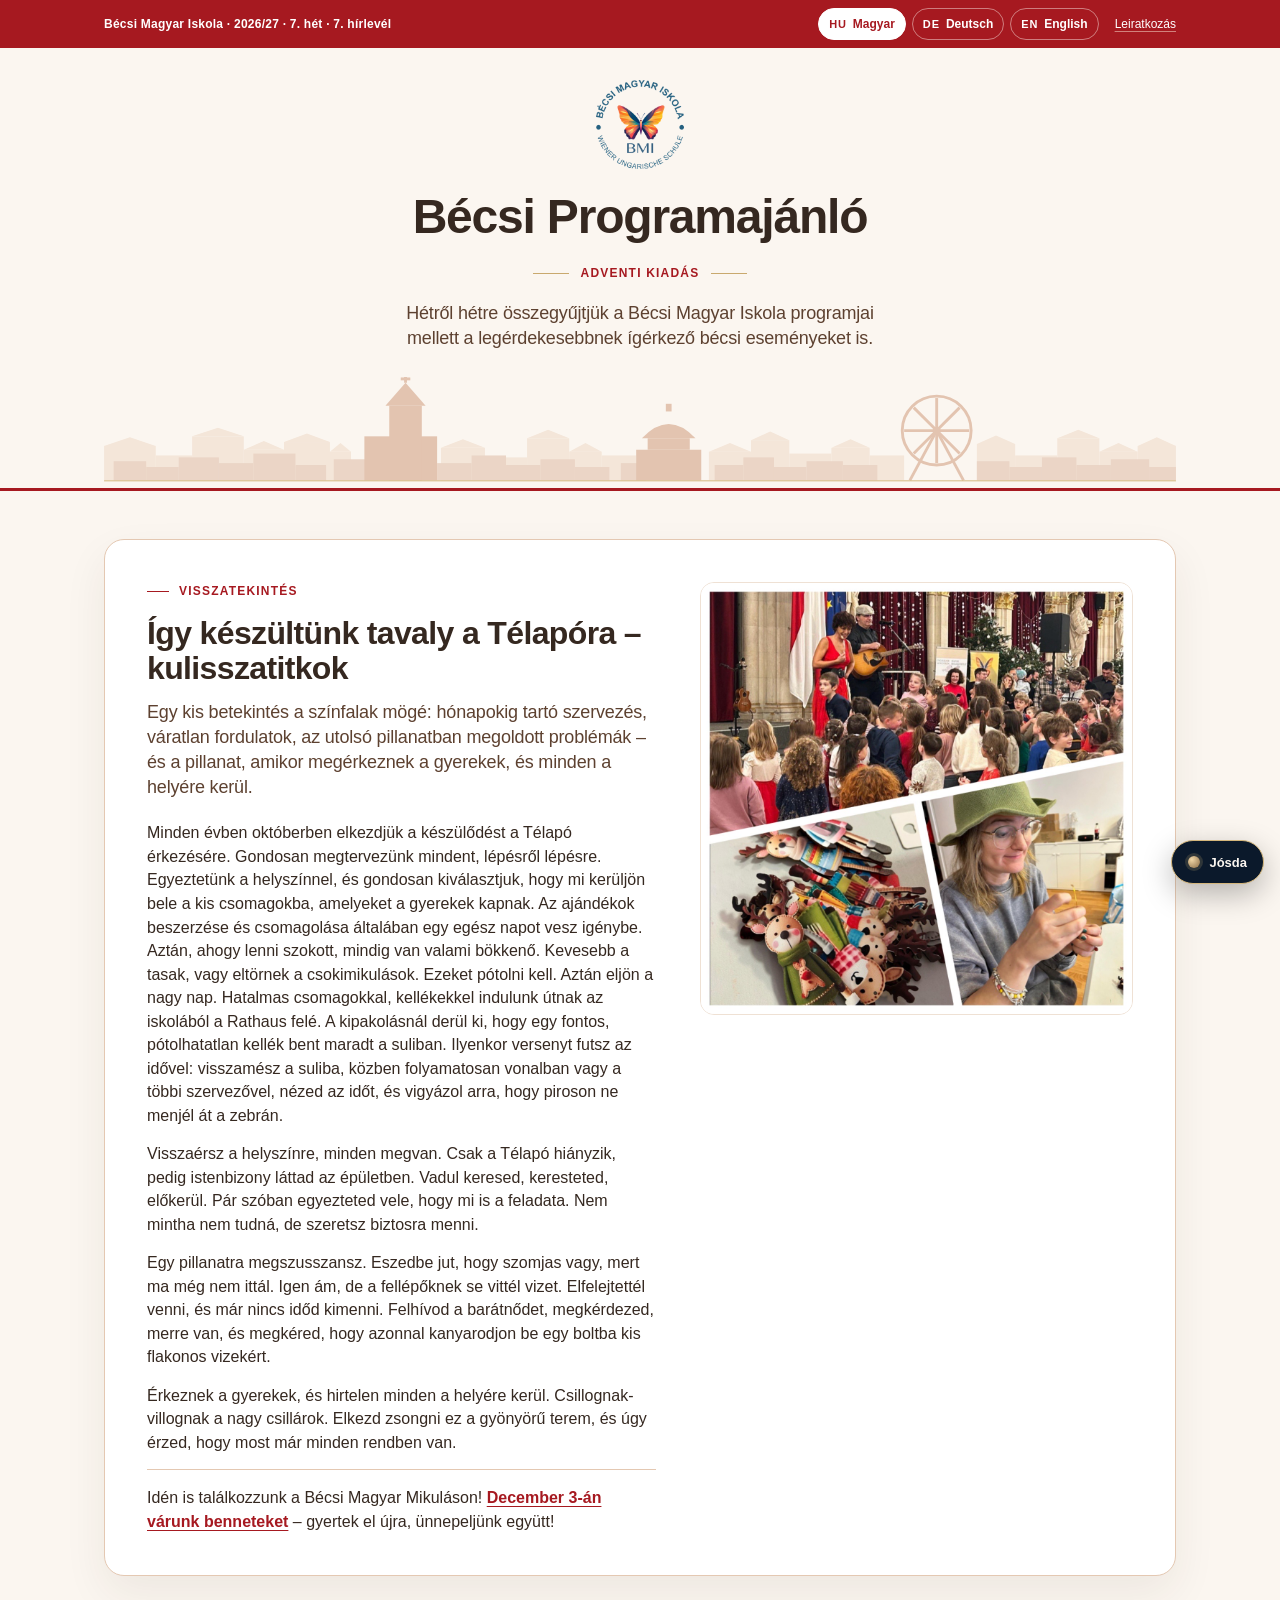
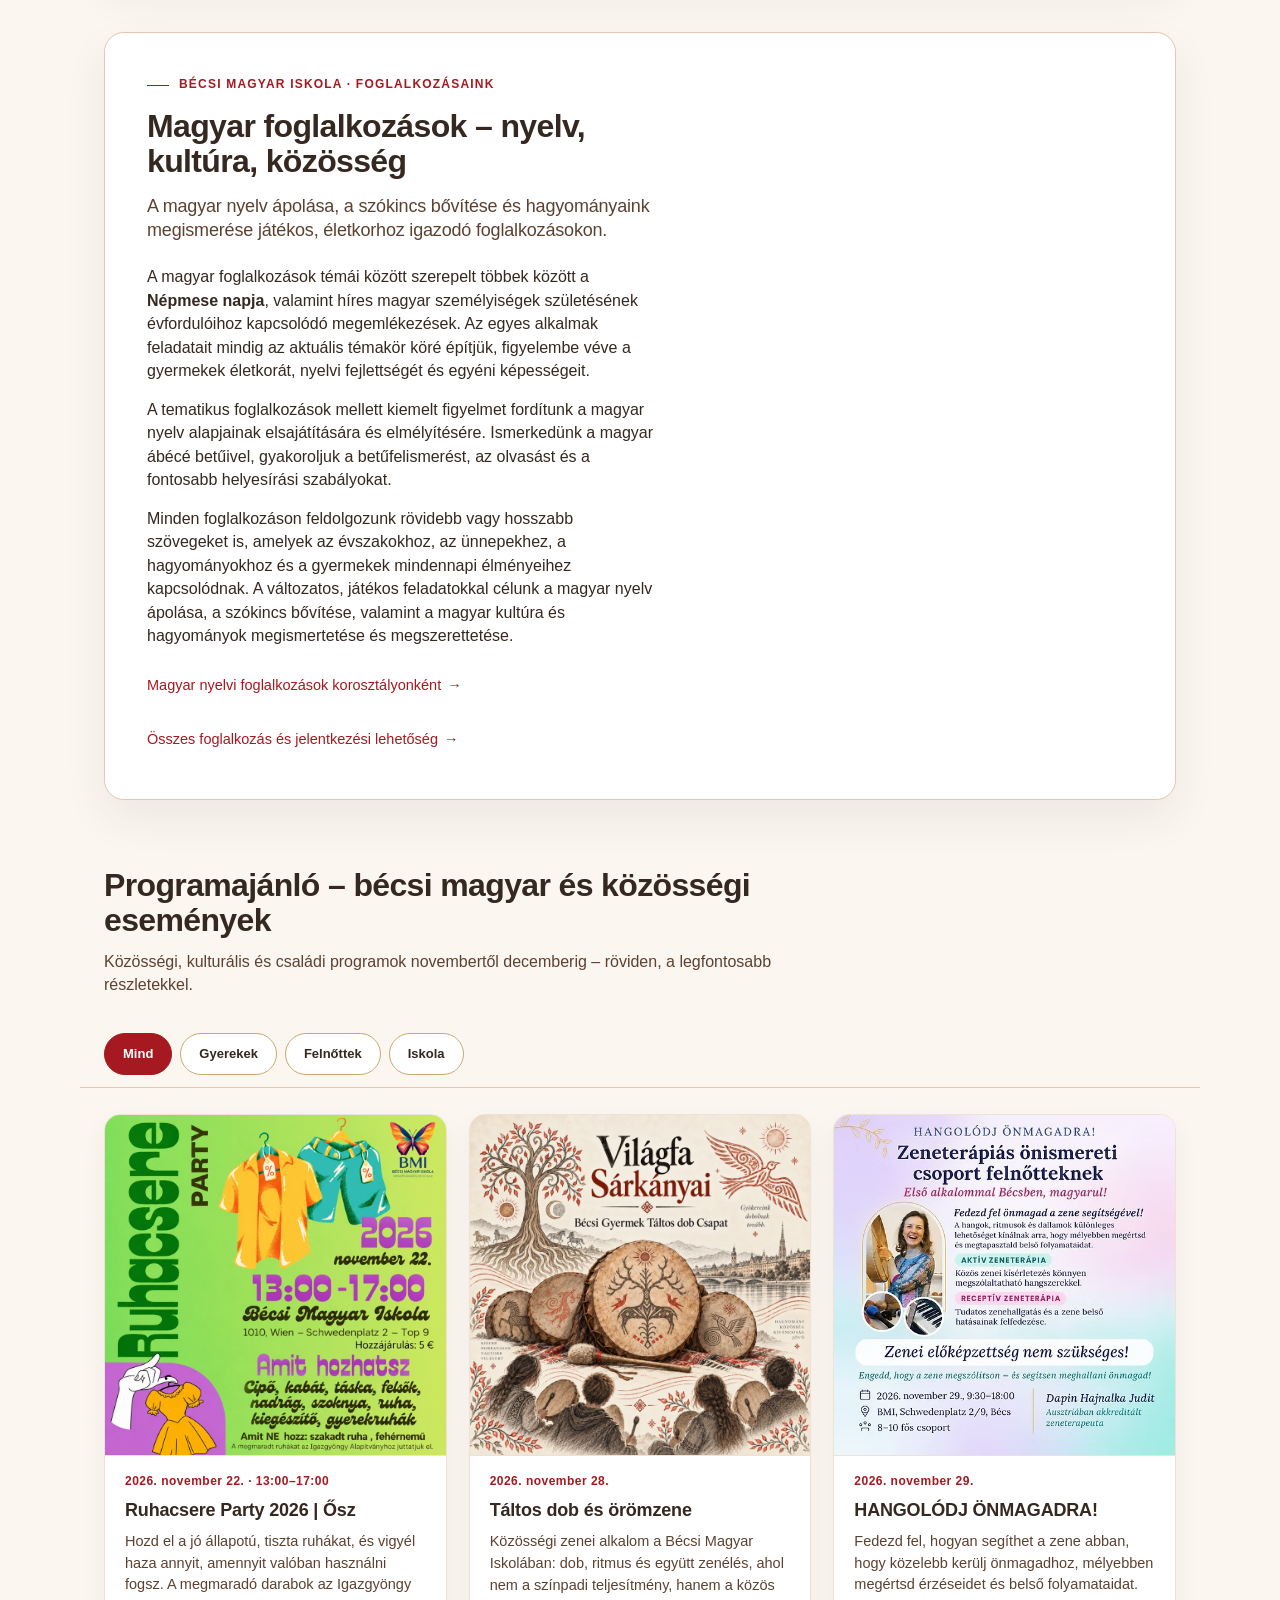
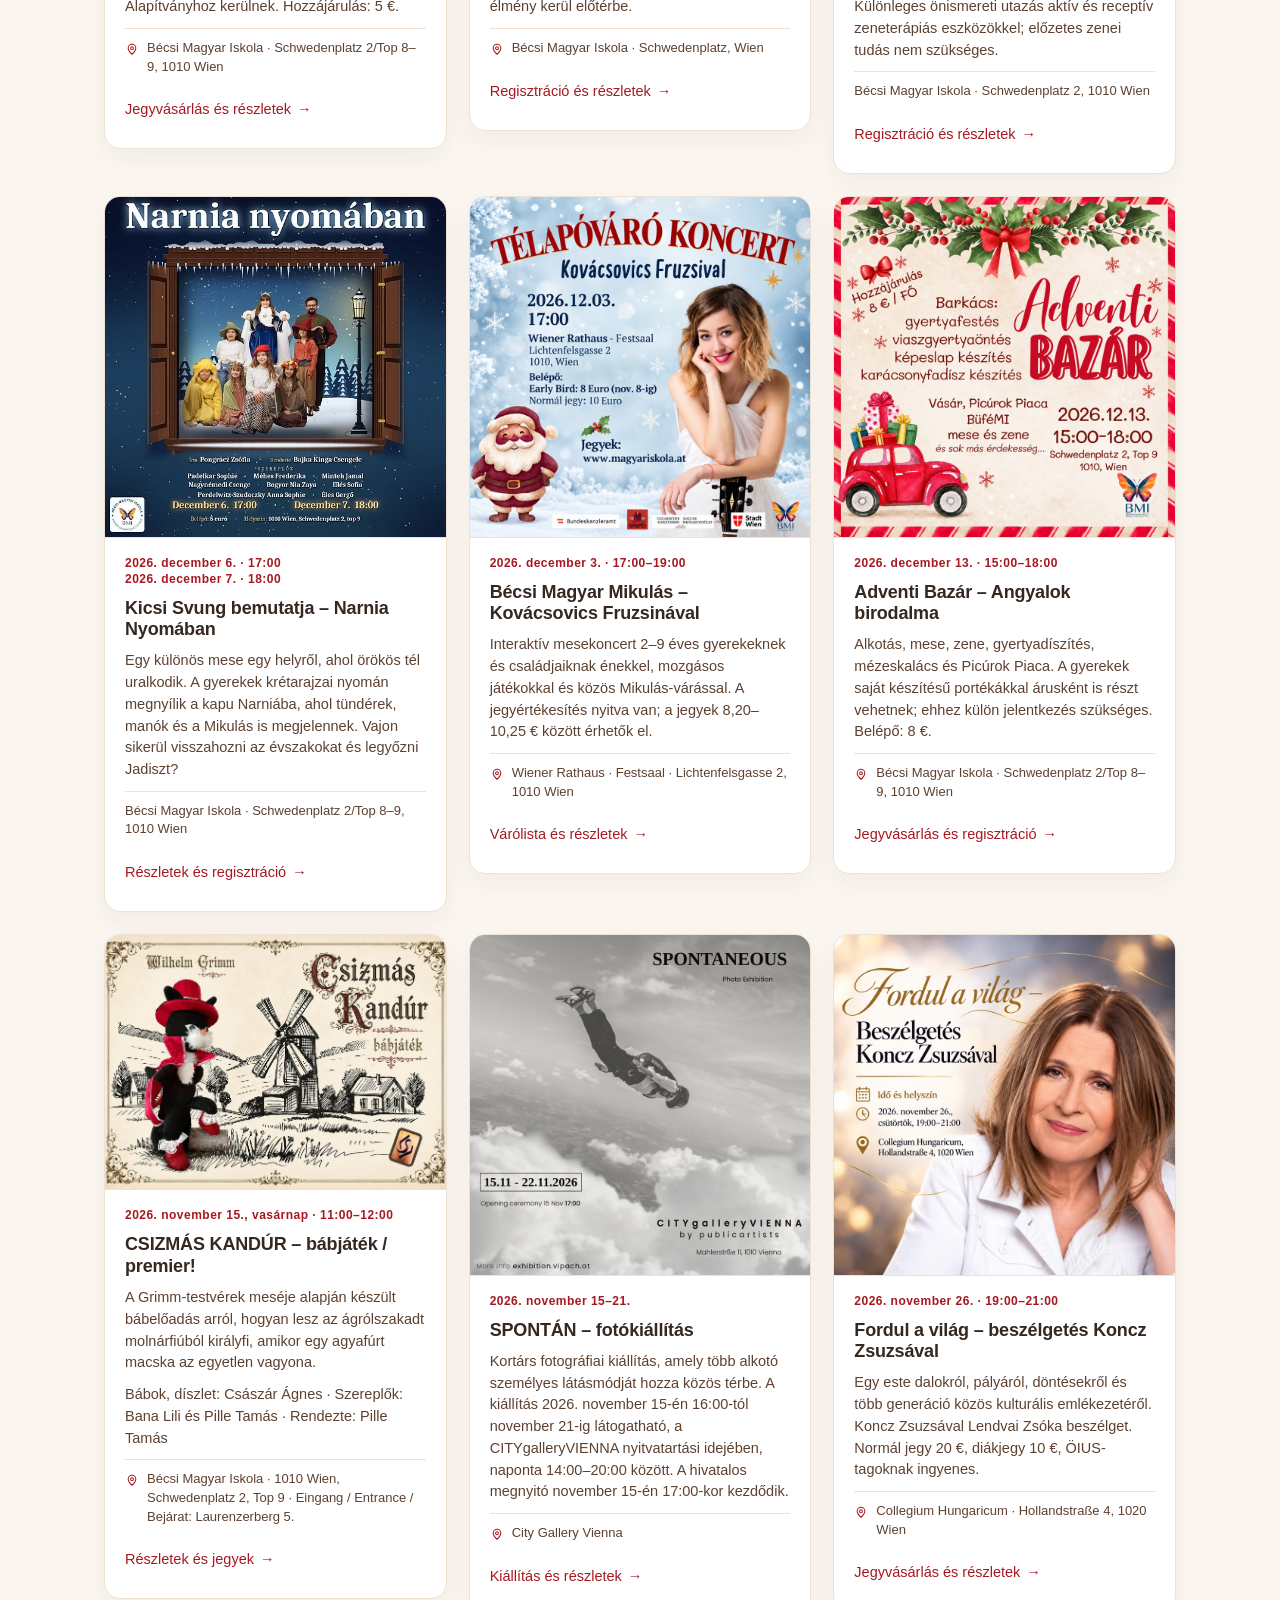
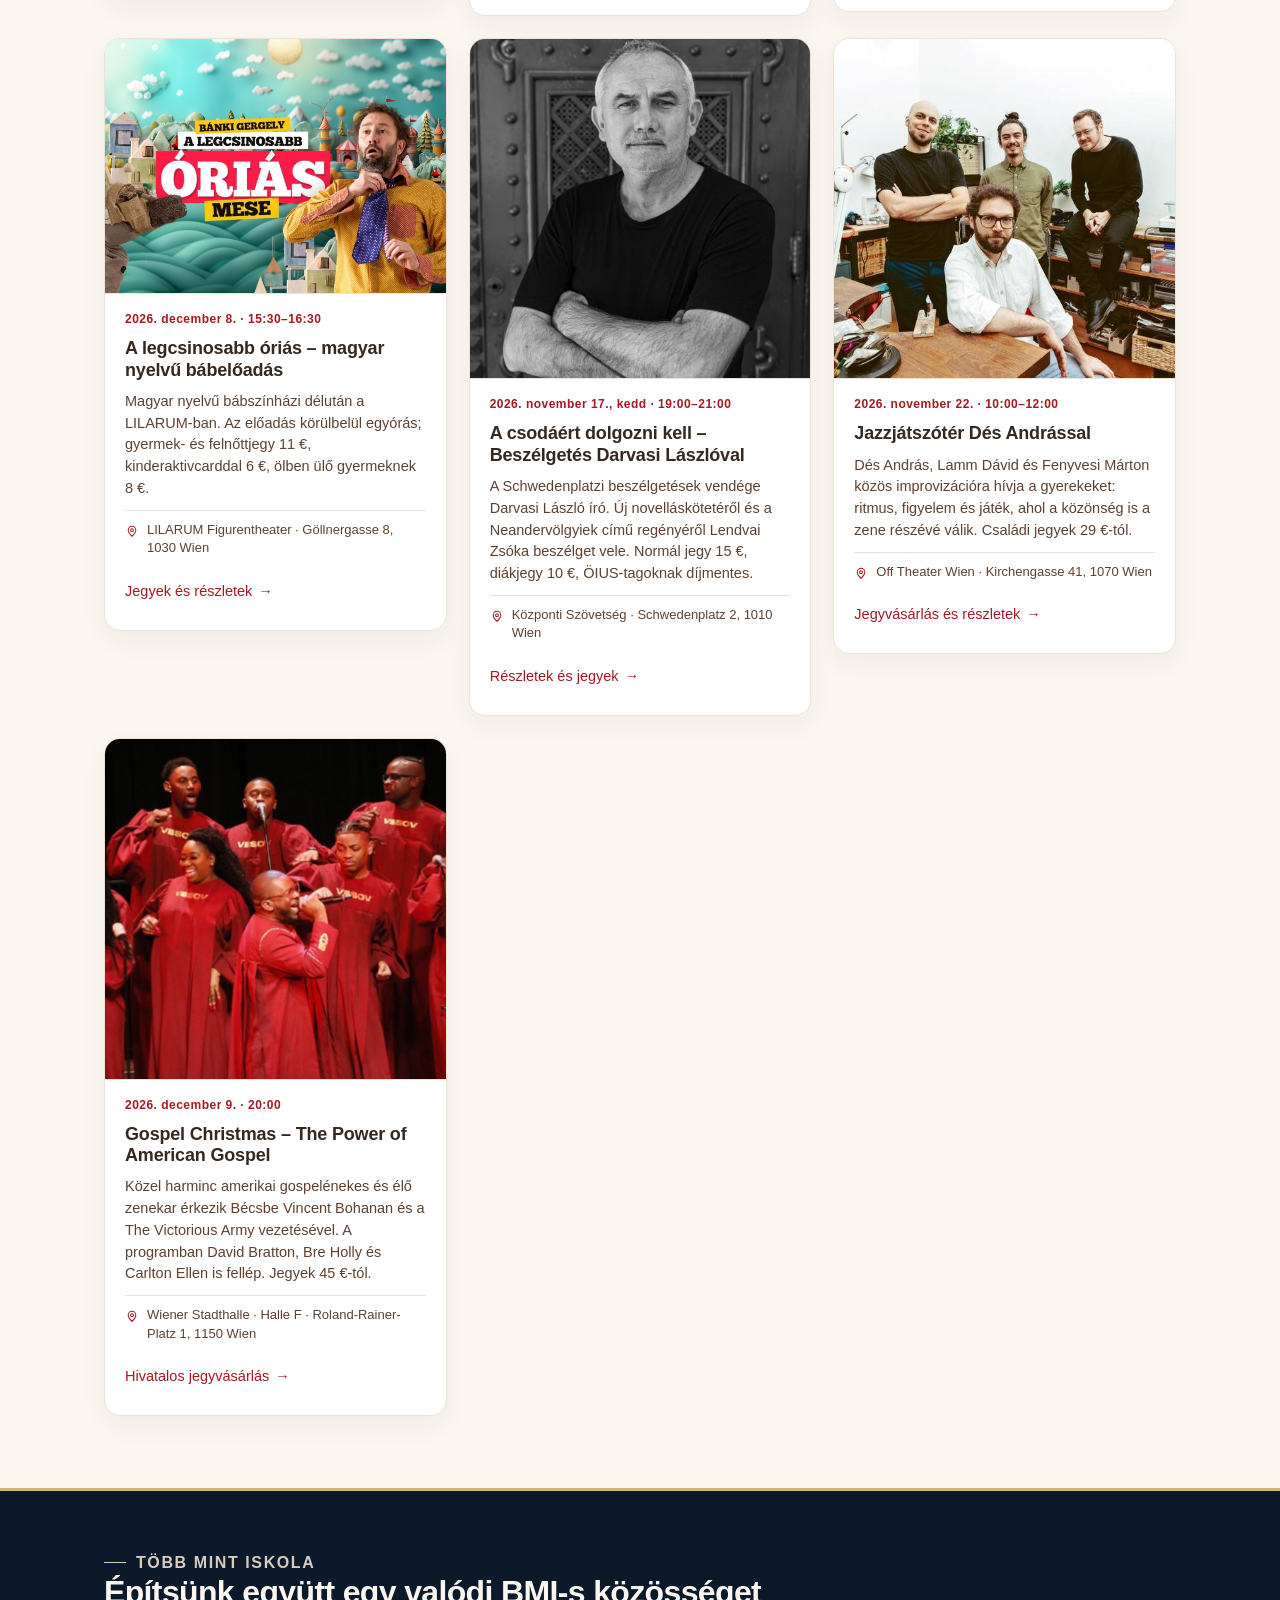
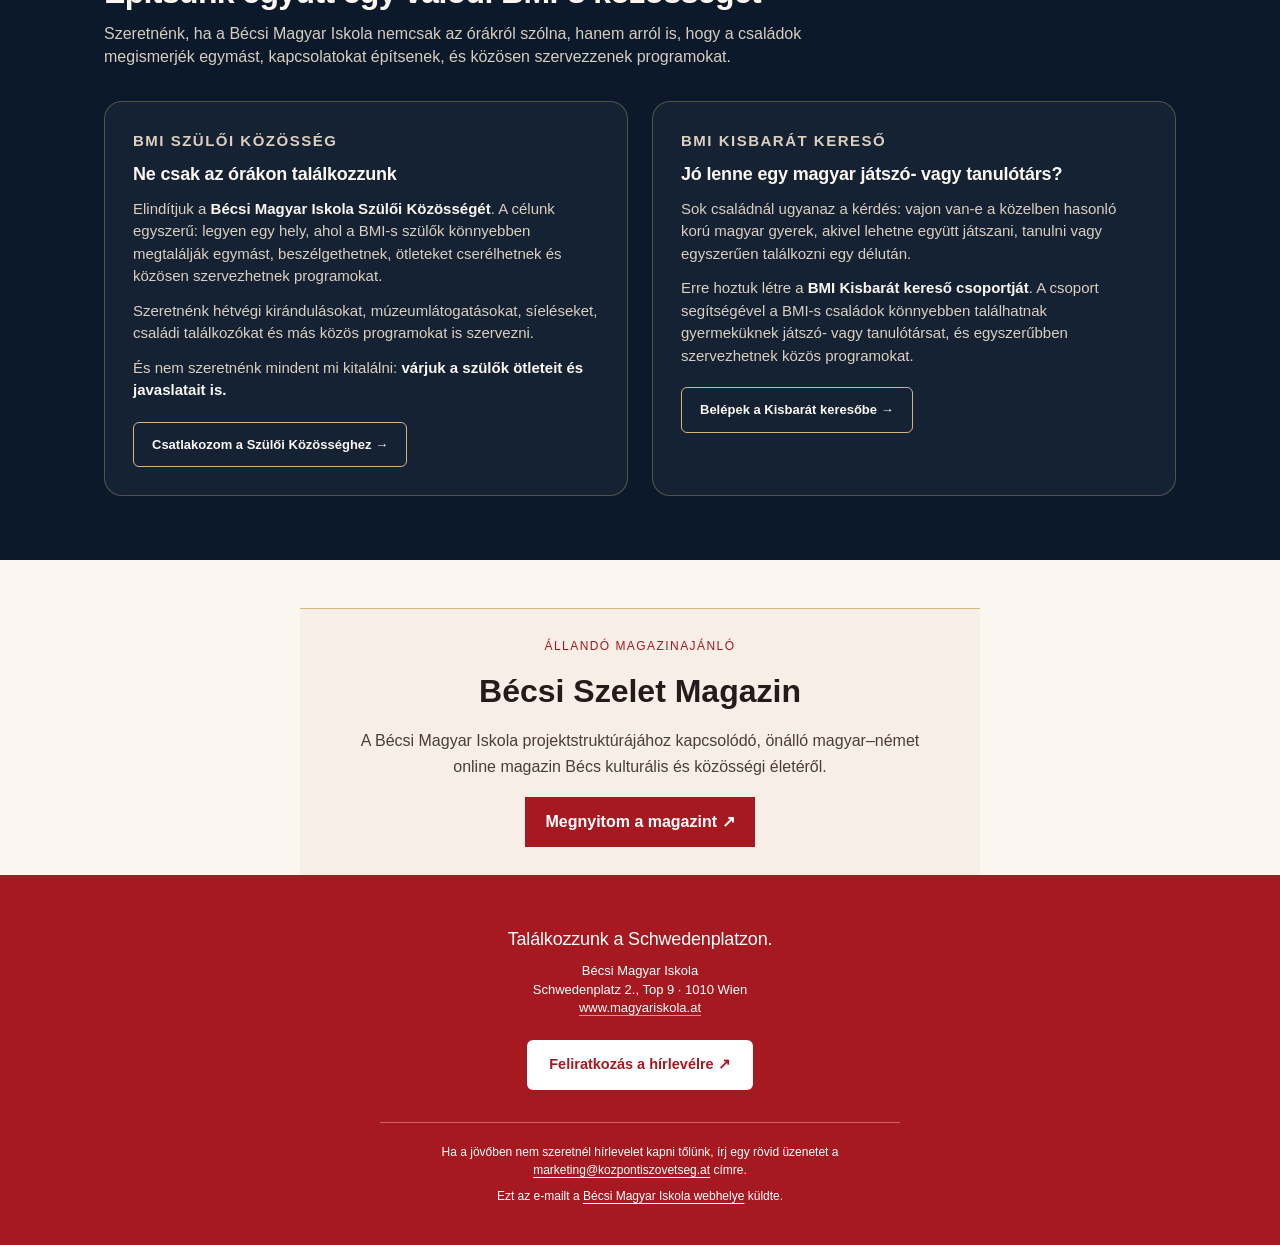
==== index.html @ 7f6b8b7d "feat: magyar foglalkozasok bemutatasa es programvalaszto CTA-k" ====
<!doctype html>
<html lang="hu">
<head>
<meta charset="utf-8">
<meta name="viewport" content="width=device-width, initial-scale=1">
<title>Programajánló – bécsi magyar és közösségi események | Bécsi Magyar Iskola</title>
<meta name="description" content="Bécsi magyar és közösségi programajánló: iskolai események, Csizmás Kandúr, Darvasi László, adventi programok és további bécsi ajánlatok.">
<link rel="canonical" href="https://hirlevel.magyariskola.at/">
<link rel="alternate" hreflang="hu" href="https://hirlevel.magyariskola.at/">
<link rel="alternate" hreflang="de" href="https://hirlevel.magyariskola.at/de/">
<link rel="alternate" hreflang="en" href="https://hirlevel.magyariskola.at/en/">
<link rel="alternate" hreflang="x-default" href="https://hirlevel.magyariskola.at/">
<meta name="newsletter-edition" content="2026-27-W07">
<meta name="newsletter-date" content="2026-10-18">
<meta name="theme-color" content="#a61920">
<meta property="og:type" content="website">
<meta property="og:site_name" content="Bécsi Magyar Iskola">
<meta property="og:locale" content="hu_AT">
<meta property="og:title" content="Programajánló – bécsi magyar és közösségi események | Bécsi Magyar Iskola">
<meta property="og:description" content="Bécsi magyar és közösségi programajánló: iskolai események, Csizmás Kandúr, Darvasi László, adventi programok és további bécsi ajánlatok.">
<link rel="icon" href="assets/brand/bmi-logo.webp">
<link rel="stylesheet" href="assets/site.css">
<script type="application/ld+json">{"@context":"https://schema.org","@type":"WebPage","@id":"https://hirlevel.magyariskola.at/#webpage","url":"https://hirlevel.magyariskola.at/","inLanguage":"hu","isPartOf":{"@type":"WebSite","@id":"https://hirlevel.magyariskola.at/#website"},"publisher":{"@type":"EducationalOrganization","name":"Bécsi Magyar Iskola","url":"https://www.magyariskola.at/","sameAs":"https://www.wikidata.org/wiki/Q141274560"},"mentions":{"@type":"Periodical","@id":"https://www.becsiszelet.at/#periodical","name":"Bécsi Szelet","url":"https://www.becsiszelet.at/","sameAs":"https://www.wikidata.org/wiki/Q142154314","founder":{"@type":"Person","name":"Norbert Bánhalmi","sameAs":"https://www.wikidata.org/wiki/Q56391118"}}}</script>
</head>
<body>
<a class="skip" href="#program">Ugrás a programokhoz</a>

<header class="topbar">
  <div class="wrap">
    <p class="issue">Bécsi Magyar Iskola · 2026/27 · 7. hét · 7. hírlevél</p>
    <div class="topbar-right">
      <nav class="langs" aria-label="Nyelv">
          <a href="#" lang="hu" hreflang="hu" aria-current="page"><span class="lang-code">HU</span><span class="lang-name">Magyar</span></a>
          <a href="de/index.html" lang="de" hreflang="de"><span class="lang-code">DE</span><span class="lang-name">Deutsch</span></a>
          <a href="en/index.html" lang="en" hreflang="en"><span class="lang-code">EN</span><span class="lang-name">English</span></a>
      </nav>
      <a class="unsub" href="mailto:marketing@kozpontiszovetseg.at?subject=Leiratkoz%C3%A1s%20a%20BMI%20h%C3%ADrlev%C3%A9lr%C5%91l">Leiratkozás</a>
    </div>
  </div>
</header>

<header class="masthead">
  <div class="wrap">
    <a class="brand" href="https://www.magyariskola.at/" target="_blank" rel="noopener" aria-label="Bécsi Magyar Iskola">
      <img src="assets/brand/bmi-logo.webp" alt="Bécsi Magyar Iskola" width="88" height="89">
    </a>
    <h1>Bécsi Programajánló</h1>
    <p class="edition">adventI KIADÁS</p>
    <p class="deck">Hétről hétre összegyűjtjük a Bécsi Magyar Iskola programjai mellett a legérdekesebbnek ígérkező bécsi eseményeket is.</p>
    <svg class="skyline" viewBox="0 0 1120 120" role="presentation" aria-hidden="true" focusable="false">
  <g fill="#F4E6D9"><rect x="0" y="72" width="54" height="36"/><path d="M0 72 L27 63 L54 72 Z"/><rect x="54" y="82" width="38" height="26"/><rect x="92" y="62" width="54" height="46"/><path d="M92 62 L119 53 L146 62 Z"/><rect x="146" y="76" width="42" height="32"/><path d="M146 76 L167 67 L188 76 Z"/><rect x="188" y="68" width="48" height="40"/><path d="M188 68 L212 59 L236 68 Z"/><rect x="236" y="78" width="22" height="30"/><path d="M236 78 L247 69 L258 78 Z"/><rect x="352" y="74" width="46" height="34"/><path d="M352 74 L375 65 L398 74 Z"/><rect x="398" y="84" width="44" height="24"/><rect x="442" y="64" width="44" height="44"/><path d="M442 64 L464 55 L486 64 Z"/><rect x="486" y="78" width="34" height="30"/><path d="M486 78 L503 69 L520 78 Z"/><rect x="520" y="82" width="36" height="26"/><rect x="632" y="78" width="44" height="30"/><path d="M632 78 L654 69 L676 78 Z"/><rect x="676" y="66" width="40" height="42"/><path d="M676 66 L696 57 L716 66 Z"/><rect x="716" y="80" width="44" height="28"/><rect x="760" y="74" width="40" height="34"/><path d="M760 74 L780 65 L800 74 Z"/><rect x="800" y="82" width="36" height="26"/><rect x="912" y="70" width="40" height="38"/><path d="M912 70 L932 61 L952 70 Z"/><rect x="952" y="82" width="44" height="26"/><rect x="996" y="64" width="44" height="44"/><path d="M996 64 L1018 55 L1040 64 Z"/><rect x="1040" y="78" width="40" height="30"/><path d="M1040 78 L1060 69 L1080 78 Z"/><rect x="1080" y="72" width="40" height="36"/><path d="M1080 72 L1100 63 L1120 72 Z"/></g>
  <g fill="#EBD5C6"><rect x="10" y="88" width="34" height="20"/><rect x="44" y="94" width="34" height="14"/><rect x="78" y="84" width="42" height="24"/><rect x="120" y="90" width="36" height="18"/><rect x="156" y="80" width="44" height="28"/><rect x="200" y="92" width="32" height="16"/><rect x="240" y="86" width="46" height="22"/><rect x="348" y="90" width="36" height="18"/><rect x="384" y="82" width="36" height="26"/><rect x="420" y="92" width="36" height="16"/><rect x="456" y="86" width="36" height="22"/><rect x="492" y="94" width="36" height="14"/><rect x="540" y="90" width="26" height="18"/><rect x="638" y="92" width="30" height="16"/><rect x="668" y="84" width="32" height="24"/><rect x="700" y="94" width="34" height="14"/><rect x="734" y="88" width="38" height="20"/><rect x="772" y="92" width="36" height="16"/><rect x="912" y="88" width="34" height="20"/><rect x="946" y="94" width="34" height="14"/><rect x="980" y="84" width="36" height="24"/><rect x="1016" y="92" width="36" height="16"/><rect x="1052" y="86" width="40" height="22"/><rect x="1092" y="94" width="28" height="14"/></g>
  <g fill="#E3C4B0">
    <rect x="272" y="62" width="76" height="46"/>
    <rect x="298" y="30" width="34" height="78"/>
    <path d="M294 30 L315 6 L336 30 Z"/>
    <rect x="556" y="76" width="68" height="32"/>
    <rect x="568" y="64" width="44" height="12"/>
    <path d="M562 64 Q590 34 618 64 Z"/>
    <rect x="587" y="28" width="6" height="8"/>
  </g>
  <g fill="none" stroke="#E3C4B0" stroke-width="3">
    <circle cx="870" cy="56" r="36"/>
    <line x1="870" y1="56" x2="904.0" y2="56.0"/><line x1="870" y1="56" x2="894.0" y2="80.0"/><line x1="870" y1="56" x2="870.0" y2="90.0"/><line x1="870" y1="56" x2="846.0" y2="80.0"/><line x1="870" y1="56" x2="836.0" y2="56.0"/><line x1="870" y1="56" x2="846.0" y2="32.0"/><line x1="870" y1="56" x2="870.0" y2="22.0"/><line x1="870" y1="56" x2="894.0" y2="32.0"/>
    <line x1="870" y1="56" x2="842" y2="108"/>
    <line x1="870" y1="56" x2="898" y2="108"/>
    <line x1="315" y1="6" x2="315" y2="0"/>
    <line x1="310" y1="2" x2="320" y2="2"/>
  </g>
  <circle cx="870" cy="56" r="4" fill="#E3C4B0"/>
  <rect x="0" y="108" width="1120" height="1" fill="#D4B67C"/>
</svg>
  </div>
  <div class="masthead-rule"></div>
</header>

<main id="main">
  <section class="recap" aria-labelledby="recap-title">
    <div class="wrap">
      <article class="recap-card">
        <div class="recap-grid">
          <div class="recap-copy">
            <p class="eyebrow">VISSZATEKINTÉS</p>
            <h2 class="recap-title" id="recap-title">Így készültünk tavaly a Télapóra – kulisszatitkok</h2>
            <p class="standfirst">Egy kis betekintés a színfalak mögé: hónapokig tartó szervezés, váratlan fordulatok, az utolsó pillanatban megoldott problémák – és a pillanat, amikor megérkeznek a gyerekek, és minden a helyére kerül.</p>
            <div class="article">
            <p>Minden évben októberben elkezdjük a készülődést a Télapó érkezésére. Gondosan megtervezünk mindent, lépésről lépésre. Egyeztetünk a helyszínnel, és gondosan kiválasztjuk, hogy mi kerüljön bele a kis csomagokba, amelyeket a gyerekek kapnak. Az ajándékok beszerzése és csomagolása általában egy egész napot vesz igénybe. Aztán, ahogy lenni szokott, mindig van valami bökkenő. Kevesebb a tasak, vagy eltörnek a csokimikulások. Ezeket pótolni kell. Aztán eljön a nagy nap. Hatalmas csomagokkal, kellékekkel indulunk útnak az iskolából a Rathaus felé. A kipakolásnál derül ki, hogy egy fontos, pótolhatatlan kellék bent maradt a suliban. Ilyenkor versenyt futsz az idővel: visszamész a suliba, közben folyamatosan vonalban vagy a többi szervezővel, nézed az időt, és vigyázol arra, hogy piroson ne menjél át a zebrán.</p>
            <p>Visszaérsz a helyszínre, minden megvan. Csak a Télapó hiányzik, pedig istenbizony láttad az épületben. Vadul keresed, keresteted, előkerül. Pár szóban egyezteted vele, hogy mi is a feladata. Nem mintha nem tudná, de szeretsz biztosra menni.</p>
            <p>Egy pillanatra megszusszansz. Eszedbe jut, hogy szomjas vagy, mert ma még nem ittál. Igen ám, de a fellépőknek se vittél vizet. Elfelejtettél venni, és már nincs időd kimenni. Felhívod a barátnődet, megkérdezed, merre van, és megkéred, hogy azonnal kanyarodjon be egy boltba kis flakonos vizekért.</p>
            <p>Érkeznek a gyerekek, és hirtelen minden a helyére kerül. Csillognak-villognak a nagy csillárok. Elkezd zsongni ez a gyönyörű terem, és úgy érzed, hogy most már minden rendben van.</p>
            <p class="recap-note">Idén is találkozzunk a Bécsi Magyar Mikuláson! <a href="https://www.magyariskola.at/event-details/becsi-magyar-mikulas" target="_blank" rel="noopener">December 3-án várunk benneteket</a> – gyertek el újra, ünnepeljünk együtt!</p>
            </div>
          </div>
          <figure class="recap-figure">
            <img class="recap-photo" src="assets/recap/telapo-kulisszatitkok.jpeg" alt="A tavalyi Télapó-ünnepség és az előkészületek háromrészes fotókollázsa" loading="lazy" width="1200" height="1200">
          </figure>
        </div>
      </article>
    </div>
  </section>

  <section class="recap" id="magyar-foglalkozasok" aria-labelledby="magyar-foglalkozasok-title">
    <div class="wrap">
      <article class="recap-card">
        <div class="recap-grid">
          <div class="recap-copy">
            <p class="eyebrow">BÉCSI MAGYAR ISKOLA · FOGLALKOZÁSAINK</p>
            <h2 class="recap-title" id="magyar-foglalkozasok-title">Magyar foglalkozások – nyelv, kultúra, közösség</h2>
            <p class="standfirst">A magyar nyelv ápolása, a szókincs bővítése és hagyományaink megismerése játékos, életkorhoz igazodó foglalkozásokon.</p>
            <div class="article">
              <p>A magyar foglalkozások témái között szerepelt többek között a <strong>Népmese napja</strong>, valamint híres magyar személyiségek születésének évfordulóihoz kapcsolódó megemlékezések. Az egyes alkalmak feladatait mindig az aktuális témakör köré építjük, figyelembe véve a gyermekek életkorát, nyelvi fejlettségét és egyéni képességeit.</p>
              <p>A tematikus foglalkozások mellett kiemelt figyelmet fordítunk a magyar nyelv alapjainak elsajátítására és elmélyítésére. Ismerkedünk a magyar ábécé betűivel, gyakoroljuk a betűfelismerést, az olvasást és a fontosabb helyesírási szabályokat.</p>
              <p>Minden foglalkozáson feldolgozunk rövidebb vagy hosszabb szövegeket is, amelyek az évszakokhoz, az ünnepekhez, a hagyományokhoz és a gyermekek mindennapi élményeihez kapcsolódnak. A változatos, játékos feladatokkal célunk a magyar nyelv ápolása, a szókincs bővítése, valamint a magyar kultúra és hagyományok megismertetése és megszerettetése.</p>
              <p><a class="event-cta" href="https://programvalaszto.magyariskola.at/korosztalyok.html"><span>Magyar nyelvi foglalkozások korosztályonként</span><span class="arrow" aria-hidden="true">→</span></a></p>
              <p><a class="event-cta" href="https://programvalaszto.magyariskola.at/"><span>Összes foglalkozás és jelentkezési lehetőség</span><span class="arrow" aria-hidden="true">→</span></a></p>
            </div>
          </div>
        </div>
      </article>
    </div>
  </section>

  <section class="program" id="program" aria-labelledby="program-title">
    <div class="wrap">
      <header class="section-head">
        <h2 id="program-title">Programajánló – bécsi magyar és közösségi események</h2>
        <p>Közösségi, kulturális és családi programok novembertől decemberig – röviden, a legfontosabb részletekkel.</p>
      </header>
      <div class="filters" role="group" aria-label="Programkategóriák">
        <button type="button" class="chip" data-filter="all" aria-pressed="true">Mind</button>
        <button type="button" class="chip" data-filter="gyerekek" aria-pressed="false">Gyerekek</button>
        <button type="button" class="chip" data-filter="felnottek" aria-pressed="false">Felnőttek</button>
        <button type="button" class="chip" data-filter="iskola" aria-pressed="false">Iskola</button>
      </div>
      <div class="events">
      <!-- Only requested Advent 2026 events -->
      <article class="event" data-cat="iskola">
        <div class="event-media"><img src="assets/events/ruhacsere-party.jpg" alt="Ruhacsere Party 2026 – Ősz" loading="lazy" width="900" height="900"></div>
        <div class="event-body">
          <p class="event-date">2026. november 22. · 13:00–17:00</p>
          <h3 class="event-title">Ruhacsere Party 2026 | Ősz</h3>
          <p class="event-desc">Hozd el a jó állapotú, tiszta ruhákat, és vigyél haza annyit, amennyit valóban használni fogsz. A megmaradó darabok az Igazgyöngy Alapítványhoz kerülnek. Hozzájárulás: 5 €.</p>
          <p class="event-loc"><svg viewBox="0 0 24 24" width="14" height="14" aria-hidden="true" focusable="false" fill="none" stroke="currentColor" stroke-width="1.8" stroke-linecap="round" stroke-linejoin="round"><path d="M12 21s-6.5-6.1-6.5-10.5a6.5 6.5 0 1 1 13 0C18.5 14.9 12 21 12 21Z"/><circle cx="12" cy="10.5" r="2.4"/></svg><span>Bécsi Magyar Iskola · Schwedenplatz 2/Top 8–9, 1010 Wien</span></p>
          <a class="event-cta" href="https://www.magyariskola.at/event-details/ruhacsere-party-2026-osz" target="_blank" rel="noopener"><span>Jegyvásárlás és részletek</span><span class="arrow" aria-hidden="true">→</span></a>
        </div>
      </article>
      <article class="event" data-cat="iskola">
        <div class="event-media"><img src="assets/events/taltos-dob.jpg" alt="Táltos dob és örömzene – Bécsi Magyar Iskola" loading="lazy" width="900" height="900"></div>
        <div class="event-body">
          <p class="event-date">2026. november 28.</p>
          <h3 class="event-title">Táltos dob és örömzene</h3>
          <p class="event-desc">Közösségi zenei alkalom a Bécsi Magyar Iskolában: dob, ritmus és együtt zenélés, ahol nem a színpadi teljesítmény, hanem a közös élmény kerül előtérbe.</p>
          <p class="event-loc"><svg viewBox="0 0 24 24" width="14" height="14" aria-hidden="true" focusable="false" fill="none" stroke="currentColor" stroke-width="1.8" stroke-linecap="round" stroke-linejoin="round"><path d="M12 21s-6.5-6.1-6.5-10.5a6.5 6.5 0 1 1 13 0C18.5 14.9 12 21 12 21Z"/><circle cx="12" cy="10.5" r="2.4"/></svg><span>Bécsi Magyar Iskola · Schwedenplatz, Wien</span></p>
          <a class="event-cta" href="https://www.magyariskola.at/event-details/taltos-dob-es-oromzene-schwedenplatz" target="_blank" rel="noopener"><span>Regisztráció és részletek</span><span class="arrow" aria-hidden="true">→</span></a>
        </div>
      </article>
            <article class="event" data-cat="felnottek">
        <div class="event-media"><img src="assets/events/zeneterapia-oficial.jpeg" alt="Zeneterápiás önismereti csoport Bécsben" loading="lazy" width="900" height="900"></div>
        <div class="event-body">
          <p class="event-date">2026. november 29.</p>
          <h3 class="event-title">HANGOLÓDJ ÖNMAGADRA!</h3>
          <p class="event-desc">Fedezd fel, hogyan segíthet a zene abban, hogy közelebb kerülj önmagadhoz, mélyebben megértsd érzéseidet és belső folyamataidat. Különleges önismereti utazás aktív és receptív zeneterápiás eszközökkel; előzetes zenei tudás nem szükséges.</p>
          <p class="event-loc"><span>Bécsi Magyar Iskola · Schwedenplatz 2, 1010 Wien</span></p>
          <a class="event-cta" href="https://www.magyariskola.at/event-details/hangolodj-onmagadra" target="_blank" rel="noopener"><span>Regisztráció és részletek</span><span class="arrow" aria-hidden="true">→</span></a>
        </div>
      </article>
      <article class="event" data-cat="gyerekek">
        <div class="event-media"><img src="assets/events/narnia-nyomaban-oficial.jpeg" alt="Narnia Nyomában – Kicsi Svung bemutató" loading="lazy" width="900" height="900"></div>
        <div class="event-body">
          <p class="event-date">2026. december 6. · 17:00<br>2026. december 7. · 18:00</p>
          <h3 class="event-title">Kicsi Svung bemutatja – Narnia Nyomában</h3>
          <p class="event-desc">Egy különös mese egy helyről, ahol örökös tél uralkodik. A gyerekek krétarajzai nyomán megnyílik a kapu Narniába, ahol tündérek, manók és a Mikulás is megjelennek. Vajon sikerül visszahozni az évszakokat és legyőzni Jadiszt?</p>
          <p class="event-loc"><span>Bécsi Magyar Iskola · Schwedenplatz 2/Top 8–9, 1010 Wien</span></p>
          <a class="event-cta" href="https://www.magyariskola.at/event-details/kicsi-svung-bemutatja-narnia-nyomaban" target="_blank" rel="noopener"><span>Részletek és regisztráció</span><span class="arrow" aria-hidden="true">→</span></a>
        </div>
      </article>
<article class="event" data-cat="gyerekek">
        <div class="event-media"><img src="assets/events/mikulas.jpg" alt="Télapóváró koncert Kovácsovics Fruzsinával" loading="lazy" width="900" height="900"></div>
        <div class="event-body">
          <p class="event-date">2026. december 3. · 17:00–19:00</p>
          <h3 class="event-title">Bécsi Magyar Mikulás – Kovácsovics Fruzsinával</h3>
          <p class="event-desc">Interaktív mesekoncert 2–9 éves gyerekeknek és családjaiknak énekkel, mozgásos játékokkal és közös Mikulás-várással. A jegyértékesítés nyitva van; a jegyek 8,20–10,25 € között érhetők el.</p>
          <p class="event-loc"><svg viewBox="0 0 24 24" width="14" height="14" aria-hidden="true" focusable="false" fill="none" stroke="currentColor" stroke-width="1.8" stroke-linecap="round" stroke-linejoin="round"><path d="M12 21s-6.5-6.1-6.5-10.5a6.5 6.5 0 1 1 13 0C18.5 14.9 12 21 12 21Z"/><circle cx="12" cy="10.5" r="2.4"/></svg><span>Wiener Rathaus · Festsaal · Lichtenfelsgasse 2, 1010 Wien</span></p>
          <a class="event-cta" href="https://www.magyariskola.at/event-details/becsi-magyar-mikulas" target="_blank" rel="noopener"><span>Várólista és részletek</span><span class="arrow" aria-hidden="true">→</span></a>
        </div>
      </article>
      <article class="event" data-cat="iskola">
        <div class="event-media"><img src="assets/events/adventi-bazar.jpg" alt="Adventi Bazár 2026 – Angyalok birodalma" loading="lazy" width="900" height="900"></div>
        <div class="event-body">
          <p class="event-date">2026. december 13. · 15:00–18:00</p>
          <h3 class="event-title">Adventi Bazár – Angyalok birodalma</h3>
          <p class="event-desc">Alkotás, mese, zene, gyertyadíszítés, mézeskalács és Picúrok Piaca. A gyerekek saját készítésű portékákkal árusként is részt vehetnek; ehhez külön jelentkezés szükséges. Belépő: 8 €.</p>
          <p class="event-loc"><svg viewBox="0 0 24 24" width="14" height="14" aria-hidden="true" focusable="false" fill="none" stroke="currentColor" stroke-width="1.8" stroke-linecap="round" stroke-linejoin="round"><path d="M12 21s-6.5-6.1-6.5-10.5a6.5 6.5 0 1 1 13 0C18.5 14.9 12 21 12 21Z"/><circle cx="12" cy="10.5" r="2.4"/></svg><span>Bécsi Magyar Iskola · Schwedenplatz 2/Top 8–9, 1010 Wien</span></p>
          <a class="event-cta" href="https://www.magyariskola.at/event-details/adventi-bazar-2026" target="_blank" rel="noopener"><span>Jegyvásárlás és regisztráció</span><span class="arrow" aria-hidden="true">→</span></a>
        </div>
      </article>
      <article class="event" data-cat="gyerekek">
        <div class="event-media event-media--wide"><img src="assets/events/csizmas-kandur.webp" alt="Csizmás Kandúr bábjáték plakátja" loading="lazy" width="900" height="675"></div>
        <div class="event-body">
          <p class="event-date">2026. november 15., vasárnap · 11:00–12:00</p>
          <h3 class="event-title">CSIZMÁS KANDÚR – bábjáték / premier!</h3>
          <p class="event-desc">A Grimm-testvérek meséje alapján készült bábelőadás arról, hogyan lesz az ágrólszakadt molnárfiúból királyfi, amikor egy agyafúrt macska az egyetlen vagyona.</p>
          <p class="event-desc">Bábok, díszlet: Császár Ágnes · Szereplők: Bana Lili és Pille Tamás · Rendezte: Pille Tamás</p>
          <p class="event-loc"><svg viewBox="0 0 24 24" width="14" height="14" aria-hidden="true" focusable="false" fill="none" stroke="currentColor" stroke-width="1.8" stroke-linecap="round" stroke-linejoin="round"><path d="M12 21s-6.5-6.1-6.5-10.5a6.5 6.5 0 1 1 13 0C18.5 14.9 12 21 12 21Z"/><circle cx="12" cy="10.5" r="2.4"/></svg><span>Bécsi Magyar Iskola · 1010 Wien, Schwedenplatz 2, Top 9 · Eingang / Entrance / Bejárat: Laurenzerberg 5.</span></p>
          <a class="event-cta" href="https://shop.svung.at/show/8894" target="_blank" rel="noopener"><span>Részletek és jegyek</span><span class="arrow" aria-hidden="true">→</span></a>
        </div>
      </article>
      <article class="event" data-cat="felnottek">
        <div class="event-media"><img src="assets/events/spontan.jpg" alt="SPONTÁN fotókiállítás – hivatalos plakát" loading="lazy" width="900" height="900"></div>
        <div class="event-body">
          <p class="event-date">2026. november 15–21.</p>
          <h3 class="event-title">SPONTÁN – fotókiállítás</h3>
          <p class="event-desc">Kortárs fotográfiai kiállítás, amely több alkotó személyes látásmódját hozza közös térbe. A kiállítás 2026. november 15-én 16:00-tól november 21-ig látogatható, a CITYgalleryVIENNA nyitvatartási idejében, naponta 14:00–20:00 között. A hivatalos megnyitó november 15-én 17:00-kor kezdődik.</p>
          <p class="event-loc"><svg viewBox="0 0 24 24" width="14" height="14" aria-hidden="true" focusable="false" fill="none" stroke="currentColor" stroke-width="1.8" stroke-linecap="round" stroke-linejoin="round"><path d="M12 21s-6.5-6.1-6.5-10.5a6.5 6.5 0 1 1 13 0C18.5 14.9 12 21 12 21Z"/><circle cx="12" cy="10.5" r="2.4"/></svg><span>City Gallery Vienna</span></p>
          <a class="event-cta" href="https://exhibition.vipach.at" target="_blank" rel="noopener"><span>Kiállítás és részletek</span><span class="arrow" aria-hidden="true">→</span></a>
        </div>
      </article>
      <article class="event" data-cat="felnottek">
        <div class="event-media"><img src="assets/events/koncz-zsuzsa.jpg" alt="Koncz Zsuzsa" loading="lazy" width="900" height="900"></div>
        <div class="event-body">
          <p class="event-date">2026. november 26. · 19:00–21:00</p>
          <h3 class="event-title">Fordul a világ – beszélgetés Koncz Zsuzsával</h3>
          <p class="event-desc">Egy este dalokról, pályáról, döntésekről és több generáció közös kulturális emlékezetéről. Koncz Zsuzsával Lendvai Zsóka beszélget. Normál jegy 20 €, diákjegy 10 €, ÖIUS-tagoknak ingyenes.</p>
          <p class="event-loc"><svg viewBox="0 0 24 24" width="14" height="14" aria-hidden="true" focusable="false" fill="none" stroke="currentColor" stroke-width="1.8" stroke-linecap="round" stroke-linejoin="round"><path d="M12 21s-6.5-6.1-6.5-10.5a6.5 6.5 0 1 1 13 0C18.5 14.9 12 21 12 21Z"/><circle cx="12" cy="10.5" r="2.4"/></svg><span>Collegium Hungaricum · Hollandstraße 4, 1020 Wien</span></p>
          <a class="event-cta" href="https://www.kozpontiszovetseg.at/event-details/koncz-zsuzsa-becs" target="_blank" rel="noopener"><span>Jegyvásárlás és részletek</span><span class="arrow" aria-hidden="true">→</span></a>
        </div>
      </article>
      <article class="event" data-cat="gyerekek">
        <div class="event-media event-media--wide"><img src="assets/events/legcsinosabb-orias.jpg" alt="LILARUM Figurentheater – bábszínházi illusztráció" loading="lazy" width="900" height="675"></div>
        <div class="event-body">
          <p class="event-date">2026. december 8. · 15:30–16:30</p>
          <h3 class="event-title">A legcsinosabb óriás – magyar nyelvű bábelőadás</h3>
          <p class="event-desc">Magyar nyelvű bábszínházi délután a LILARUM-ban. Az előadás körülbelül egyórás; gyermek- és felnőttjegy 11 €, kinderaktivcarddal 6 €, ölben ülő gyermeknek 8 €.</p>
          <p class="event-loc"><svg viewBox="0 0 24 24" width="14" height="14" aria-hidden="true" focusable="false" fill="none" stroke="currentColor" stroke-width="1.8" stroke-linecap="round" stroke-linejoin="round"><path d="M12 21s-6.5-6.1-6.5-10.5a6.5 6.5 0 1 1 13 0C18.5 14.9 12 21 12 21Z"/><circle cx="12" cy="10.5" r="2.4"/></svg><span>LILARUM Figurentheater · Göllnergasse 8, 1030 Wien</span></p>
          <a class="event-cta" href="https://lilarum.at/veranstaltungsreihe/a-legcsinosabb-orias/" target="_blank" rel="noopener"><span>Jegyek és részletek</span><span class="arrow" aria-hidden="true">→</span></a>
        </div>
      </article>
      <article class="event" data-cat="felnottek">
        <div class="event-media"><img src="assets/events/darvasi.jpg" alt="Darvasi László író fekete-fehér portréja" loading="lazy" width="900" height="900"></div>
        <div class="event-body">
          <p class="event-date">2026. november 17., kedd · 19:00–21:00</p>
          <h3 class="event-title">A csodáért dolgozni kell – Beszélgetés Darvasi Lászlóval</h3>
          <p class="event-desc">A Schwedenplatzi beszélgetések vendége Darvasi László író. Új novelláskötetéről és a Neandervölgyiek című regényéről Lendvai Zsóka beszélget vele. Normál jegy 15 €, diákjegy 10 €, ÖIUS-tagoknak díjmentes.</p>
          <p class="event-loc"><svg viewBox="0 0 24 24" width="14" height="14" aria-hidden="true" focusable="false" fill="none" stroke="currentColor" stroke-width="1.8" stroke-linecap="round" stroke-linejoin="round"><path d="M12 21s-6.5-6.1-6.5-10.5a6.5 6.5 0 1 1 13 0C18.5 14.9 12 21 12 21Z"/><circle cx="12" cy="10.5" r="2.4"/></svg><span>Központi Szövetség · Schwedenplatz 2, 1010 Wien</span></p>
          <a class="event-cta" href="https://www.kozpontiszovetseg.at/event-details/darvasi-laszlo" target="_blank" rel="noopener"><span>Részletek és jegyek</span><span class="arrow" aria-hidden="true">→</span></a>
        </div>
      </article>
      <article class="event" data-cat="gyerekek">
        <div class="event-media"><img src="assets/events/jazzjatszoter.jpg" alt="Dés András jazz-zenész és zenésztársai" loading="lazy" width="900" height="900"></div>
        <div class="event-body">
          <p class="event-date">2026. november 22. · 10:00–12:00</p>
          <h3 class="event-title">Jazzjátszótér Dés Andrással</h3>
          <p class="event-desc">Dés András, Lamm Dávid és Fenyvesi Márton közös improvizációra hívja a gyerekeket: ritmus, figyelem és játék, ahol a közönség is a zene részévé válik. Családi jegyek 29 €-tól.</p>
          <p class="event-loc"><svg viewBox="0 0 24 24" width="14" height="14" aria-hidden="true" focusable="false" fill="none" stroke="currentColor" stroke-width="1.8" stroke-linecap="round" stroke-linejoin="round"><path d="M12 21s-6.5-6.1-6.5-10.5a6.5 6.5 0 1 1 13 0C18.5 14.9 12 21 12 21Z"/><circle cx="12" cy="10.5" r="2.4"/></svg><span>Off Theater Wien · Kirchengasse 41, 1070 Wien</span></p>
          <a class="event-cta" href="https://kultpult.eu/jazzjatszoter-becsben-des-andrassal-es-zenesztarsaival/" target="_blank" rel="noopener"><span>Jegyvásárlás és részletek</span><span class="arrow" aria-hidden="true">→</span></a>
        </div>
      </article>
      <article class="event" data-cat="felnottek">
        <div class="event-media"><img src="assets/events/gospel-christmas.jpg" alt="Vincent Bohanan gospelkórusa – koncertillusztráció" loading="lazy" width="900" height="900"></div>
        <div class="event-body">
          <p class="event-date">2026. december 9. · 20:00</p>
          <h3 class="event-title">Gospel Christmas – The Power of American Gospel</h3>
          <p class="event-desc">Közel harminc amerikai gospelénekes és élő zenekar érkezik Bécsbe Vincent Bohanan és a The Victorious Army vezetésével. A programban David Bratton, Bre Holly és Carlton Ellen is fellép. Jegyek 45 €-tól.</p>
          <p class="event-loc"><svg viewBox="0 0 24 24" width="14" height="14" aria-hidden="true" focusable="false" fill="none" stroke="currentColor" stroke-width="1.8" stroke-linecap="round" stroke-linejoin="round"><path d="M12 21s-6.5-6.1-6.5-10.5a6.5 6.5 0 1 1 13 0C18.5 14.9 12 21 12 21Z"/><circle cx="12" cy="10.5" r="2.4"/></svg><span>Wiener Stadthalle · Halle F · Roland-Rainer-Platz 1, 1150 Wien</span></p>
          <a class="event-cta" href="https://www.stadthalle.com/de/events/alle-events/51539/Gospel-Christmas" target="_blank" rel="noopener"><span>Hivatalos jegyvásárlás</span><span class="arrow" aria-hidden="true">→</span></a>
        </div>
      </article>
      <!-- /Only requested Advent 2026 events -->
      </div>
    </div>
  </section>

  <section class="community" id="kozosseg" aria-labelledby="community-title">
    <div class="wrap">
      <header>
        <p class="eyebrow">Több mint iskola</p>
        <h2 id="community-title">Építsünk együtt egy valódi BMI-s közösséget</h2>
        <p>Szeretnénk, ha a Bécsi Magyar Iskola nemcsak az órákról szólna, hanem arról is, hogy a családok megismerjék egymást, kapcsolatokat építsenek, és közösen szervezzenek programokat.</p>
      </header>
      <div class="community-grid">
        <article class="comm-card">
          <p class="comm-label">BMI Szülői Közösség</p>
          <h3>Ne csak az órákon találkozzunk</h3>
          <p>Elindítjuk a <strong>Bécsi Magyar Iskola Szülői Közösségét</strong>. A célunk egyszerű: legyen egy hely, ahol a BMI-s szülők könnyebben megtalálják egymást, beszélgethetnek, ötleteket cserélhetnek és közösen szervezhetnek programokat.</p>
          <p>Szeretnénk hétvégi kirándulásokat, múzeumlátogatásokat, síeléseket, családi találkozókat és más közös programokat is szervezni.</p>
          <p>És nem szeretnénk mindent mi kitalálni: <strong>várjuk a szülők ötleteit és javaslatait is.</strong></p>
          <a class="comm-cta" href="https://chat.whatsapp.com/Cv4xy5LsODzIztASzPCdCV?mode=gi_t" target="_blank" rel="noopener">Csatlakozom a Szülői Közösséghez →</a>
        </article>
        <article class="comm-card">
          <p class="comm-label">BMI Kisbarát kereső</p>
          <h3>Jó lenne egy magyar játszó- vagy tanulótárs?</h3>
          <p>Sok családnál ugyanaz a kérdés: vajon van-e a közelben hasonló korú magyar gyerek, akivel lehetne együtt játszani, tanulni vagy egyszerűen találkozni egy délután.</p>
          <p>Erre hoztuk létre a <strong>BMI Kisbarát kereső csoportját</strong>. A csoport segítségével a BMI-s családok könnyebben találhatnak gyermeküknek játszó- vagy tanulótársat, és egyszerűbben szervezhetnek közös programokat.</p>
          <a class="comm-cta" href="https://chat.whatsapp.com/CPX54Pl8LQcAzuu6g9HW1D?mode=gi_t" target="_blank" rel="noopener">Belépek a Kisbarát keresőbe →</a>
        </article>
      </div>
    </div>
  </section>
</main>

<!-- Permanent Bécsi Szelet Magazin recommendation -->

<section aria-labelledby="becsi-szelet-title" style="margin:48px auto 0;padding:28px 20px;border-top:1px solid #d4b67c;background:#f7eee7;text-align:center;max-width:680px;">
  <p style="margin:0 0 8px;font-size:12px;letter-spacing:.12em;text-transform:uppercase;color:#a61920;">ÁLLANDÓ MAGAZINAJÁNLÓ</p>
  <h2 id="becsi-szelet-title" style="margin:0 0 10px;font-size:clamp(22px,4vw,32px);color:#241c1a;">Bécsi Szelet Magazin</h2>
  <p style="max-width:560px;margin:0 auto 18px;line-height:1.6;color:#4b3d38;">A Bécsi Magyar Iskola projektstruktúrájához kapcsolódó, önálló magyar–német online magazin Bécs kulturális és közösségi életéről.</p>
  <a href="https://www.becsiszelet.at/" target="_blank" rel="noopener" style="display:inline-block;padding:12px 20px;background:#a61920;color:#fff;text-decoration:none;font-weight:700;">Megnyitom a magazint ↗</a>
</section>

<footer class="site-foot">
  <div class="wrap">
    <p class="foot-lead">Találkozzunk a Schwedenplatzon.</p>
    <p class="foot-addr">Bécsi Magyar Iskola<br>Schwedenplatz 2., Top 9 · 1010 Wien<br><a href="https://www.magyariskola.at/" target="_blank" rel="noopener">www.magyariskola.at</a></p>
    <a class="btn-subscribe" href="https://magyariskola.at/#feliratkozas" target="_blank" rel="noopener">Feliratkozás a hírlevélre ↗</a>
    <div class="foot-rule"></div>
    <div class="foot-notes">
      <p>Ha a jövőben nem szeretnél hírlevelet kapni tőlünk, írj egy rövid üzenetet a <a href="mailto:marketing@kozpontiszovetseg.at?subject=Leiratkoz%C3%A1s%20a%20BMI%20h%C3%ADrlev%C3%A9lr%C5%91l">marketing@kozpontiszovetseg.at</a> címre.</p>
      <p>Ezt az e-mailt a <a href="https://www.magyariskola.at/">Bécsi Magyar Iskola webhelye</a> küldte.</p>
    </div>
  </div>
</footer>

<aside class="josda" aria-label="Ceridwen · Az üst őrzője">
  <section class="josda-panel" id="josda-panel" role="region" aria-label="Ceridwen" hidden>
    <button type="button" class="josda-close" id="josda-close" aria-label="Bezárás">×</button>
    <h2>Ceridwen · Az üst őrzője</h2>
    <p>Üdvözöllek, vándor. Én vagyok Ceridwen, az üst őrzője. A Hello It's Me kelta ihletésű önismereti terében a kártyák nem jósolnak biztos jövőt: segítenek más szemszögből ránézni a kérdéseidre.</p>
    <a href="https://www.helloits.me/" target="_blank" rel="noopener">Fedezd fel a Hello It's Me alkalmazást ↗</a>
  </section>
  <button type="button" class="josda-trigger" id="josda-trigger" aria-controls="josda-panel" aria-expanded="false">
    <span class="josda-orb" aria-hidden="true"></span>
    <span>Jósda</span>
  </button>
</aside>

<script src="assets/site.js"></script>
</body>
</html>
---- assets/site.css ----
/* Bécsi Magyar Iskola – hírlevél webes kiadás */

:root {
  --cream: #fbf6f0;
  --paper: #ffffff;
  --ink: #352820;
  --muted: #5d4130;
  --red: #a61920;
  --red-dark: #7c0f15;
  --navy: #0b192b;
  --gold: #d4b67c;
  --line: #e4c8b2;
  --line-soft: #efe1d4;
  --line-strong: #c9a96e;
  --on-red: #ffffff;
  --on-red-soft: #ffffff;
  --foot-soft: #ffffff;
  --foot-note: #ffffff;
  --media-bg: #f4e9dd;
  --on-navy: #efe6d8;
  --on-navy-muted: #d8cdbe;
  --on-navy-soft: #dccfbf;

  --fs-hero: clamp(32px, 4.4vw, 48px);
  --fs-h2: clamp(24px, 2.8vw, 32px);
  --fs-h3: 18px;
  --fs-lead: 18px;
  --fs-body: 16px;
  --fs-small: 14.5px;
  --fs-mini: 13px;
  --fs-micro: 12px;
  --lh-hero: 1.05;
  --lh-head: 1.1;
  --lh-body: 1.47;

  --sans: -apple-system, BlinkMacSystemFont, "SF Pro Text", "SF Pro Display", "Helvetica Neue", Helvetica, Arial, sans-serif;
  --serif: -apple-system, BlinkMacSystemFont, "SF Pro Text", "SF Pro Display", "Helvetica Neue", Helvetica, Arial, sans-serif;

  --wrap: 1120px;
  --radius: 16px;
  --shadow-s: 0 10px 26px rgba(53, 40, 32, 0.05);
  --shadow-m: 0 18px 44px rgba(53, 40, 32, 0.07);
  --ease: cubic-bezier(0.22, 0.61, 0.36, 1);
}

*,
*::before,
*::after {
  box-sizing: border-box;
}

html {
  -webkit-text-size-adjust: 100%;
}

body {
  margin: 0;
  background: var(--cream);
  color: var(--ink);
  font-family: var(--sans);
  font-size: 16px;
  line-height: 1.65;
  -webkit-font-smoothing: antialiased;
}

img {
  max-width: 100%;
}

a {
  color: var(--red);
  text-underline-offset: 3px;
}

a:focus-visible,
button:focus-visible {
  outline: 2px solid var(--red);
  outline-offset: 3px;
  border-radius: 4px;
}

.community a:focus-visible,
.community button:focus-visible {
  outline-color: var(--gold);
}

.wrap {
  width: 100%;
  max-width: var(--wrap);
  margin: 0 auto;
  padding: 0 24px;
}

.skip {
  position: absolute;
  left: 16px;
  top: -80px;
  z-index: 200;
  background: var(--paper);
  color: var(--ink);
  border: 1px solid var(--red);
  border-radius: 6px;
  padding: 10px 16px;
  font-size: 14px;
  font-weight: 700;
  text-decoration: none;
  transition: top 0.18s var(--ease);
}

.skip:focus {
  top: 16px;
}

/* Top bar */

.topbar {
  background: var(--red);
  color: var(--on-red);
  font-size: var(--fs-micro);
  line-height: 1.5;
  padding: 8px 0;
}

.topbar .wrap {
  display: flex;
  flex-wrap: wrap;
  align-items: center;
  justify-content: space-between;
  gap: 8px 20px;
}

.issue {
  margin: 0;
  font-weight: 600;
  letter-spacing: 0.02em;
  color: var(--on-red-soft);
}

.topbar-right {
  display: flex;
  flex-wrap: wrap;
  align-items: center;
  gap: 8px 16px;
  margin-left: auto;
}

.langs {
  display: flex;
  align-items: center;
  gap: 6px;
}

.langs a {
  display: inline-flex;
  align-items: center;
  gap: 6px;
  min-height: 32px;
  padding: 4px 10px;
  border: 1px solid rgba(255, 247, 239, 0.45);
  border-radius: 999px;
  color: var(--on-red);
  font-size: 12px;
  font-weight: 600;
  text-decoration: none;
  transition: background-color 0.18s var(--ease), color 0.18s var(--ease);
}

.langs a:hover {
  background: rgba(255, 247, 239, 0.16);
}

.langs a[aria-current="page"] {
  background: var(--on-red);
  border-color: var(--on-red);
  color: var(--red);
}

.langs a[aria-current="page"]:hover {
  background: var(--on-red);
}

.lang-code {
  font-weight: 800;
  letter-spacing: 0.08em;
  font-size: 11px;
}

.unsub {
  color: var(--on-red-soft);
  font-size: var(--fs-micro);
  text-decoration: underline;
  text-decoration-color: rgba(255, 233, 216, 0.5);
}

.unsub:hover {
  color: #ffffff;
  text-decoration-color: #ffffff;
}

/* Masthead */

.masthead {
  position: relative;
  padding: 32px 0 0;
  text-align: center;
  overflow: hidden;
}

.brand {
  display: inline-block;
  margin-bottom: 14px;
}

.brand img {
  display: block;
  width: 88px;
  height: auto;
}

.masthead h1 {
  margin: 0 auto 14px;
  max-width: 22ch;
  text-wrap: balance;
  font-family: var(--serif);
  font-weight: 600;
  font-size: var(--fs-hero);
  line-height: var(--lh-hero);
  letter-spacing: -0.025em;
  color: var(--ink);
}

.edition {
  display: inline-flex;
  align-items: center;
  gap: 12px;
  margin: 0 0 18px;
  font-family: var(--sans);
  font-size: var(--fs-micro);
  font-weight: 600;
  letter-spacing: 0.1em;
  text-transform: uppercase;
  color: var(--red);
}

.edition::before,
.edition::after {
  content: "";
  width: 36px;
  height: 1px;
  background: var(--line-strong);
}

.deck {
  margin: 0 auto 26px;
  max-width: 52ch;
  font-family: var(--sans);
  font-size: var(--fs-lead);
  line-height: 1.38;
  letter-spacing: -0.01em;
  color: var(--muted);
}

.skyline {
  display: block;
  width: 100%;
  height: auto;
  margin: 0 auto -4px;
}

.masthead-rule {
  height: 3px;
  background: var(--red);
}

/* Recap */

.recap {
  padding: 48px 0 8px;
}

.recap-card {
  background: var(--paper);
  border: 1px solid var(--line);
  border-radius: 20px;
  padding: clamp(22px, 4vw, 42px);
  box-shadow: var(--shadow-m);
}

.recap-grid {
  display: grid;
  grid-template-columns: minmax(0, 1.08fr) minmax(0, 0.92fr);
  gap: clamp(22px, 4vw, 44px);
  align-items: start;
}

.eyebrow {
  display: flex;
  align-items: center;
  gap: 10px;
  margin: 0 0 14px;
  font-family: var(--sans);
  font-size: var(--fs-micro);
  font-weight: 600;
  letter-spacing: 0.1em;
  text-transform: uppercase;
  color: var(--red);
}

.eyebrow::before {
  content: "";
  width: 22px;
  height: 1px;
  background: currentColor;
}

.recap-title {
  margin: 0 0 14px;
  font-family: var(--serif);
  font-weight: 600;
  font-size: var(--fs-h2);
  line-height: var(--lh-head);
  letter-spacing: -0.02em;
}

.standfirst {
  margin: 0 0 22px;
  font-family: var(--sans);
  font-size: var(--fs-lead);
  line-height: 1.38;
  letter-spacing: -0.01em;
  color: var(--muted);
}

.article p {
  max-width: 62ch;
  margin: 0 0 15px;
  font-family: var(--sans);
  font-size: var(--fs-body);
  line-height: var(--lh-body);
}

.article p:last-child {
  margin-bottom: 0;
}

.recap-note {
  margin-top: 20px;
  padding-top: 16px;
  border-top: 1px solid var(--line);
  font-family: var(--sans);
  font-size: var(--fs-body);
  line-height: var(--lh-body);
}

.recap-note a {
  font-weight: 600;
}

.recap-figure {
  margin: 0;
}

.recap-photo {
  display: block;
  width: 100%;
  height: auto;
  border-radius: 14px;
  border: 1px solid var(--line-soft);
}

/* Program */

.program {
  padding: 60px 0 24px;
}

.section-head {
  max-width: 720px;
  margin-bottom: 24px;
}

.section-head h2 {
  margin: 0 0 12px;
  font-family: var(--serif);
  font-weight: 600;
  font-size: var(--fs-h2);
  line-height: var(--lh-head);
  letter-spacing: -0.02em;
}

.section-head p {
  margin: 0;
  font-size: var(--fs-body);
  line-height: var(--lh-body);
  color: var(--muted);
}

.filters {
  position: sticky;
  top: 0;
  z-index: 30;
  display: flex;
  flex-wrap: wrap;
  gap: 8px;
  margin: 0 -24px 26px;
  padding: 12px 24px;
  background: rgba(251, 246, 240, 0.95);
  -webkit-backdrop-filter: saturate(160%) blur(8px);
  backdrop-filter: saturate(160%) blur(8px);
  border-bottom: 1px solid var(--line);
}

.chip {
  appearance: none;
  min-height: 42px;
  padding: 10px 18px;
  border: 1px solid var(--line-strong);
  border-radius: 999px;
  background: var(--paper);
  color: var(--ink);
  font-family: var(--sans);
  font-size: var(--fs-mini);
  font-weight: 600;
  line-height: 1;
  cursor: pointer;
  transition: background-color 0.18s var(--ease), color 0.18s var(--ease), border-color 0.18s var(--ease);
}

.chip:hover {
  border-color: var(--red);
  color: var(--red);
}

.chip[aria-pressed="true"] {
  background: var(--red);
  border-color: var(--red);
  color: var(--on-red);
}

.chip[aria-pressed="true"]:focus-visible {
  outline-color: var(--navy);
}

.chip[aria-pressed="true"]:hover {
  background: var(--red-dark);
  border-color: var(--red-dark);
  color: var(--on-red);
}

.events {
  display: grid;
  grid-template-columns: repeat(3, minmax(0, 1fr));
  gap: 22px;
  align-items: start;
}

.event {
  display: flex;
  flex-direction: column;
  background: var(--paper);
  border: 1px solid var(--line-soft);
  border-radius: var(--radius);
  overflow: hidden;
  box-shadow: var(--shadow-s);
  transition: transform 0.22s var(--ease), box-shadow 0.22s var(--ease);
}

.event:hover {
  transform: translateY(-2px);
  box-shadow: 0 16px 34px rgba(53, 40, 32, 0.1);
}

.event[hidden] {
  display: none;
}

.event-media {
  display: flex;
  align-items: center;
  justify-content: center;
  width: 100%;
  aspect-ratio: 1 / 1;
  background: var(--media-bg);
  border-bottom: 1px solid var(--line-soft);
  overflow: hidden;
}

.event-media--wide {
  aspect-ratio: 4 / 3;
}

.event-media img {
  display: block;
  width: 100%;
  height: 100%;
  object-fit: cover;
}

.event-body {
  display: flex;
  flex: 1;
  flex-direction: column;
  gap: 10px;
  padding: 18px 20px 20px;
}

.event-date {
  margin: 0;
  font-family: var(--sans);
  font-size: var(--fs-micro);
  font-weight: 600;
  letter-spacing: 0.04em;
  line-height: 1.33;
  color: var(--red);
}

.event-title {
  margin: 0;
  font-family: var(--serif);
  font-weight: 600;
  font-size: var(--fs-h3);
  line-height: 1.19;
  letter-spacing: -0.01em;
}

.event-desc {
  margin: 0;
  font-size: var(--fs-small);
  line-height: 1.5;
  color: var(--muted);
}

.event-desc strong {
  color: var(--ink);
}

.event-loc {
  display: flex;
  gap: 8px;
  align-items: flex-start;
  margin: 0;
  padding-top: 10px;
  border-top: 1px solid var(--line-soft);
  font-size: var(--fs-mini);
  line-height: 1.43;
  color: var(--muted);
}

.event-loc svg {
  flex: 0 0 auto;
  margin-top: 3px;
  color: var(--red);
}

.event-cta {
  display: inline-flex;
  align-items: center;
  gap: 6px;
  align-self: flex-start;
  margin-top: auto;
  padding: 12px 0 6px;
  font-size: var(--fs-small);
  font-weight: 500;
  color: var(--red);
  text-decoration: none;
}

.event-cta .arrow {
  display: inline-block;
  transition: transform 0.18s var(--ease);
}

.event-cta:hover {
  color: var(--red-dark);
  text-decoration: underline;
}

.event-cta:hover .arrow {
  transform: translateX(3px);
}

/* Community */

.community {
  margin-top: 48px;
  padding: 60px 0 64px;
  background: var(--navy);
  color: var(--on-navy);
  border-top: 3px solid var(--gold);
}

.community .eyebrow {
  color: var(--gold);
}

.community h2 {
  margin: 0 0 12px;
  font-family: var(--serif);
  font-weight: 600;
  font-size: var(--fs-h2);
  line-height: var(--lh-head);
  letter-spacing: -0.02em;
  color: var(--cream);
  text-wrap: balance;
}

.community > .wrap > header {
  max-width: 720px;
  margin-bottom: 32px;
}

.community > .wrap > header p {
  margin: 0;
  font-size: var(--fs-body);
  line-height: var(--lh-body);
  color: var(--on-navy-muted);
}

.community-grid {
  display: grid;
  grid-template-columns: repeat(2, minmax(0, 1fr));
  gap: 24px;
}

.comm-card {
  display: flex;
  flex-direction: column;
  gap: 12px;
  padding: 28px;
  background: rgba(255, 255, 255, 0.04);
  border: 1px solid rgba(212, 182, 124, 0.32);
  border-radius: 18px;
}

.comm-label {
  margin: 0;
  font-family: var(--sans);
  font-size: var(--fs-micro);
  font-weight: 600;
  letter-spacing: 0.1em;
  text-transform: uppercase;
  color: var(--gold);
}

.comm-card h3 {
  margin: 0;
  font-family: var(--serif);
  font-weight: 600;
  font-size: var(--fs-h3);
  line-height: 1.19;
  letter-spacing: -0.01em;
  color: var(--cream);
}

.comm-card p {
  margin: 0;
  font-size: 15px;
  line-height: 1.5;
  color: var(--on-navy-soft);
}

.comm-card strong {
  color: var(--cream);
}

.comm-cta {
  display: inline-flex;
  align-items: center;
  align-self: flex-start;
  min-height: 44px;
  margin-top: 8px;
  padding: 11px 18px;
  border: 1px solid var(--gold);
  border-radius: 6px;
  color: var(--cream);
  font-size: var(--fs-mini);
  font-weight: 600;
  text-decoration: none;
  transition: background-color 0.18s var(--ease), color 0.18s var(--ease);
}

.comm-cta:hover {
  background: var(--gold);
  color: var(--navy);
}

/* Footer */

.site-foot {
  padding: 52px 0 40px;
  background: var(--red);
  color: var(--on-red);
  text-align: center;
}

.foot-lead {
  margin: 0 0 10px;
  font-family: var(--sans);
  font-size: var(--fs-lead);
  font-weight: 500;
  line-height: 1.38;
  letter-spacing: -0.01em;
}

.foot-addr {
  margin: 0;
  font-size: var(--fs-mini);
  line-height: 1.43;
  color: var(--foot-soft);
}

.foot-addr a {
  color: var(--on-red);
  text-decoration: underline;
  text-decoration-color: rgba(255, 247, 239, 0.55);
}

.foot-addr a:hover {
  text-decoration-color: var(--on-red);
}

.btn-subscribe {
  display: inline-flex;
  align-items: center;
  min-height: 46px;
  margin: 22px 0 4px;
  padding: 13px 22px;
  border-radius: 6px;
  background: var(--on-red);
  color: var(--red);
  font-size: var(--fs-small);
  font-weight: 600;
  text-decoration: none;
  transition: background-color 0.18s var(--ease);
}

.btn-subscribe:hover {
  background: #ffffff;
}

.foot-rule {
  max-width: 520px;
  height: 1px;
  margin: 28px auto 20px;
  background: rgba(255, 247, 239, 0.35);
}

.foot-notes {
  max-width: 560px;
  margin: 0 auto;
  font-size: var(--fs-micro);
  line-height: 1.5;
  color: var(--foot-note);
}

.foot-notes p {
  margin: 0 0 8px;
}

.foot-notes p:last-child {
  margin-bottom: 0;
}

.foot-notes a {
  color: var(--on-red);
}

/* Ceridwen */

.josda {
  position: fixed;
  right: max(16px, env(safe-area-inset-right));
  bottom: max(16px, env(safe-area-inset-bottom));
  z-index: 80;
  font-family: var(--sans);
}

.josda-trigger {
  display: inline-flex;
  align-items: center;
  gap: 9px;
  min-height: 44px;
  padding: 10px 16px;
  border: 1px solid var(--gold);
  border-radius: 999px;
  background: var(--navy);
  color: var(--cream);
  font-size: var(--fs-mini);
  font-weight: 600;
  cursor: pointer;
  box-shadow: 0 10px 30px rgba(0, 0, 0, 0.28);
}

.josda-trigger:hover {
  background: #16273b;
}

.josda-orb {
  width: 12px;
  height: 12px;
  border-radius: 50%;
  background: radial-gradient(circle at 32% 30%, #f0d6a6, #8b6d46);
  box-shadow: 0 0 0 3px rgba(212, 182, 124, 0.18);
}

.josda-panel {
  position: absolute;
  right: 0;
  bottom: calc(100% + 10px);
  width: min(320px, calc(100vw - 36px));
  padding: 20px;
  border: 1px solid var(--line-strong);
  border-radius: 14px;
  background: var(--cream);
  color: var(--ink);
  text-align: left;
  box-shadow: 0 24px 60px rgba(0, 0, 0, 0.32);
}

.josda-panel[hidden] {
  display: none;
}

.josda-panel h2 {
  margin: 0 32px 8px 0;
  font-family: var(--serif);
  font-weight: 600;
  font-size: 16px;
  line-height: 1.24;
}

.josda-panel p {
  margin: 0 0 14px;
  font-size: var(--fs-mini);
  line-height: 1.45;
  color: var(--muted);
}

.josda-panel a {
  font-size: var(--fs-mini);
  font-weight: 600;
}

.josda-close {
  position: absolute;
  top: 8px;
  right: 8px;
  width: 34px;
  height: 34px;
  display: inline-flex;
  align-items: center;
  justify-content: center;
  border: 0;
  border-radius: 50%;
  background: transparent;
  color: var(--ink);
  font-size: 20px;
  line-height: 1;
  cursor: pointer;
}

.josda-close:hover {
  background: rgba(53, 40, 32, 0.08);
}

/* Responsive */

@media (max-width: 980px) {
  .events {
    grid-template-columns: repeat(2, minmax(0, 1fr));
  }

  .recap-grid {
    grid-template-columns: minmax(0, 1fr);
  }

  .recap-figure {
    order: -1;
  }
}

@media (max-width: 760px) {
  .community-grid {
    grid-template-columns: minmax(0, 1fr);
  }
}

@media (max-width: 620px) {
  .wrap {
    padding: 0 20px;
  }

  .topbar {
    padding: 8px 0;
  }

  .topbar .wrap {
    gap: 6px 12px;
  }

  .issue {
    font-size: var(--fs-micro);
    width: 100%;
  }

  .topbar-right {
    width: 100%;
    justify-content: space-between;
    margin-left: 0;
  }

  .lang-name {
    display: none;
  }

  .masthead {
    padding-top: 24px;
  }

  .brand img {
    width: 72px;
  }

  .deck {
    font-size: 17px;
  }

  .recap {
    padding-top: 32px;
  }

  .recap-card {
    border-radius: 14px;
  }

  .program {
    padding-top: 44px;
  }

  .filters {
    margin: 0 -20px 22px;
    padding: 10px 20px;
    gap: 6px;
  }

  .chip {
    flex: 1 1 auto;
    padding: 10px 14px;
  }

  .events {
    grid-template-columns: minmax(0, 1fr);
    gap: 18px;
  }

  .community {
    padding: 44px 0 48px;
    margin-top: 36px;
  }

  .comm-card {
    padding: 22px;
  }

  .site-foot {
    padding: 42px 0 96px;
  }

  .foot-notes {
    font-size: var(--fs-micro);
  }
}

@media (prefers-reduced-motion: reduce) {
  *,
  *::before,
  *::after {
    transition-duration: 0.001ms !important;
    animation-duration: 0.001ms !important;
  }
}
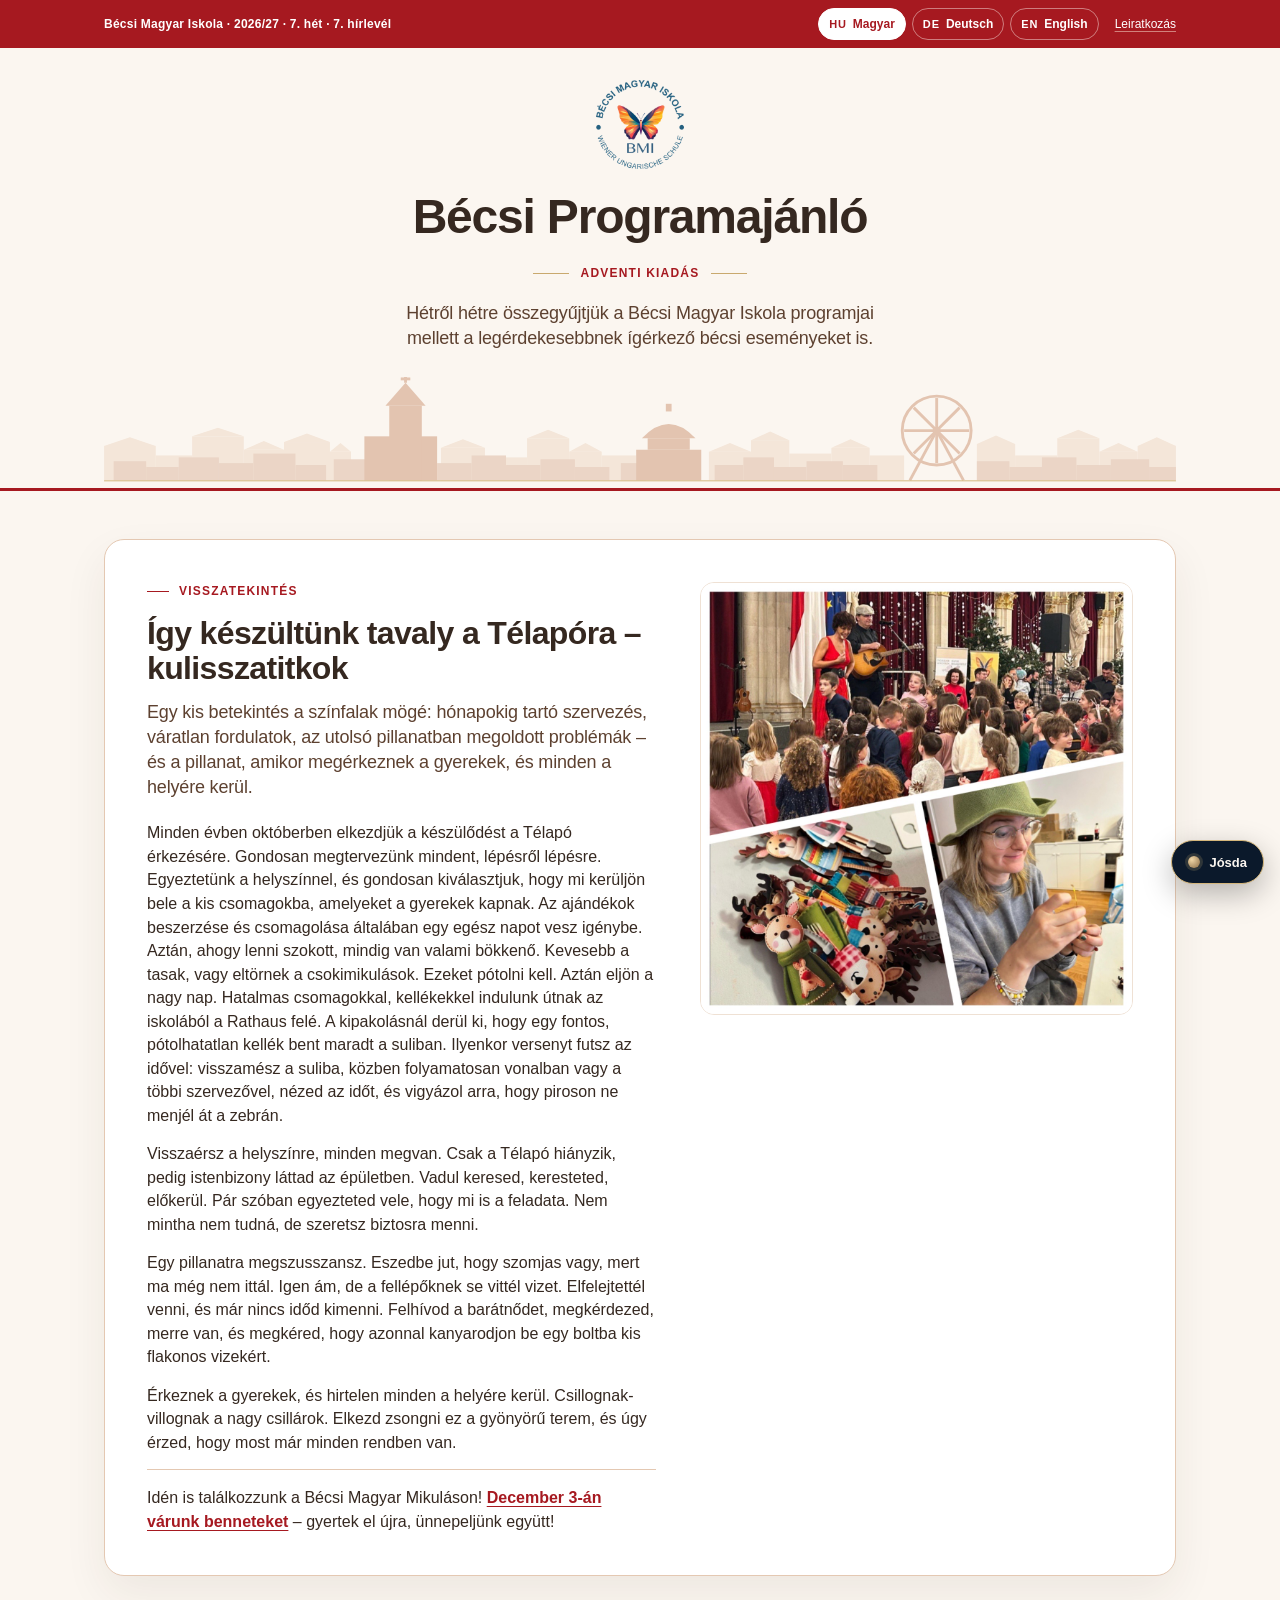
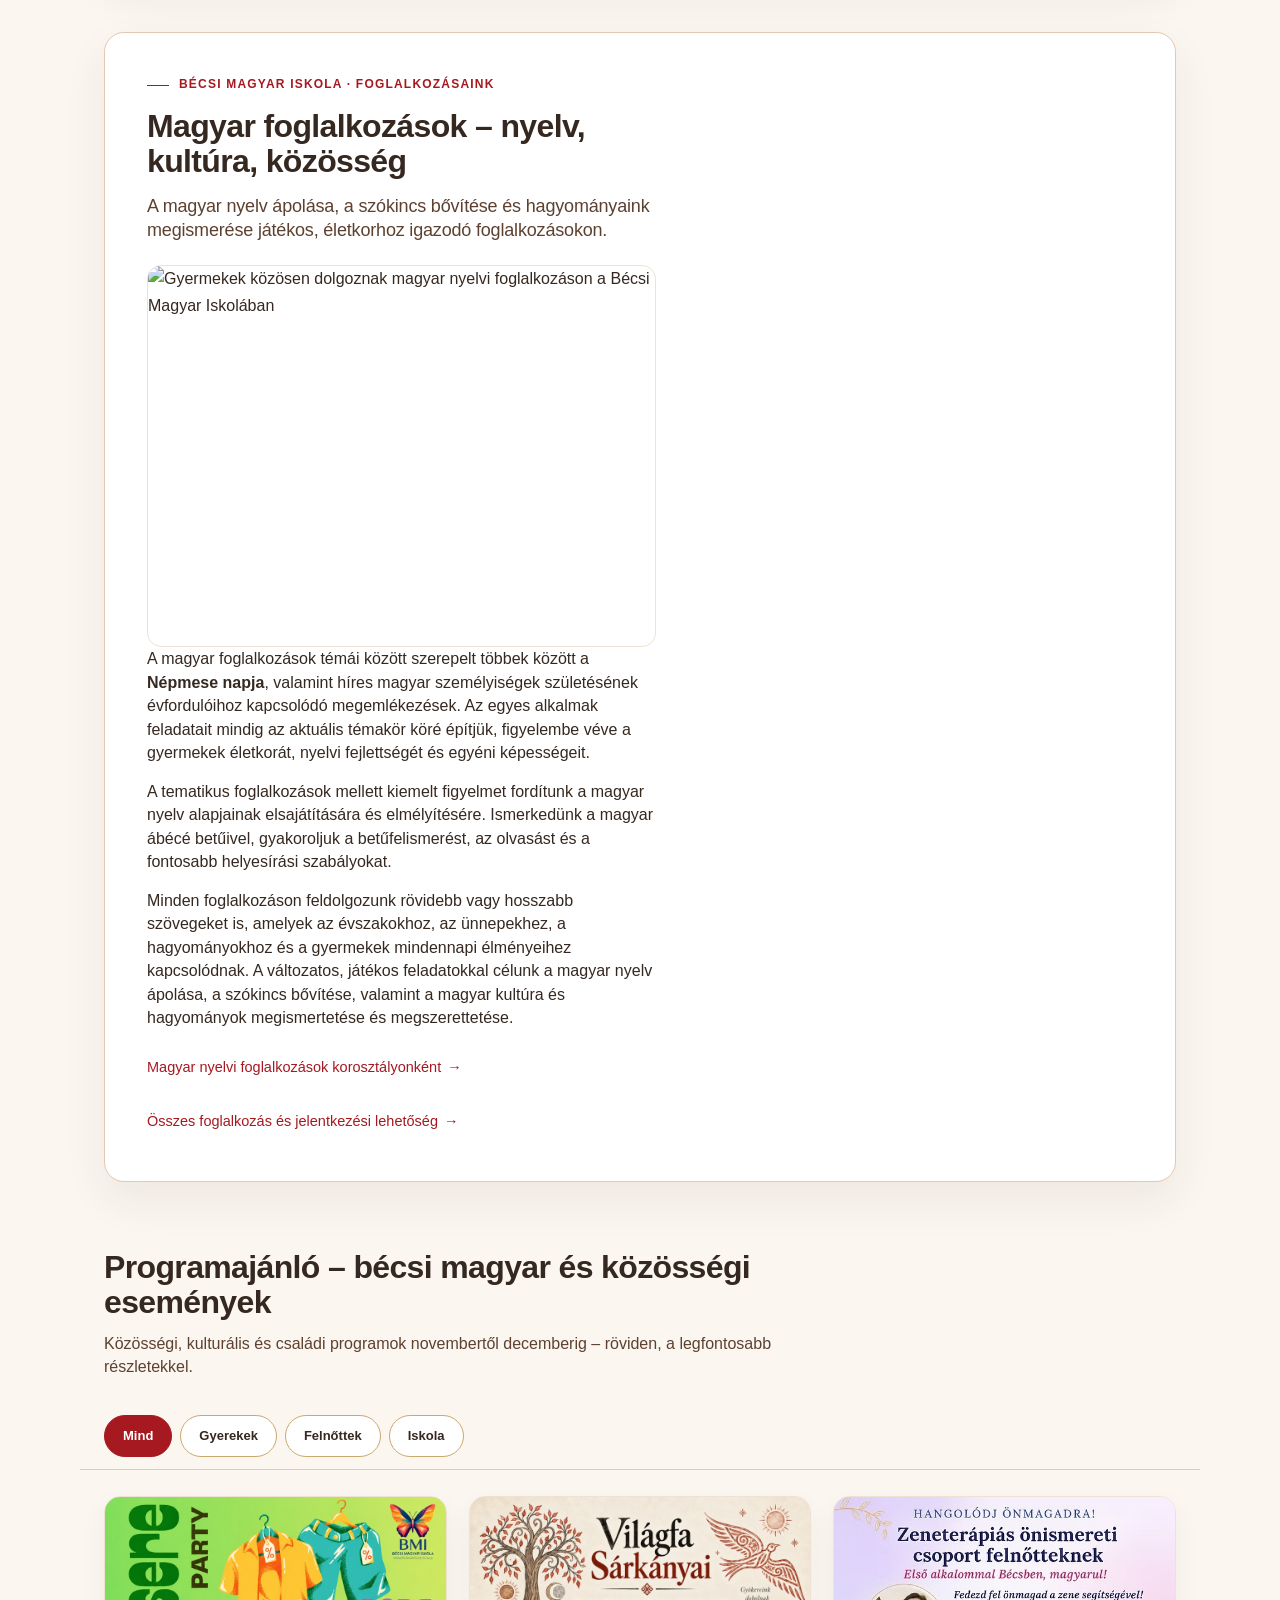
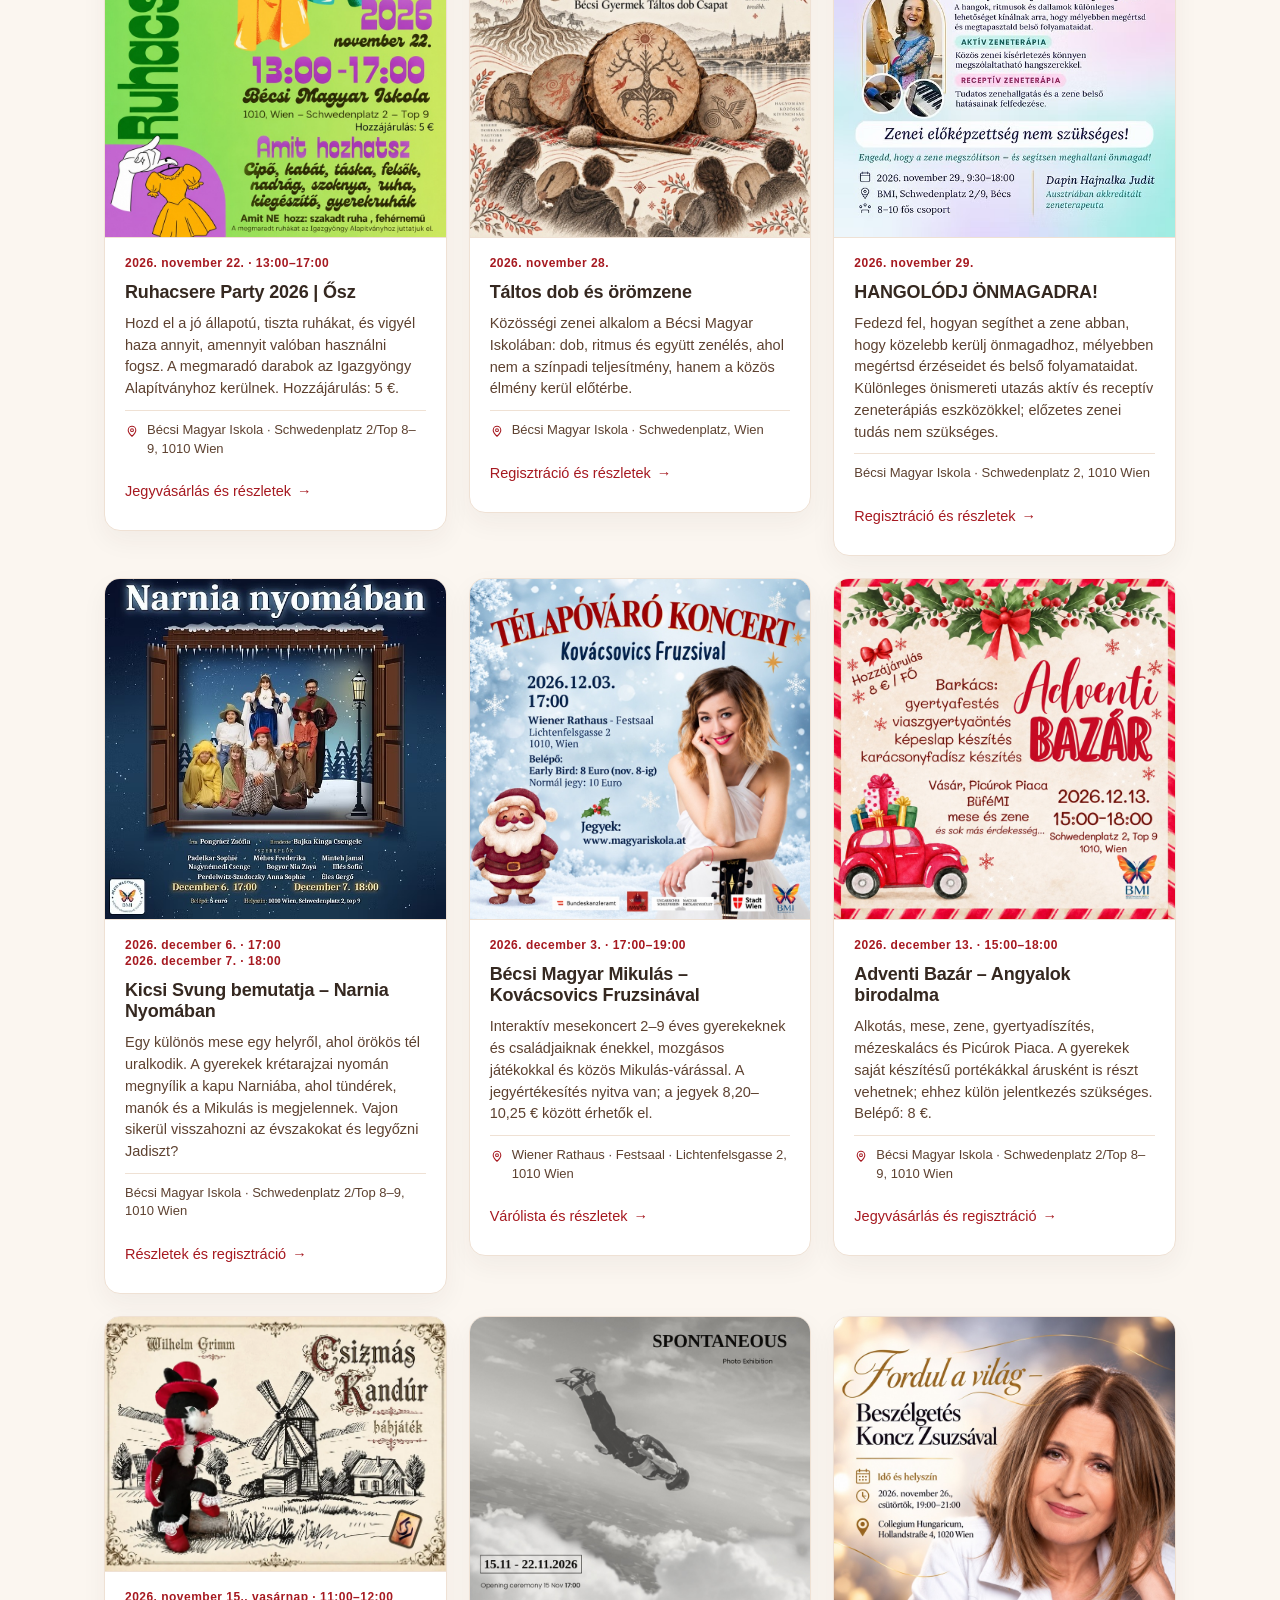
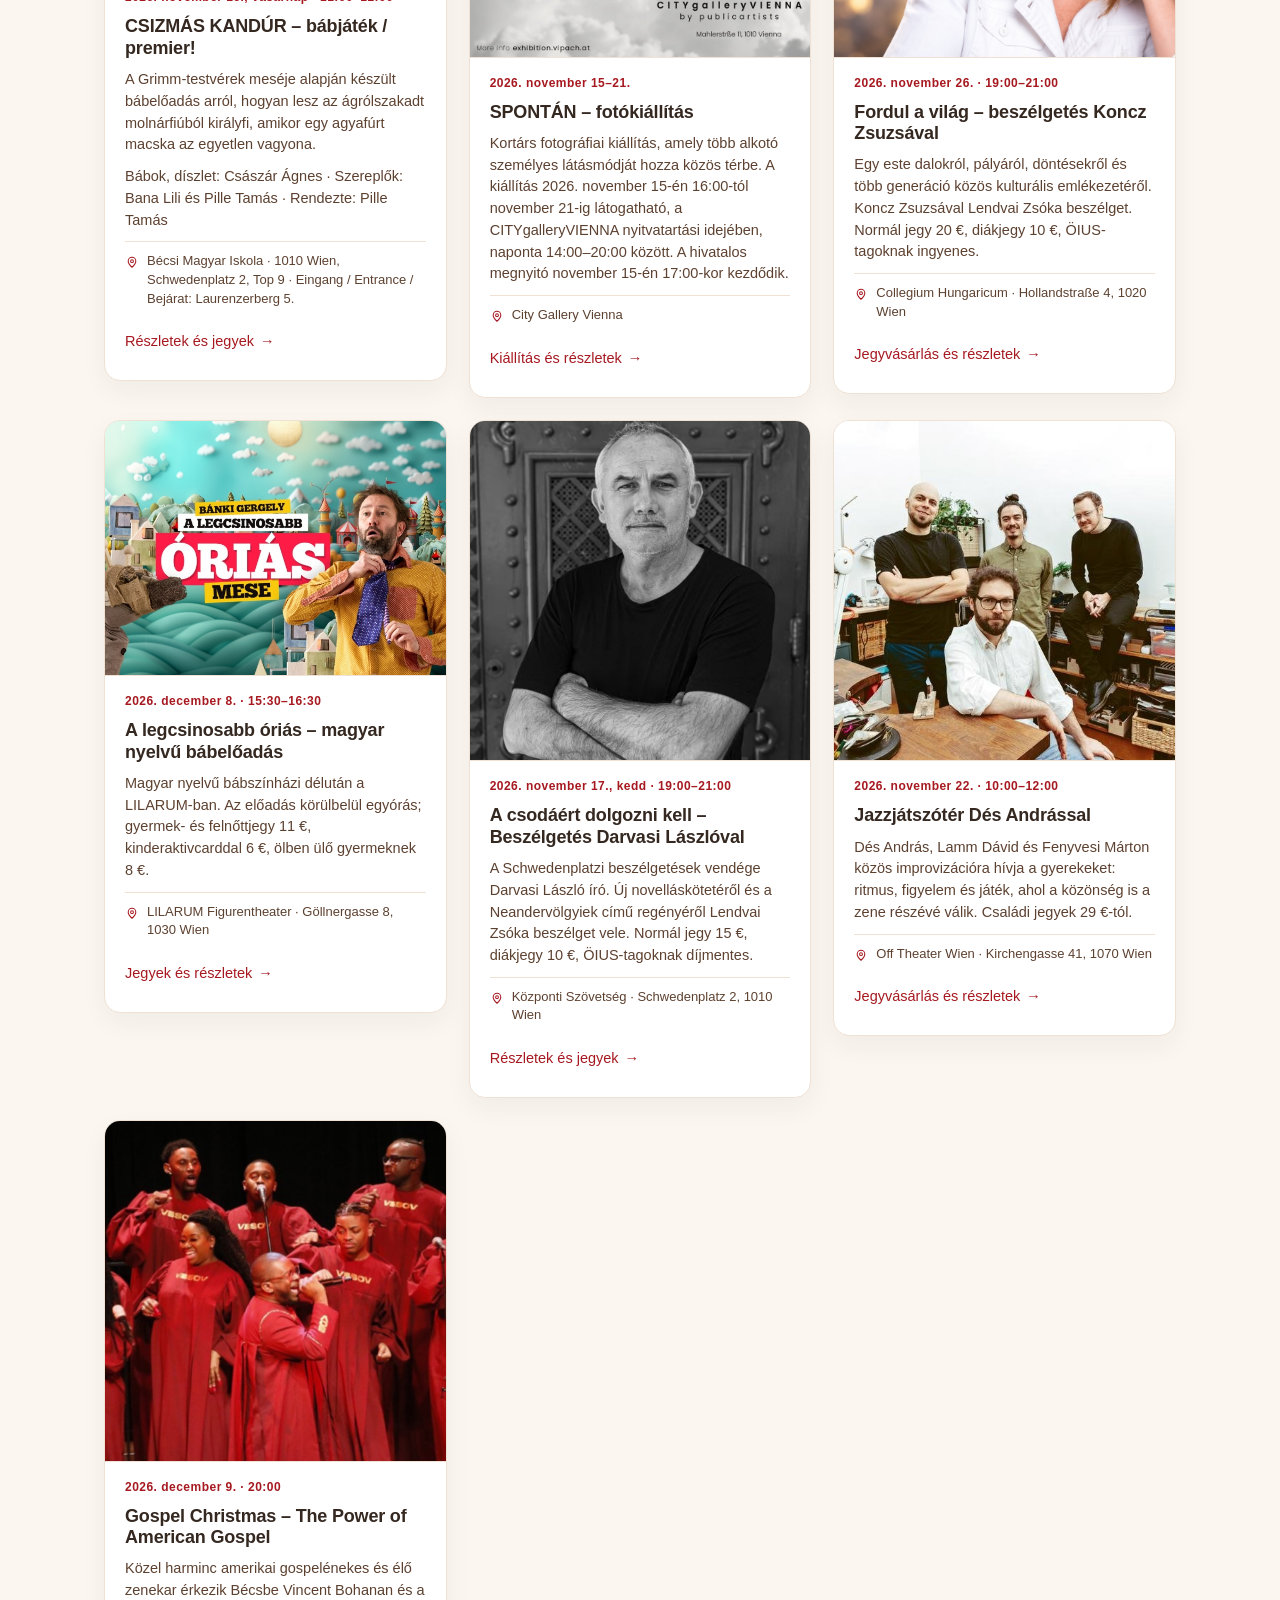
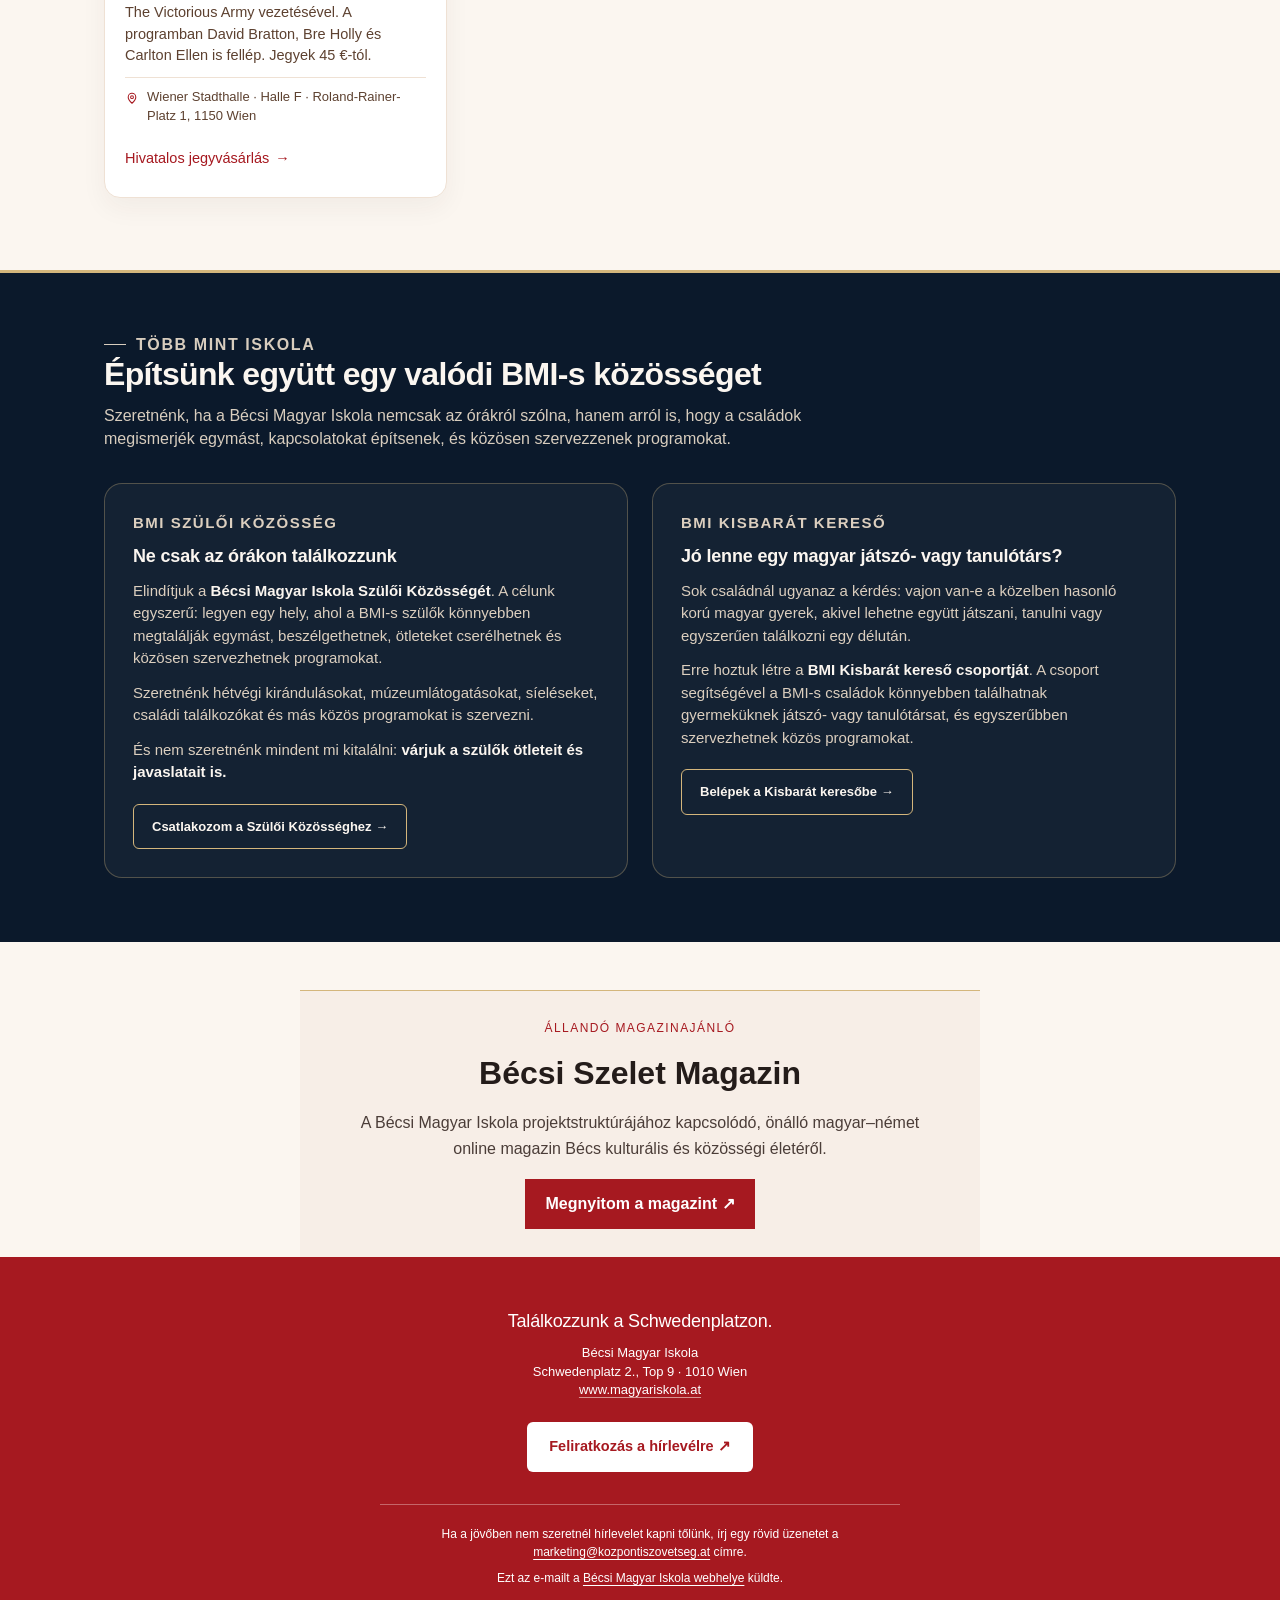
==== commit 714d8f02: "feat: hivatalos BMI Wix foto beillesztese a magyar foglalkozasok blokkba" ====
--- a/index.html
+++ b/index.html
@@ -107,6 +107,7 @@
             <p class="eyebrow">BÉCSI MAGYAR ISKOLA · FOGLALKOZÁSAINK</p>
             <h2 class="recap-title" id="magyar-foglalkozasok-title">Magyar foglalkozások – nyelv, kultúra, közösség</h2>
             <p class="standfirst">A magyar nyelv ápolása, a szókincs bővítése és hagyományaink megismerése játékos, életkorhoz igazodó foglalkozásokon.</p>
+            <figure class="recap-figure"><img class="recap-photo" src="https://static.wixstatic.com/media/b0aee1_29d321a6f36049ec9ca51ab4839f7059~mv2.jpg" alt="Gyermekek közösen dolgoznak magyar nyelvi foglalkozáson a Bécsi Magyar Iskolában" loading="lazy" width="1408" height="1056"></figure>
             <div class="article">
               <p>A magyar foglalkozások témái között szerepelt többek között a <strong>Népmese napja</strong>, valamint híres magyar személyiségek születésének évfordulóihoz kapcsolódó megemlékezések. Az egyes alkalmak feladatait mindig az aktuális témakör köré építjük, figyelembe véve a gyermekek életkorát, nyelvi fejlettségét és egyéni képességeit.</p>
               <p>A tematikus foglalkozások mellett kiemelt figyelmet fordítunk a magyar nyelv alapjainak elsajátítására és elmélyítésére. Ismerkedünk a magyar ábécé betűivel, gyakoroljuk a betűfelismerést, az olvasást és a fontosabb helyesírási szabályokat.</p>
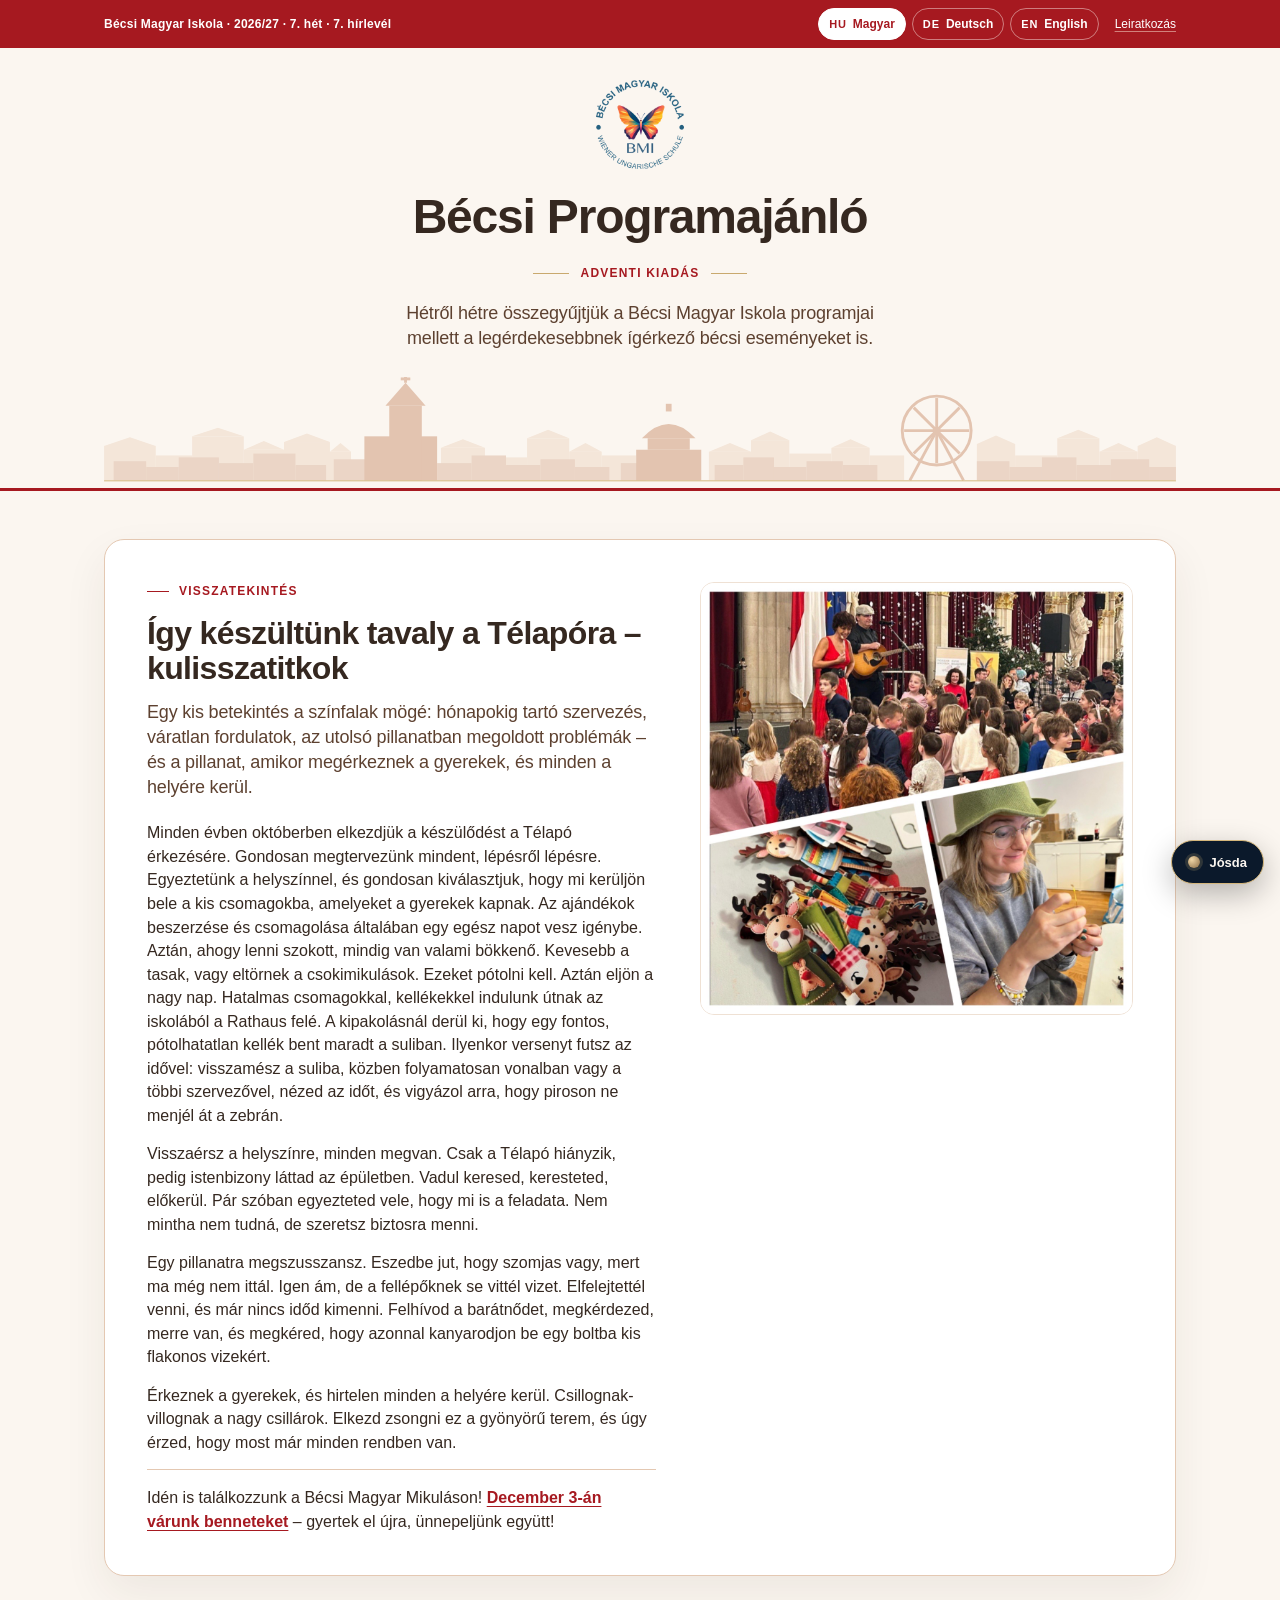
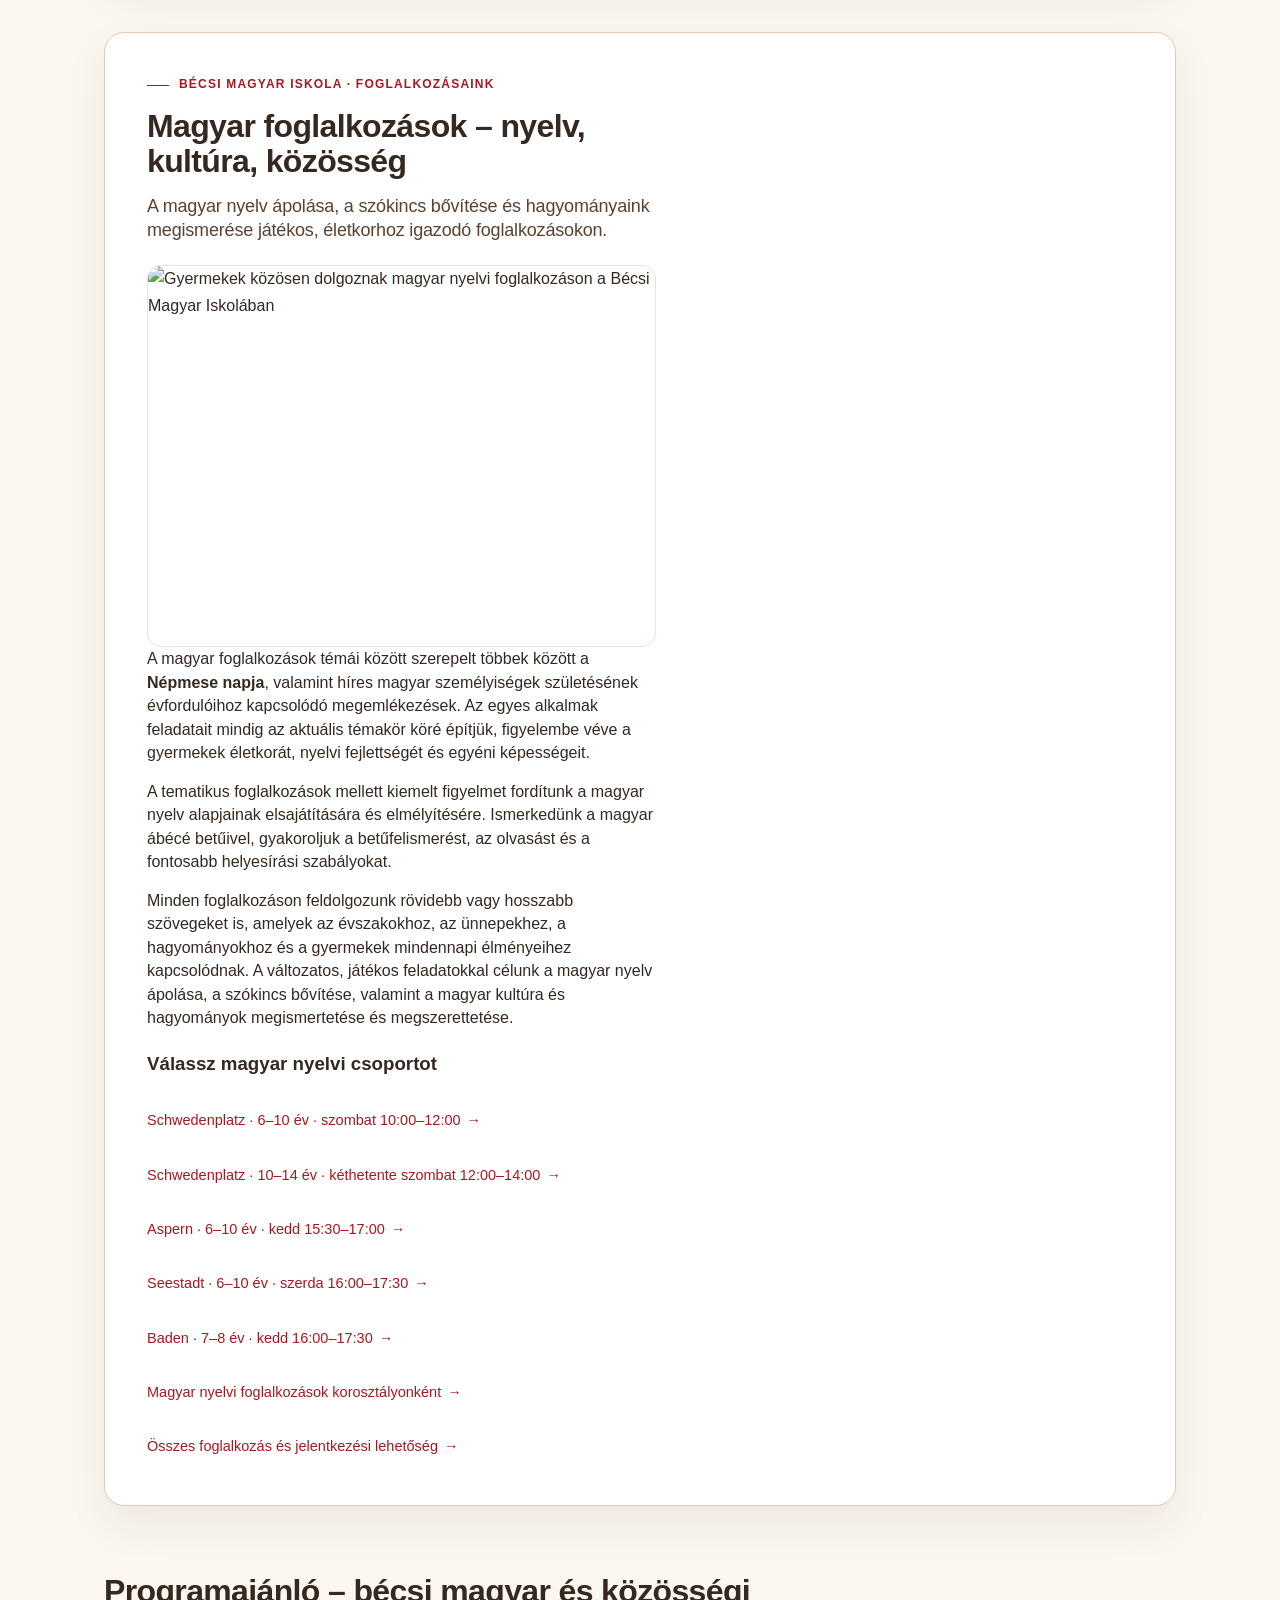
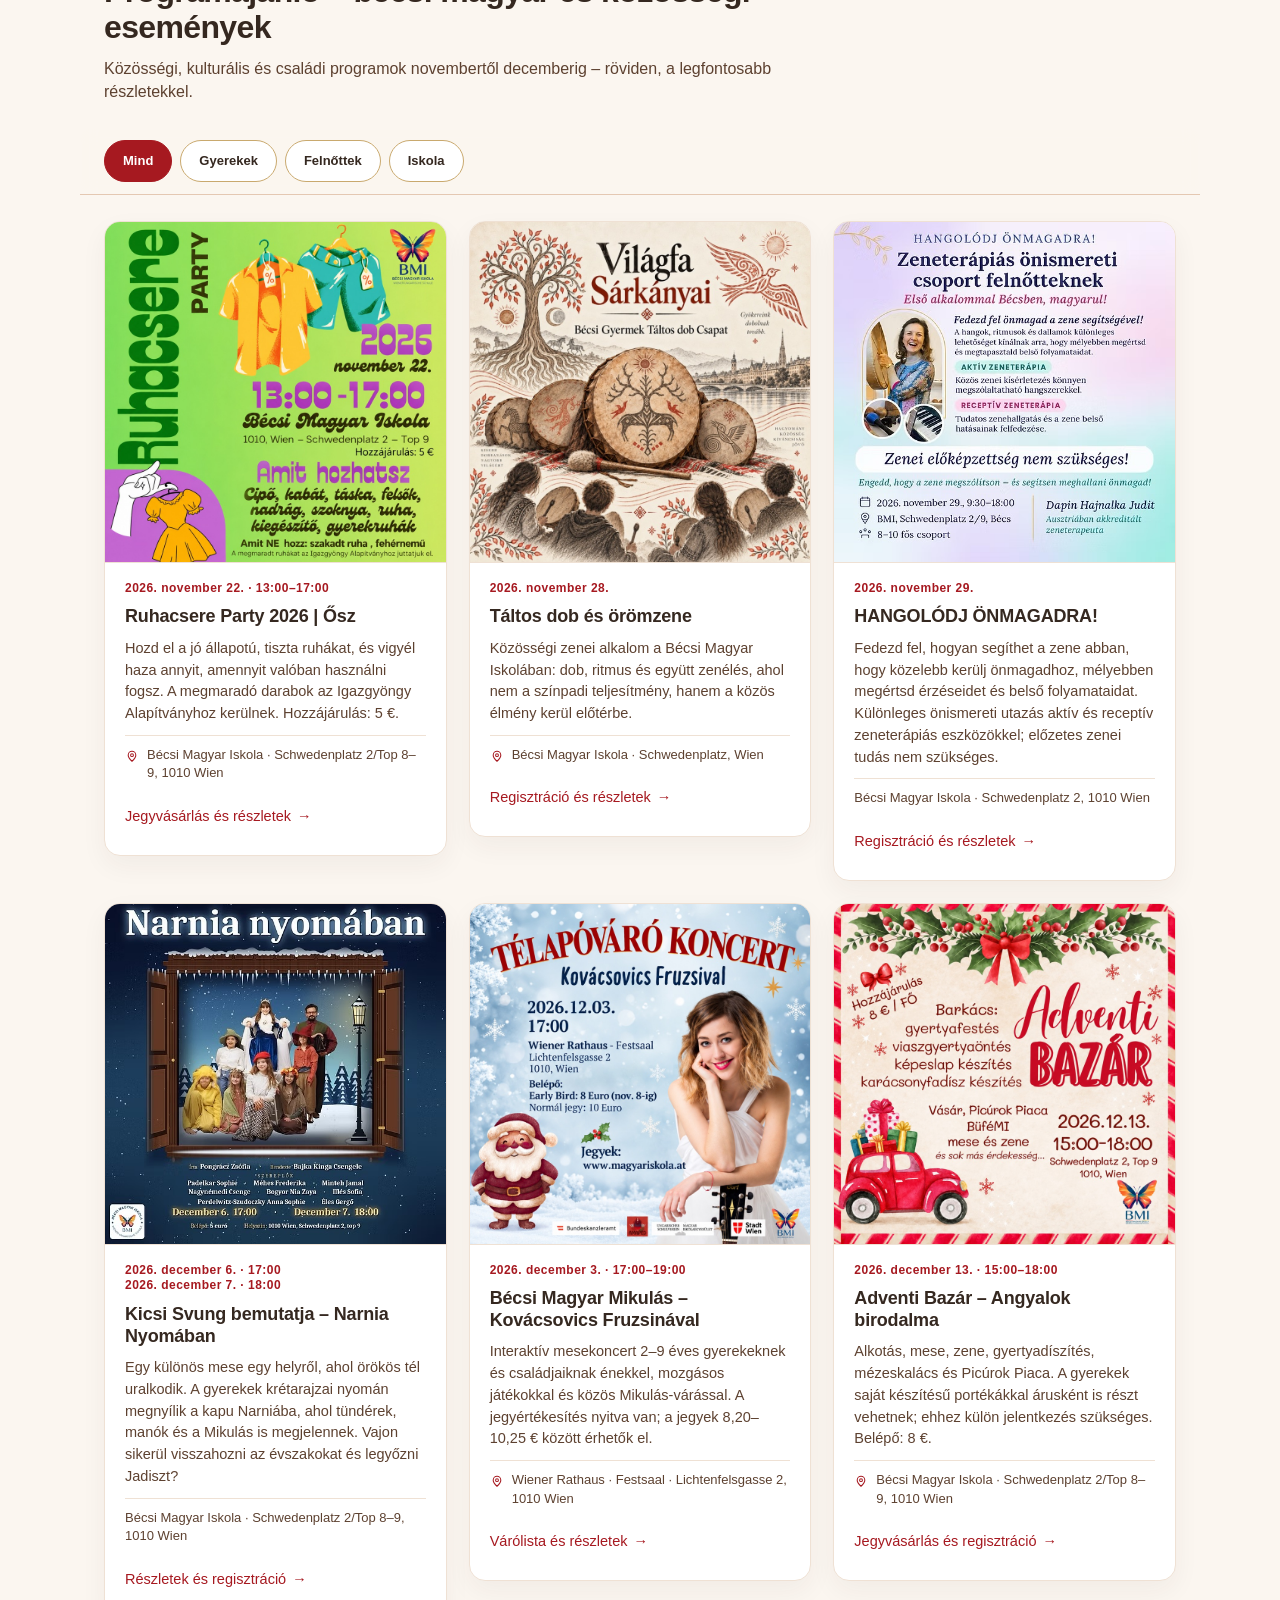
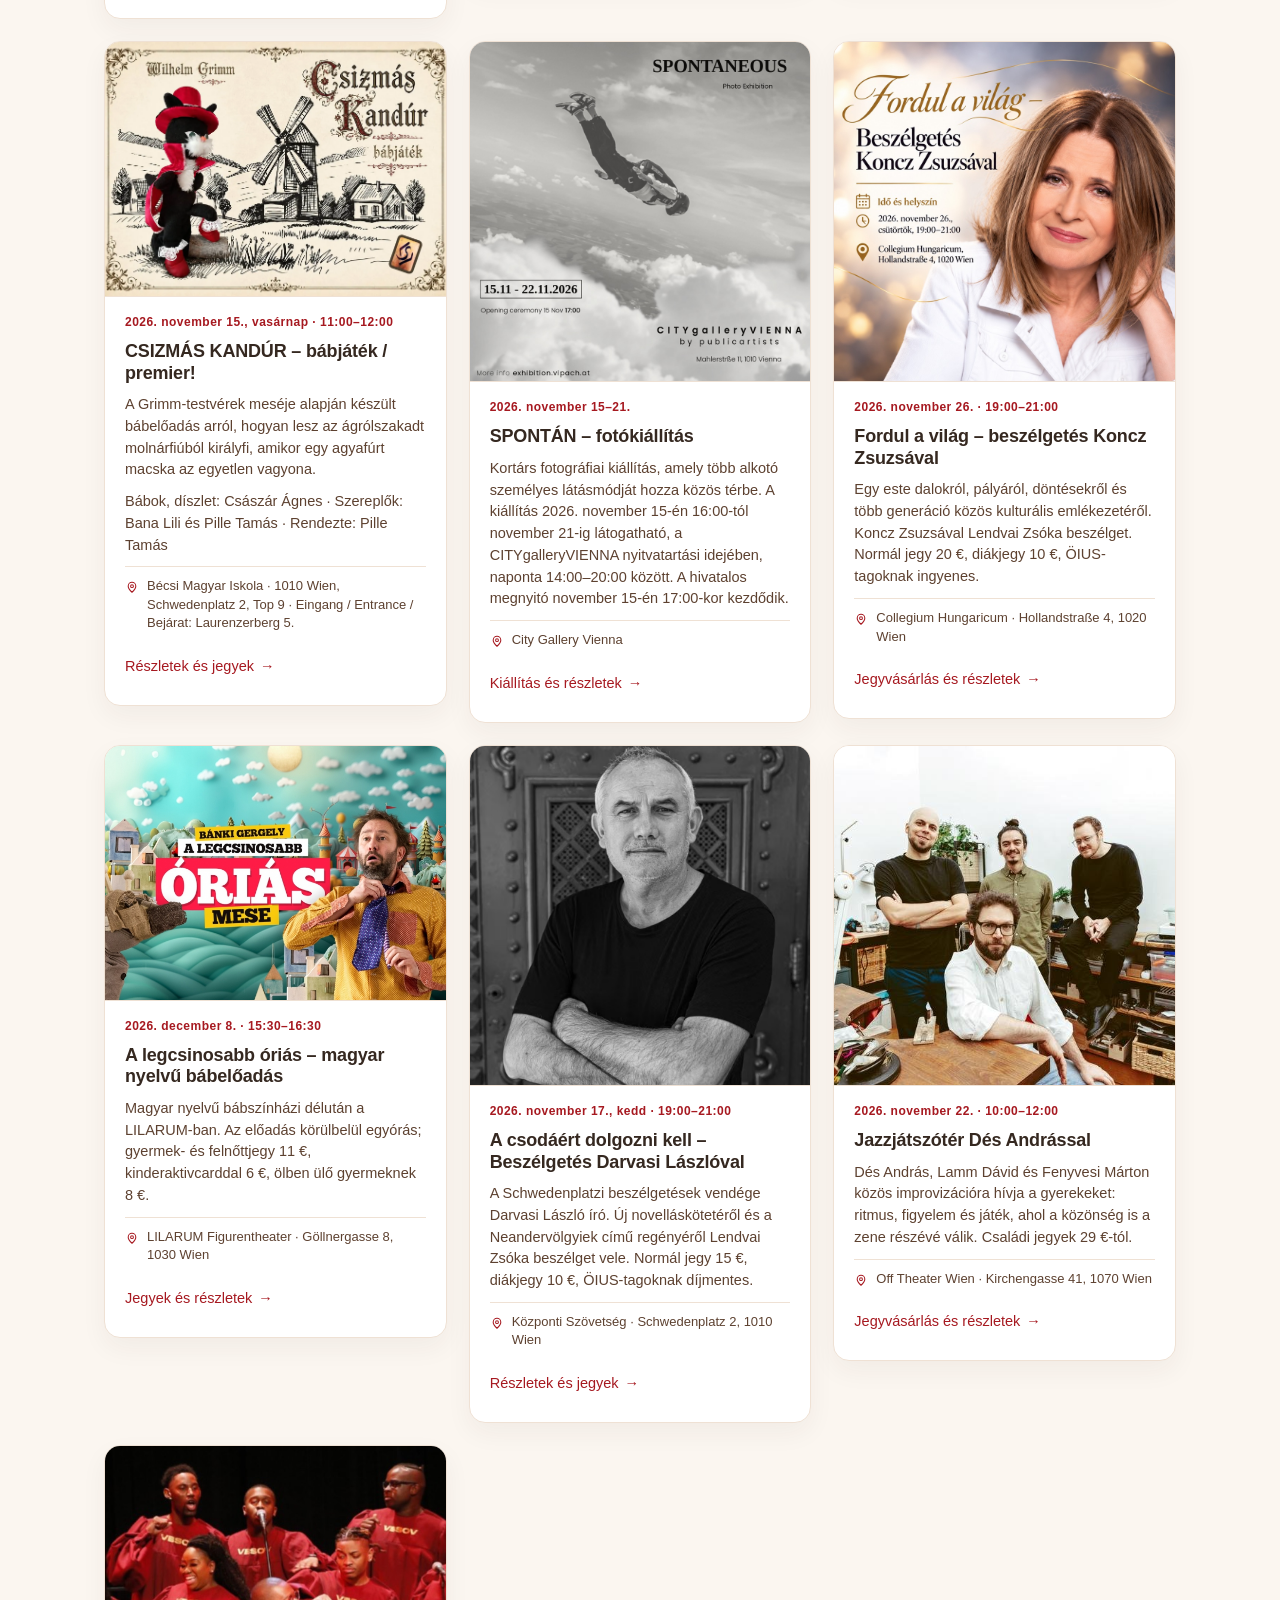
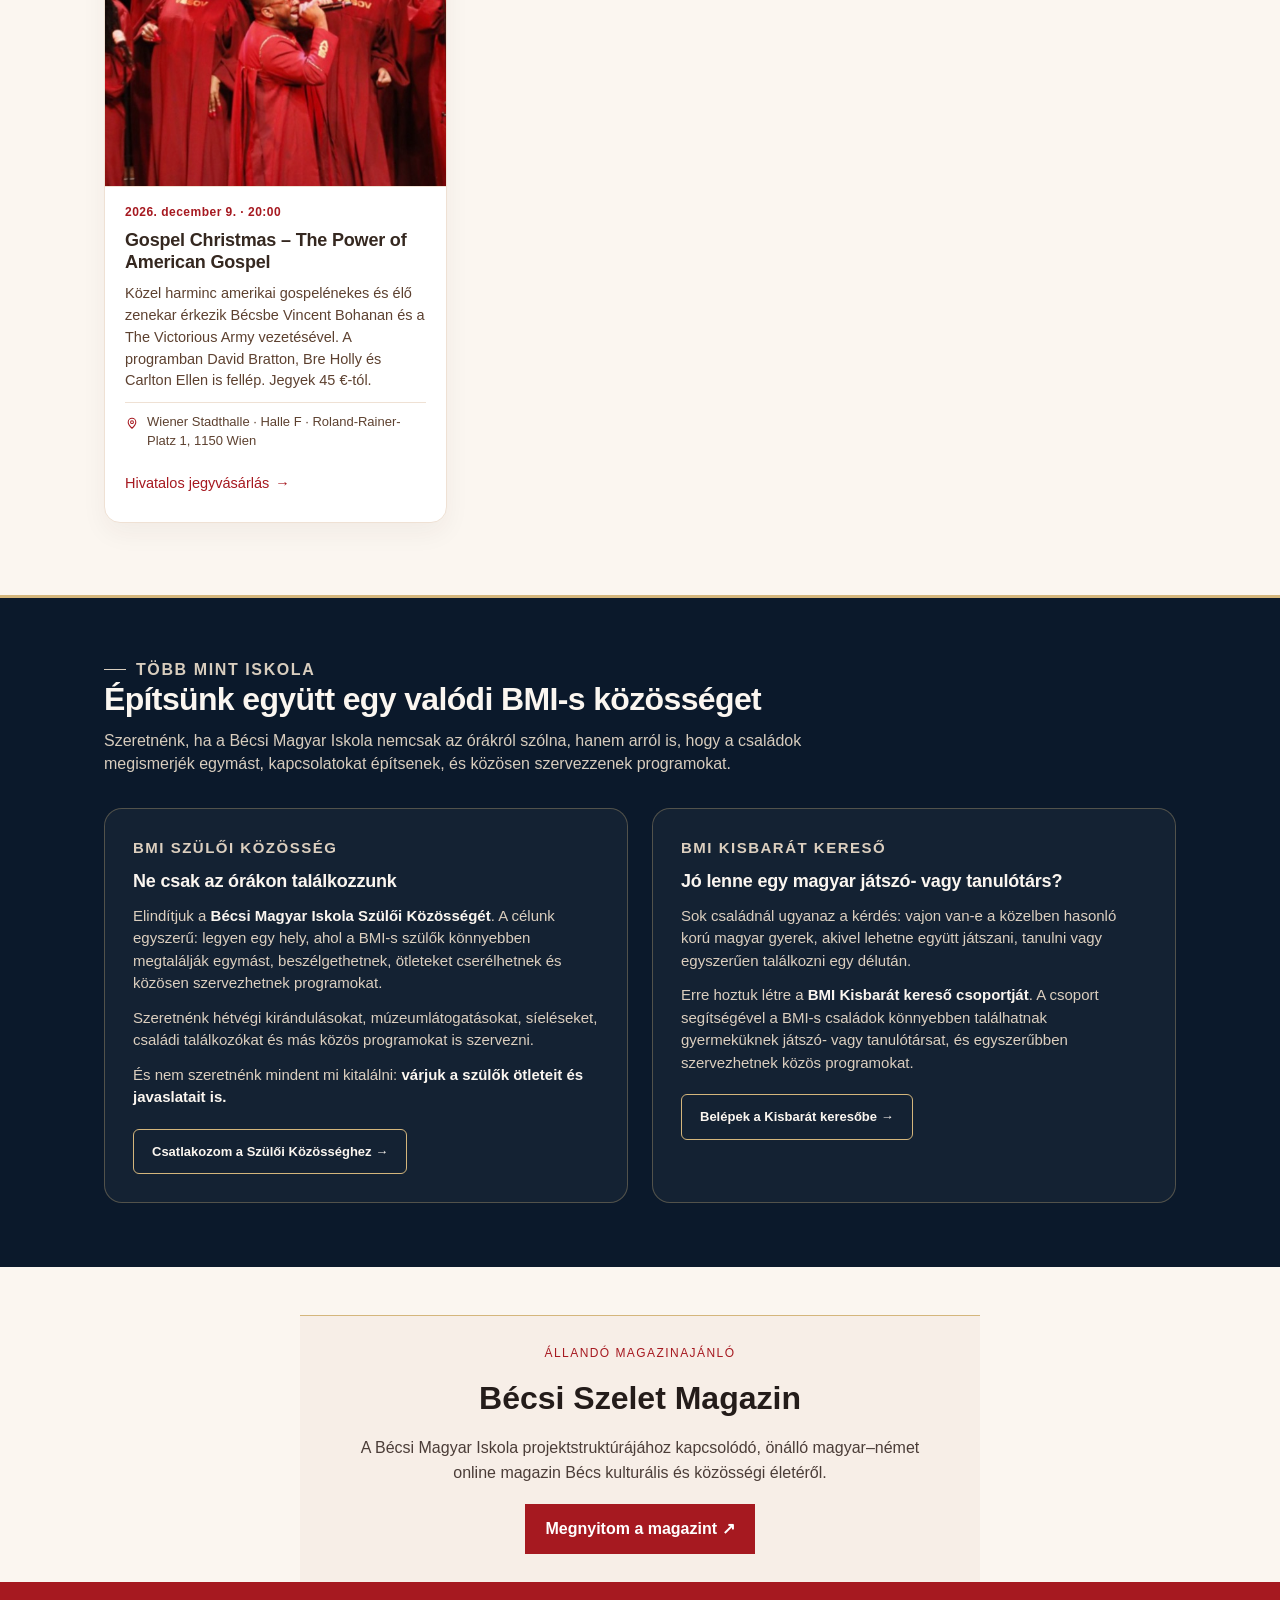
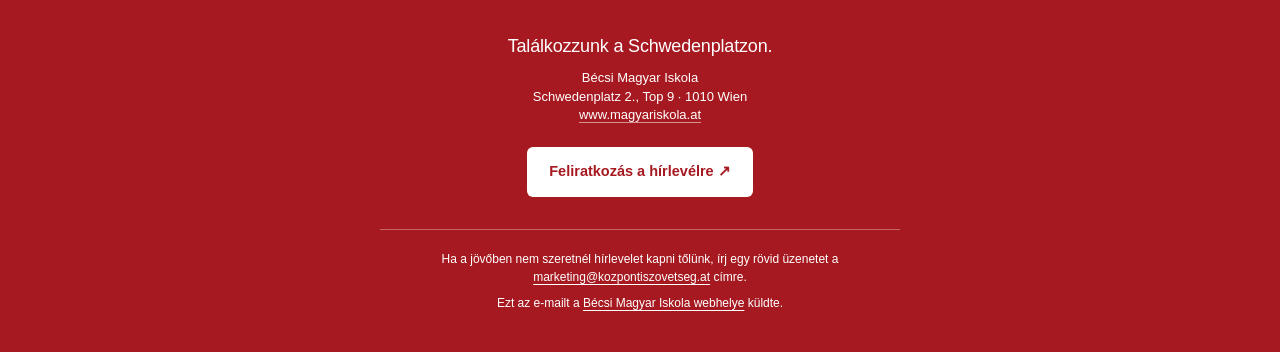
==== commit 9e3dc11d: "feat: ot kozvetlen magyar nyelvi csoport CTA a BMIPROGRAM widget alapjan" ====
--- a/index.html
+++ b/index.html
@@ -112,6 +112,12 @@
               <p>A magyar foglalkozások témái között szerepelt többek között a <strong>Népmese napja</strong>, valamint híres magyar személyiségek születésének évfordulóihoz kapcsolódó megemlékezések. Az egyes alkalmak feladatait mindig az aktuális témakör köré építjük, figyelembe véve a gyermekek életkorát, nyelvi fejlettségét és egyéni képességeit.</p>
               <p>A tematikus foglalkozások mellett kiemelt figyelmet fordítunk a magyar nyelv alapjainak elsajátítására és elmélyítésére. Ismerkedünk a magyar ábécé betűivel, gyakoroljuk a betűfelismerést, az olvasást és a fontosabb helyesírási szabályokat.</p>
               <p>Minden foglalkozáson feldolgozunk rövidebb vagy hosszabb szövegeket is, amelyek az évszakokhoz, az ünnepekhez, a hagyományokhoz és a gyermekek mindennapi élményeihez kapcsolódnak. A változatos, játékos feladatokkal célunk a magyar nyelv ápolása, a szókincs bővítése, valamint a magyar kultúra és hagyományok megismertetése és megszerettetése.</p>
+              <h3>Válassz magyar nyelvi csoportot</h3>
+              <p><a class="event-cta" href="https://www.magyariskola.at/event-details/magyarnyelv-schwedenplatz-1" target="_blank" rel="noopener"><span>Schwedenplatz · 6–10 év · szombat 10:00–12:00</span><span class="arrow" aria-hidden="true">→</span></a></p>
+              <p><a class="event-cta" href="https://www.magyariskola.at/event-details/magyarnyelv-schwedenplatz-2" target="_blank" rel="noopener"><span>Schwedenplatz · 10–14 év · kéthetente szombat 12:00–14:00</span><span class="arrow" aria-hidden="true">→</span></a></p>
+              <p><a class="event-cta" href="https://www.magyariskola.at/event-details/magyaroktatas-kedd-2026" target="_blank" rel="noopener"><span>Aspern · 6–10 év · kedd 15:30–17:00</span><span class="arrow" aria-hidden="true">→</span></a></p>
+              <p><a class="event-cta" href="https://www.magyariskola.at/event-details/magyarnyelv-szerda-2026" target="_blank" rel="noopener"><span>Seestadt · 6–10 év · szerda 16:00–17:30</span><span class="arrow" aria-hidden="true">→</span></a></p>
+              <p><a class="event-cta" href="https://www.magyariskola.at/event-details/iskolabaden-2026" target="_blank" rel="noopener"><span>Baden · 7–8 év · kedd 16:00–17:30</span><span class="arrow" aria-hidden="true">→</span></a></p>
               <p><a class="event-cta" href="https://programvalaszto.magyariskola.at/korosztalyok.html"><span>Magyar nyelvi foglalkozások korosztályonként</span><span class="arrow" aria-hidden="true">→</span></a></p>
               <p><a class="event-cta" href="https://programvalaszto.magyariskola.at/"><span>Összes foglalkozás és jelentkezési lehetőség</span><span class="arrow" aria-hidden="true">→</span></a></p>
             </div>
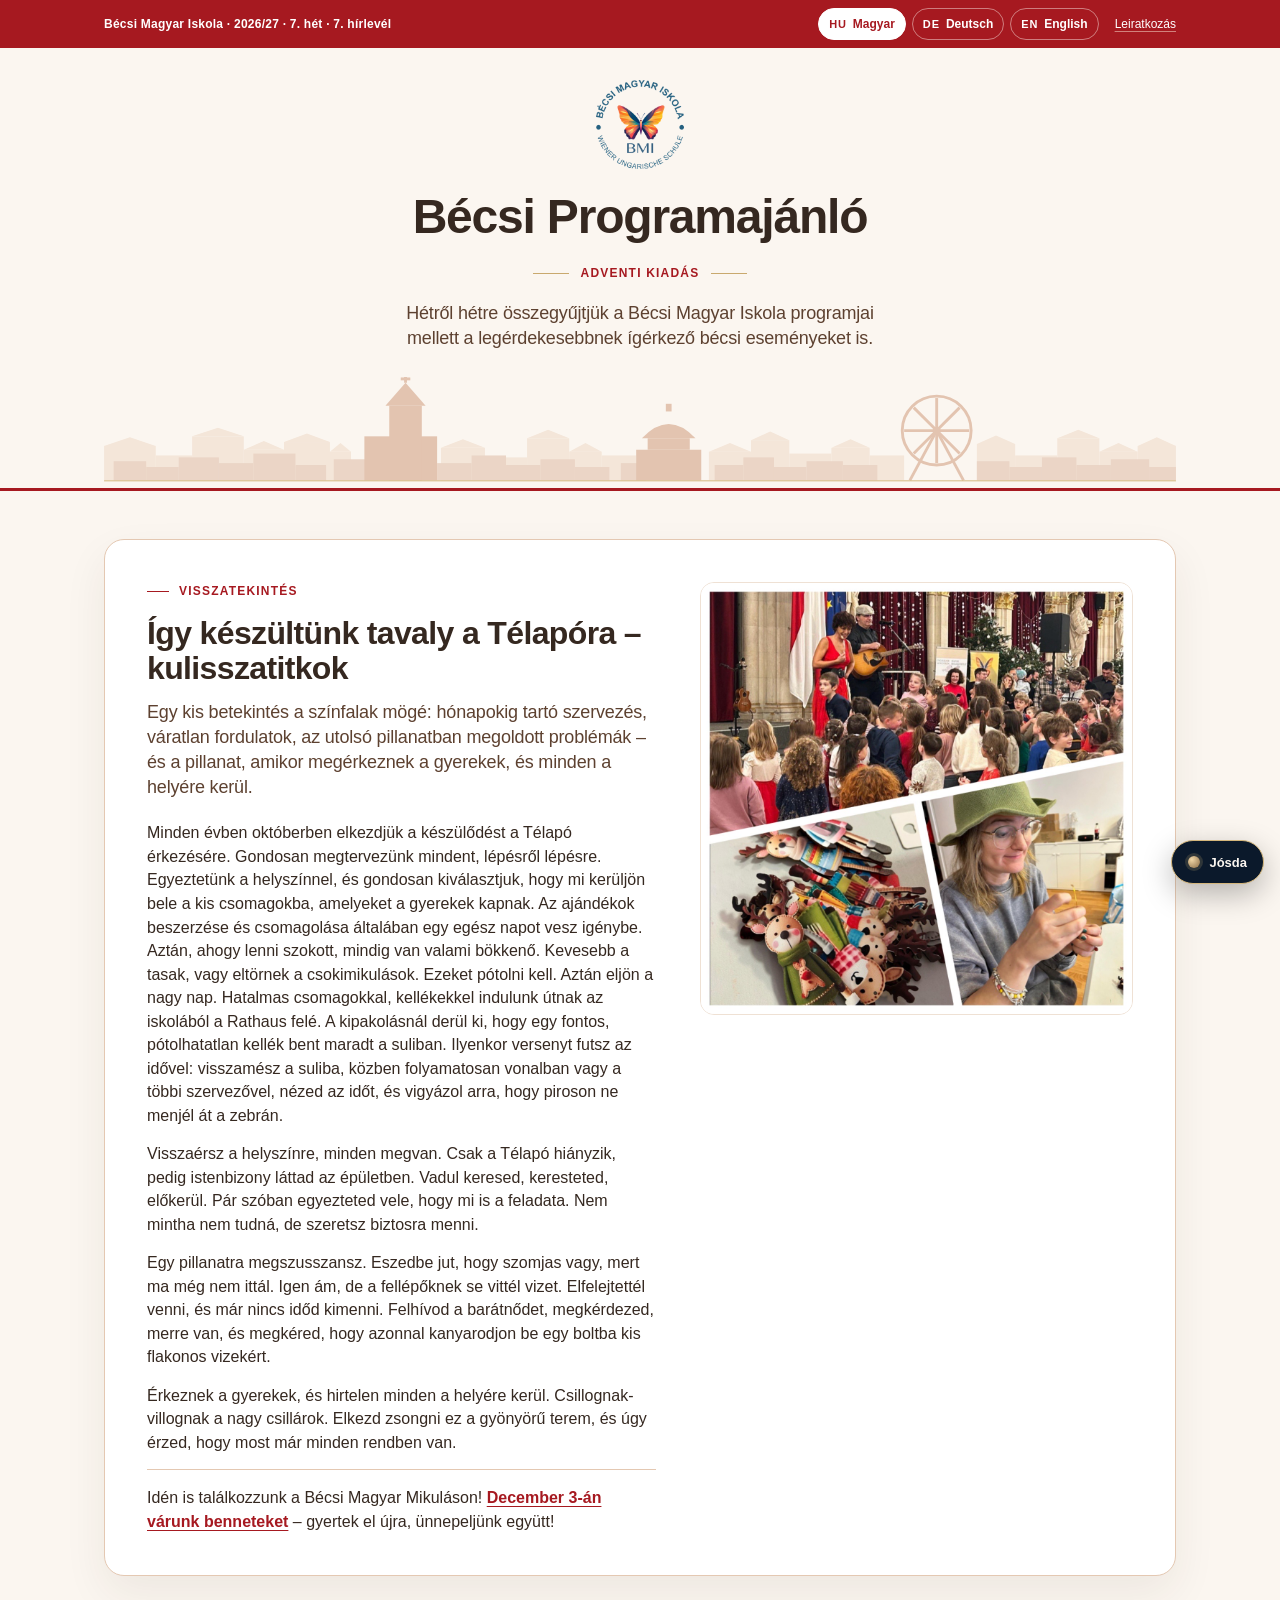
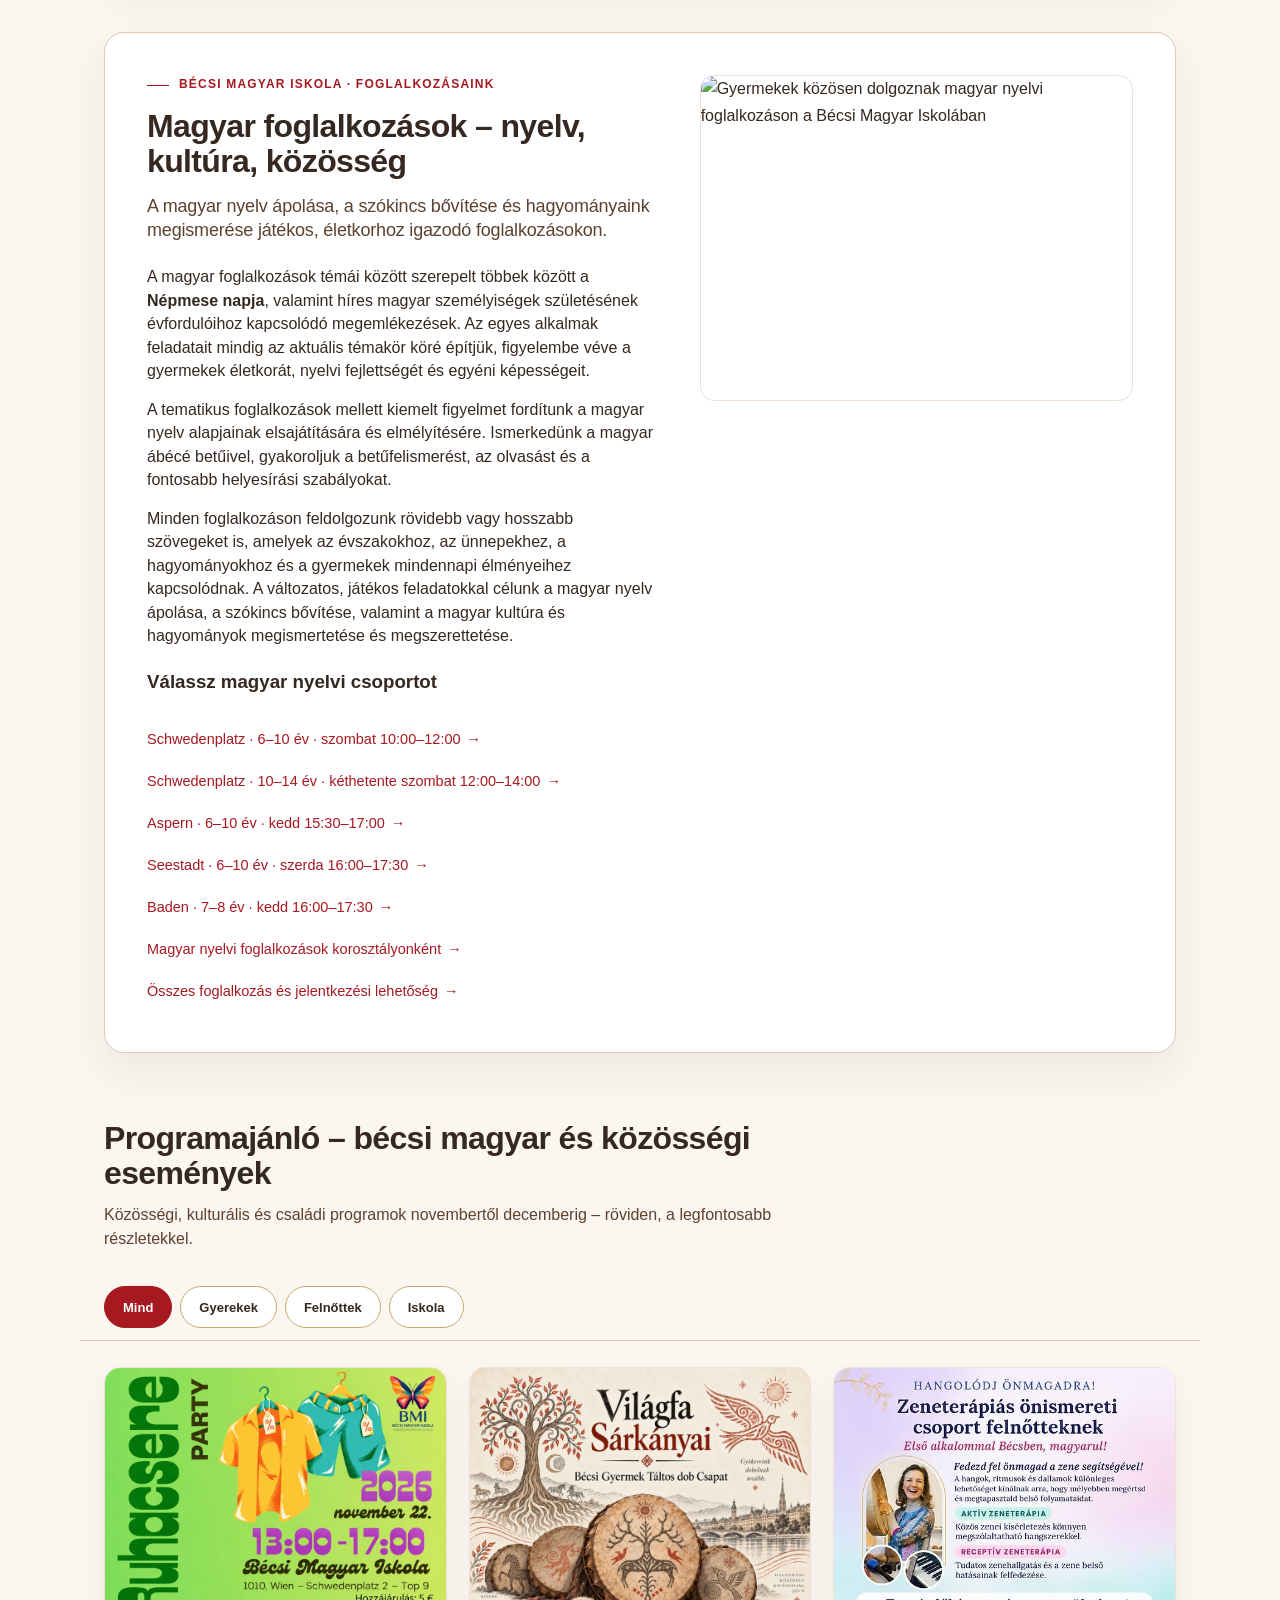
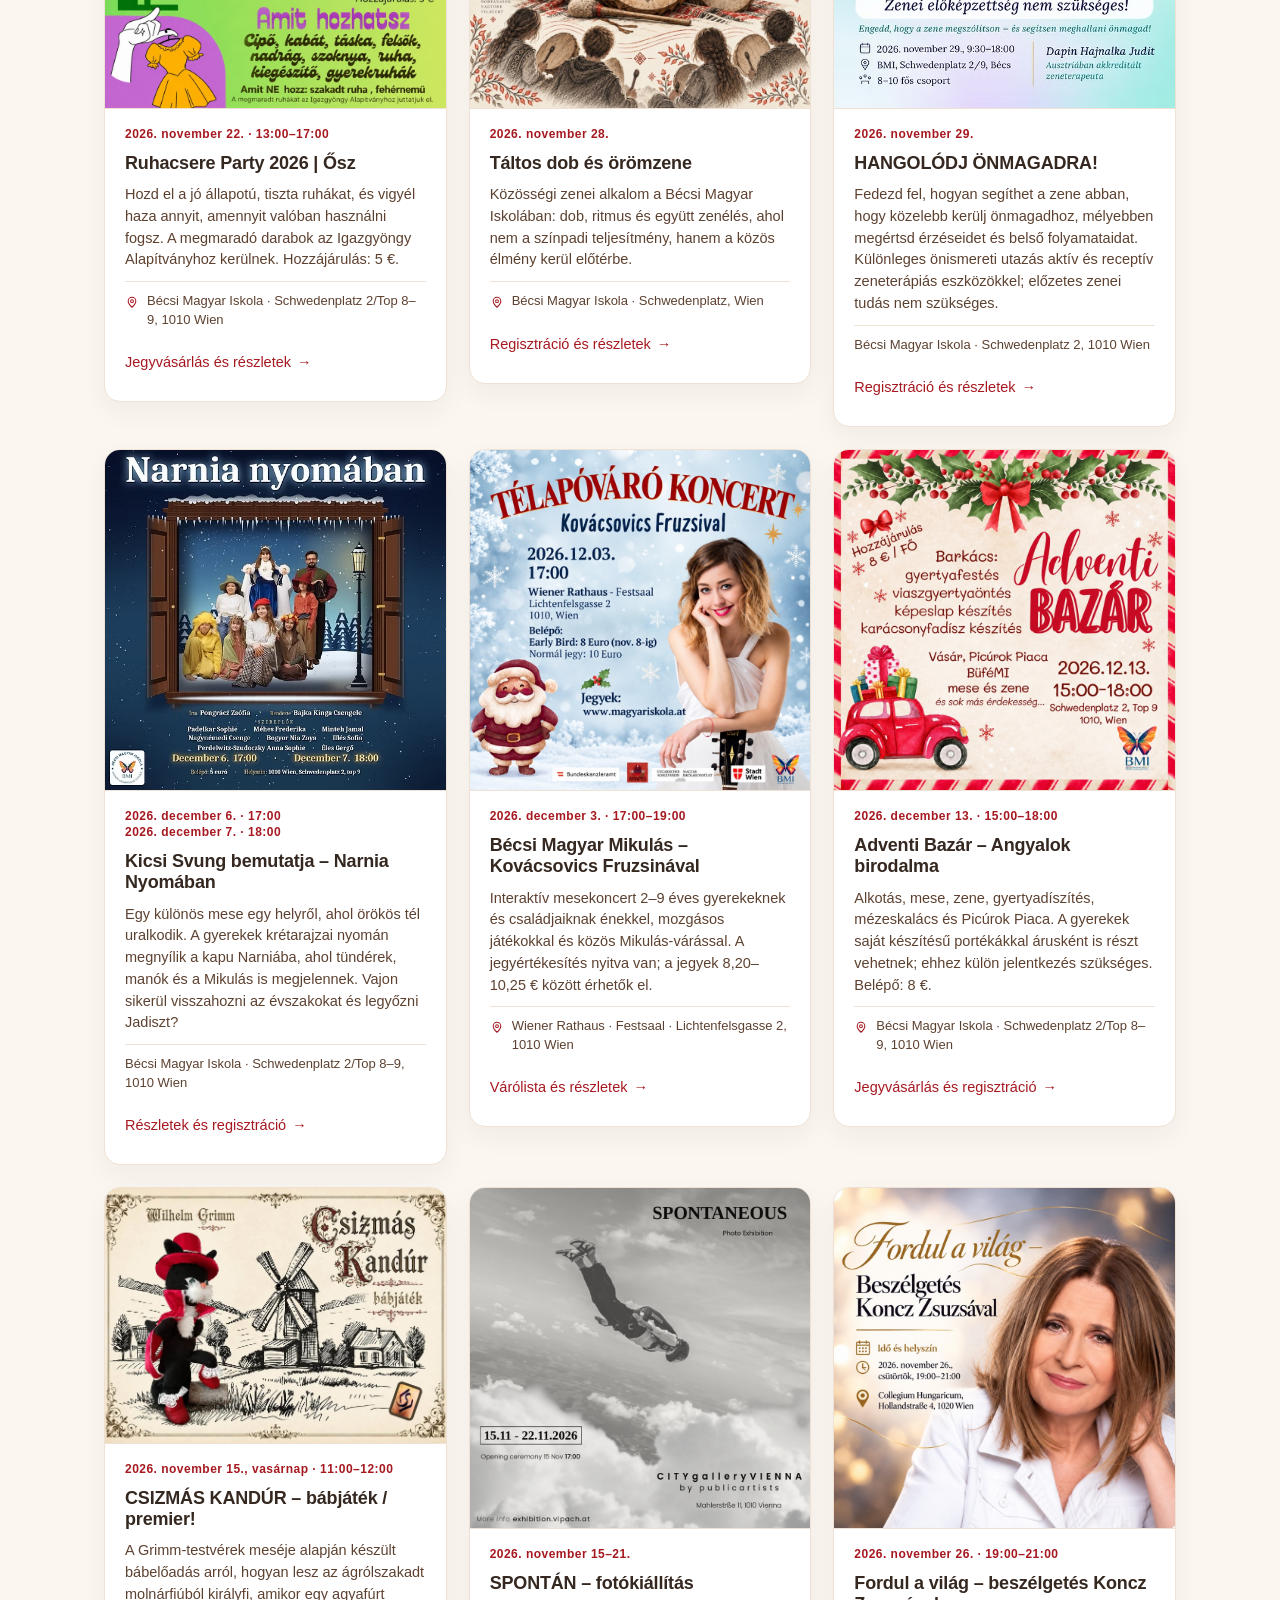
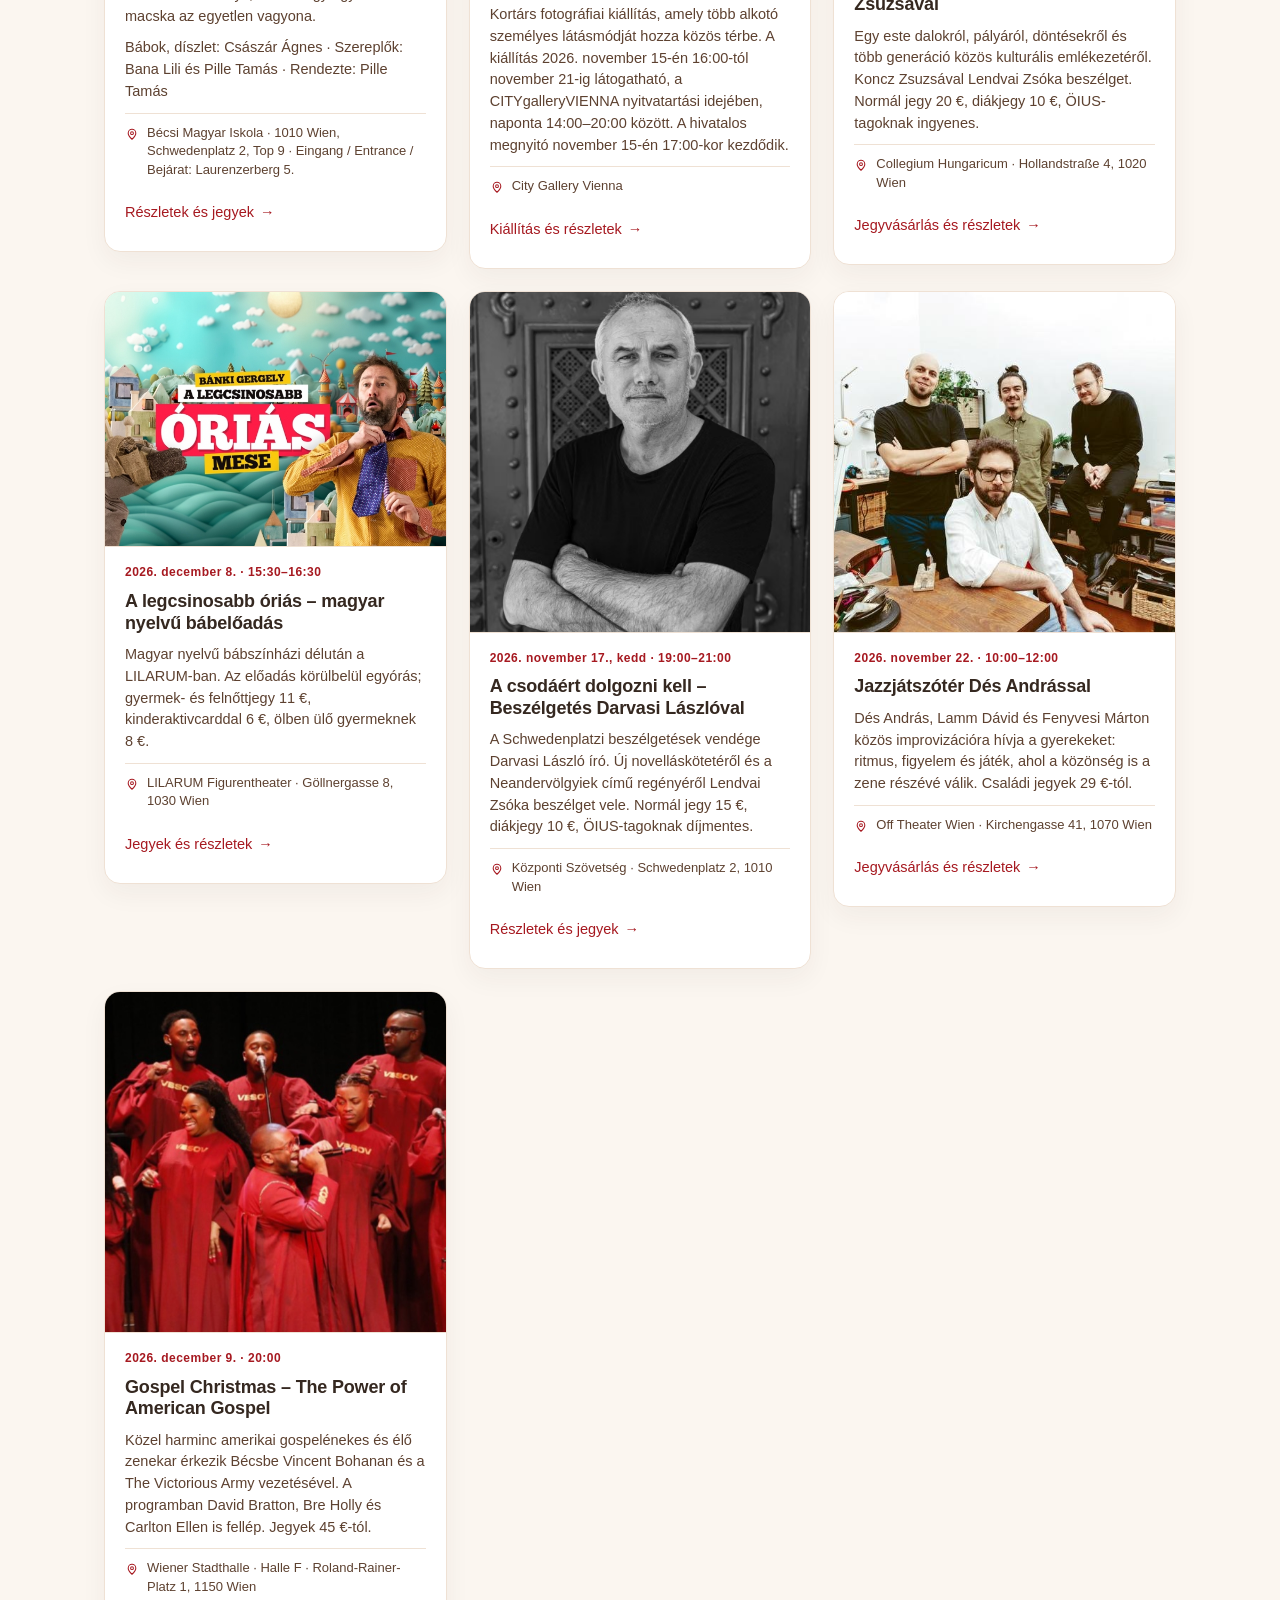
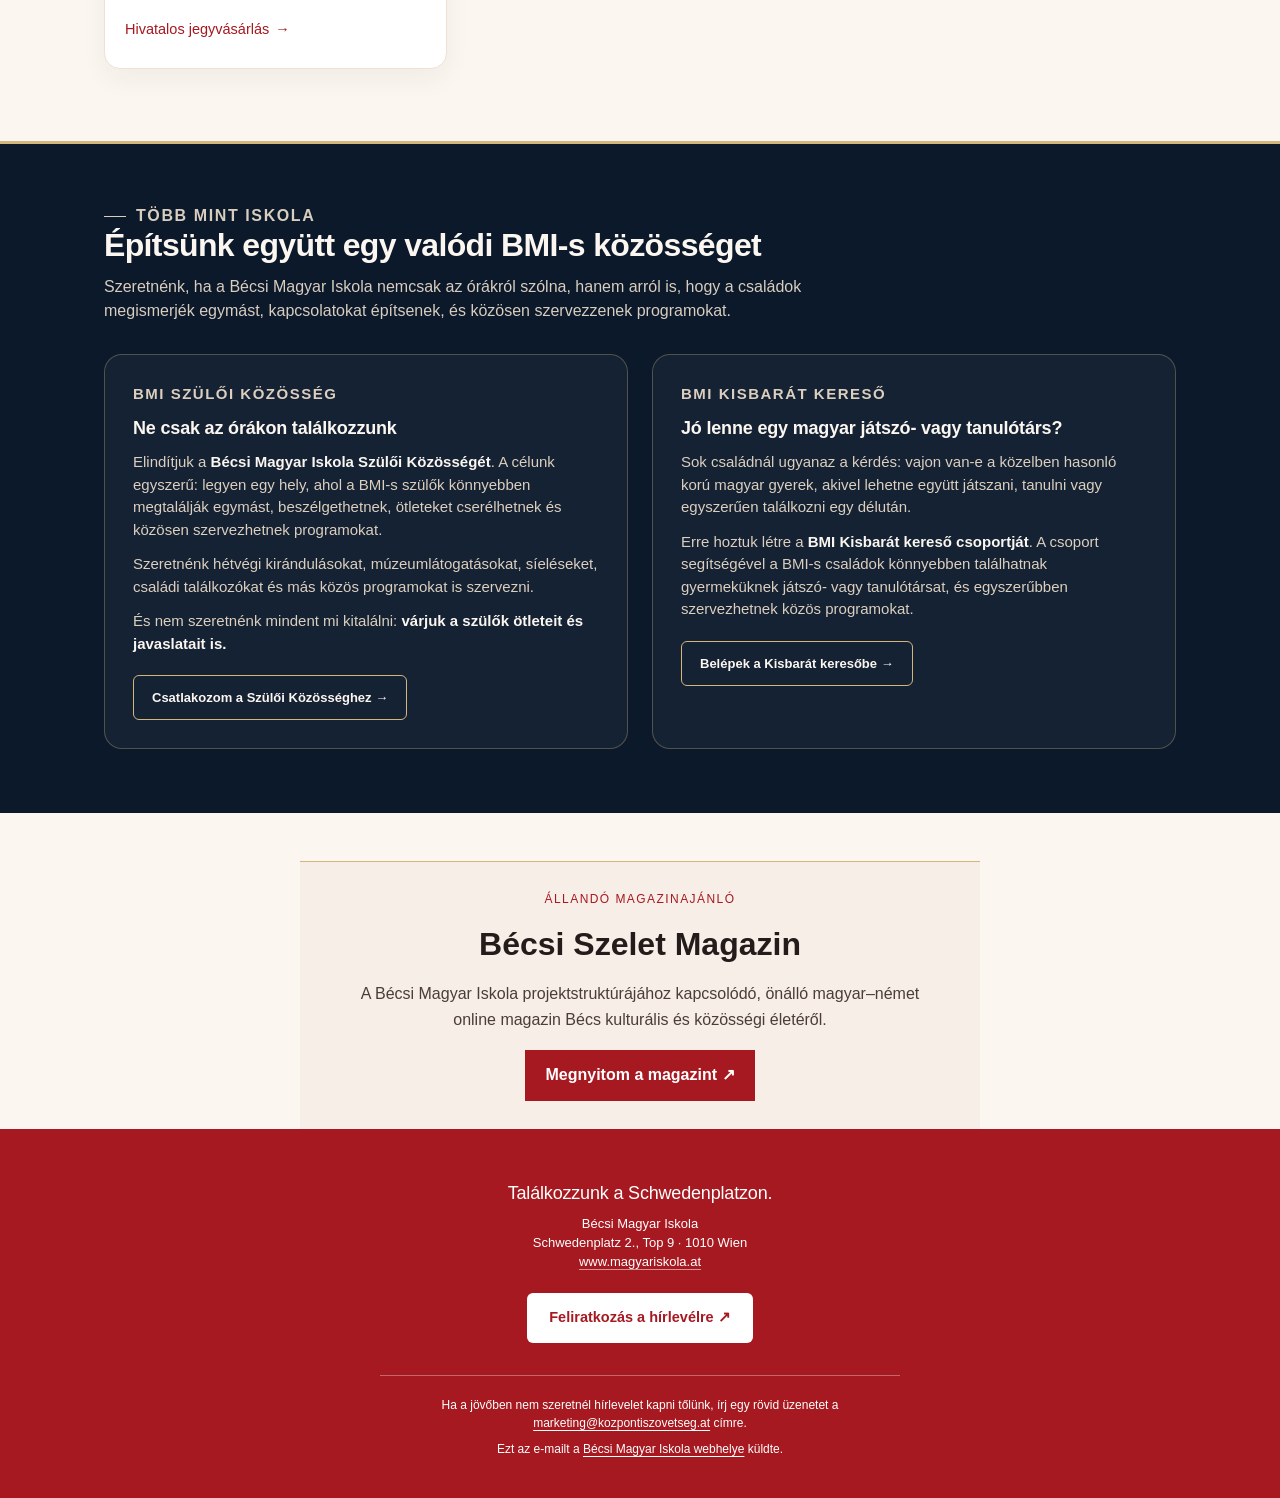
==== commit 8bbc84f4: "fix: fotó és pedagógiai szöveg két hasábban, kompakt jelentkezési linkek" ====
--- a/index.html
+++ b/index.html
@@ -102,26 +102,28 @@
   <section class="recap" id="magyar-foglalkozasok" aria-labelledby="magyar-foglalkozasok-title">
     <div class="wrap">
       <article class="recap-card">
-        <div class="recap-grid">
+        <div class="recap-grid bmi-language-grid">
           <div class="recap-copy">
             <p class="eyebrow">BÉCSI MAGYAR ISKOLA · FOGLALKOZÁSAINK</p>
             <h2 class="recap-title" id="magyar-foglalkozasok-title">Magyar foglalkozások – nyelv, kultúra, közösség</h2>
             <p class="standfirst">A magyar nyelv ápolása, a szókincs bővítése és hagyományaink megismerése játékos, életkorhoz igazodó foglalkozásokon.</p>
-            <figure class="recap-figure"><img class="recap-photo" src="https://static.wixstatic.com/media/b0aee1_29d321a6f36049ec9ca51ab4839f7059~mv2.jpg" alt="Gyermekek közösen dolgoznak magyar nyelvi foglalkozáson a Bécsi Magyar Iskolában" loading="lazy" width="1408" height="1056"></figure>
             <div class="article">
               <p>A magyar foglalkozások témái között szerepelt többek között a <strong>Népmese napja</strong>, valamint híres magyar személyiségek születésének évfordulóihoz kapcsolódó megemlékezések. Az egyes alkalmak feladatait mindig az aktuális témakör köré építjük, figyelembe véve a gyermekek életkorát, nyelvi fejlettségét és egyéni képességeit.</p>
               <p>A tematikus foglalkozások mellett kiemelt figyelmet fordítunk a magyar nyelv alapjainak elsajátítására és elmélyítésére. Ismerkedünk a magyar ábécé betűivel, gyakoroljuk a betűfelismerést, az olvasást és a fontosabb helyesírási szabályokat.</p>
               <p>Minden foglalkozáson feldolgozunk rövidebb vagy hosszabb szövegeket is, amelyek az évszakokhoz, az ünnepekhez, a hagyományokhoz és a gyermekek mindennapi élményeihez kapcsolódnak. A változatos, játékos feladatokkal célunk a magyar nyelv ápolása, a szókincs bővítése, valamint a magyar kultúra és hagyományok megismertetése és megszerettetése.</p>
               <h3>Válassz magyar nyelvi csoportot</h3>
-              <p><a class="event-cta" href="https://www.magyariskola.at/event-details/magyarnyelv-schwedenplatz-1" target="_blank" rel="noopener"><span>Schwedenplatz · 6–10 év · szombat 10:00–12:00</span><span class="arrow" aria-hidden="true">→</span></a></p>
-              <p><a class="event-cta" href="https://www.magyariskola.at/event-details/magyarnyelv-schwedenplatz-2" target="_blank" rel="noopener"><span>Schwedenplatz · 10–14 év · kéthetente szombat 12:00–14:00</span><span class="arrow" aria-hidden="true">→</span></a></p>
-              <p><a class="event-cta" href="https://www.magyariskola.at/event-details/magyaroktatas-kedd-2026" target="_blank" rel="noopener"><span>Aspern · 6–10 év · kedd 15:30–17:00</span><span class="arrow" aria-hidden="true">→</span></a></p>
-              <p><a class="event-cta" href="https://www.magyariskola.at/event-details/magyarnyelv-szerda-2026" target="_blank" rel="noopener"><span>Seestadt · 6–10 év · szerda 16:00–17:30</span><span class="arrow" aria-hidden="true">→</span></a></p>
-              <p><a class="event-cta" href="https://www.magyariskola.at/event-details/iskolabaden-2026" target="_blank" rel="noopener"><span>Baden · 7–8 év · kedd 16:00–17:30</span><span class="arrow" aria-hidden="true">→</span></a></p>
-              <p><a class="event-cta" href="https://programvalaszto.magyariskola.at/korosztalyok.html"><span>Magyar nyelvi foglalkozások korosztályonként</span><span class="arrow" aria-hidden="true">→</span></a></p>
-              <p><a class="event-cta" href="https://programvalaszto.magyariskola.at/"><span>Összes foglalkozás és jelentkezési lehetőség</span><span class="arrow" aria-hidden="true">→</span></a></p>
+              <nav class="bmi-language-links" aria-label="Magyar nyelvi csoportok és jelentkezés">
+              <a class="event-cta" href="https://www.magyariskola.at/event-details/magyarnyelv-schwedenplatz-1" target="_blank" rel="noopener"><span>Schwedenplatz · 6–10 év · szombat 10:00–12:00</span><span class="arrow" aria-hidden="true">→</span></a>
+              <a class="event-cta" href="https://www.magyariskola.at/event-details/magyarnyelv-schwedenplatz-2" target="_blank" rel="noopener"><span>Schwedenplatz · 10–14 év · kéthetente szombat 12:00–14:00</span><span class="arrow" aria-hidden="true">→</span></a>
+              <a class="event-cta" href="https://www.magyariskola.at/event-details/magyaroktatas-kedd-2026" target="_blank" rel="noopener"><span>Aspern · 6–10 év · kedd 15:30–17:00</span><span class="arrow" aria-hidden="true">→</span></a>
+              <a class="event-cta" href="https://www.magyariskola.at/event-details/magyarnyelv-szerda-2026" target="_blank" rel="noopener"><span>Seestadt · 6–10 év · szerda 16:00–17:30</span><span class="arrow" aria-hidden="true">→</span></a>
+              <a class="event-cta" href="https://www.magyariskola.at/event-details/iskolabaden-2026" target="_blank" rel="noopener"><span>Baden · 7–8 év · kedd 16:00–17:30</span><span class="arrow" aria-hidden="true">→</span></a>
+              <a class="event-cta" href="https://programvalaszto.magyariskola.at/korosztalyok.html"><span>Magyar nyelvi foglalkozások korosztályonként</span><span class="arrow" aria-hidden="true">→</span></a>
+              <a class="event-cta" href="https://programvalaszto.magyariskola.at/"><span>Összes foglalkozás és jelentkezési lehetőség</span><span class="arrow" aria-hidden="true">→</span></a>
+              </nav>
             </div>
           </div>
+          <figure class="recap-figure"><img class="recap-photo" src="https://static.wixstatic.com/media/b0aee1_29d321a6f36049ec9ca51ab4839f7059~mv2.jpg" alt="Gyermekek közösen dolgoznak magyar nyelvi foglalkozáson a Bécsi Magyar Iskolában" loading="lazy" width="1408" height="1056"></figure>
         </div>
       </article>
     </div>
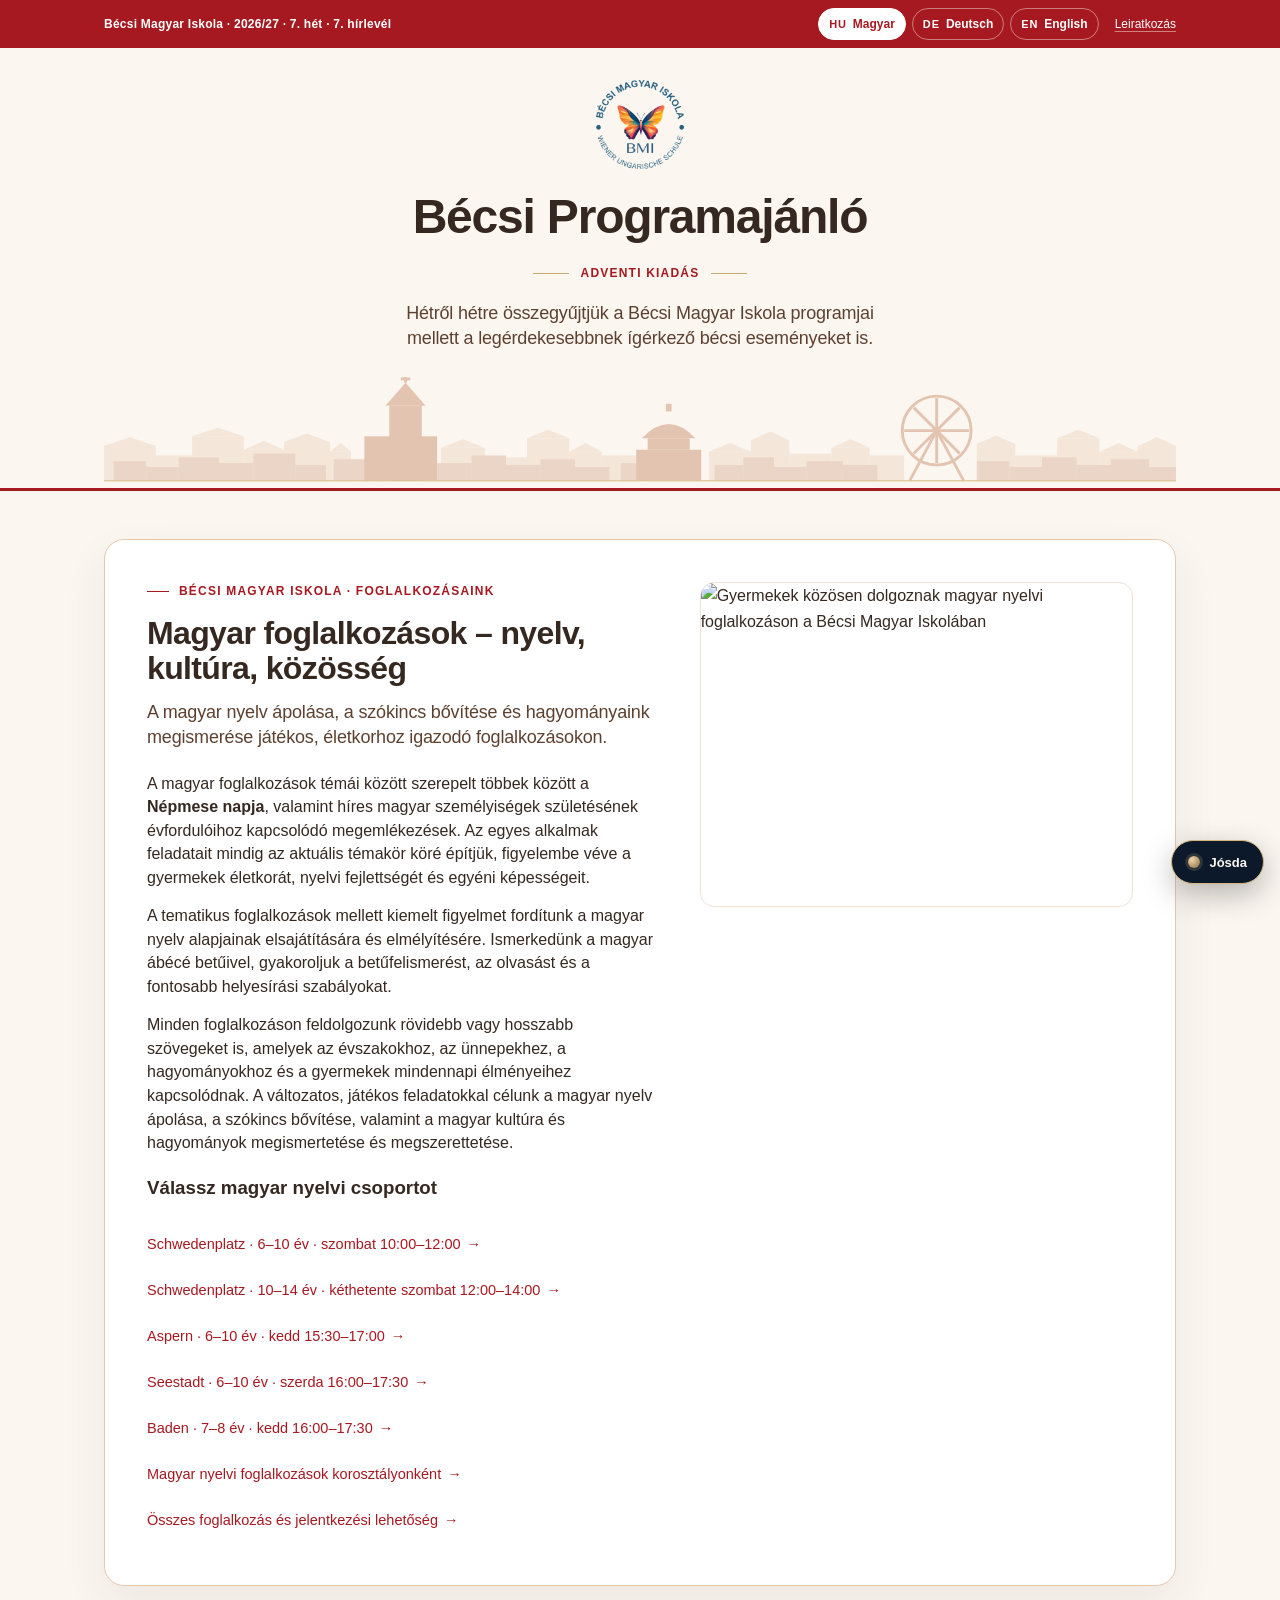
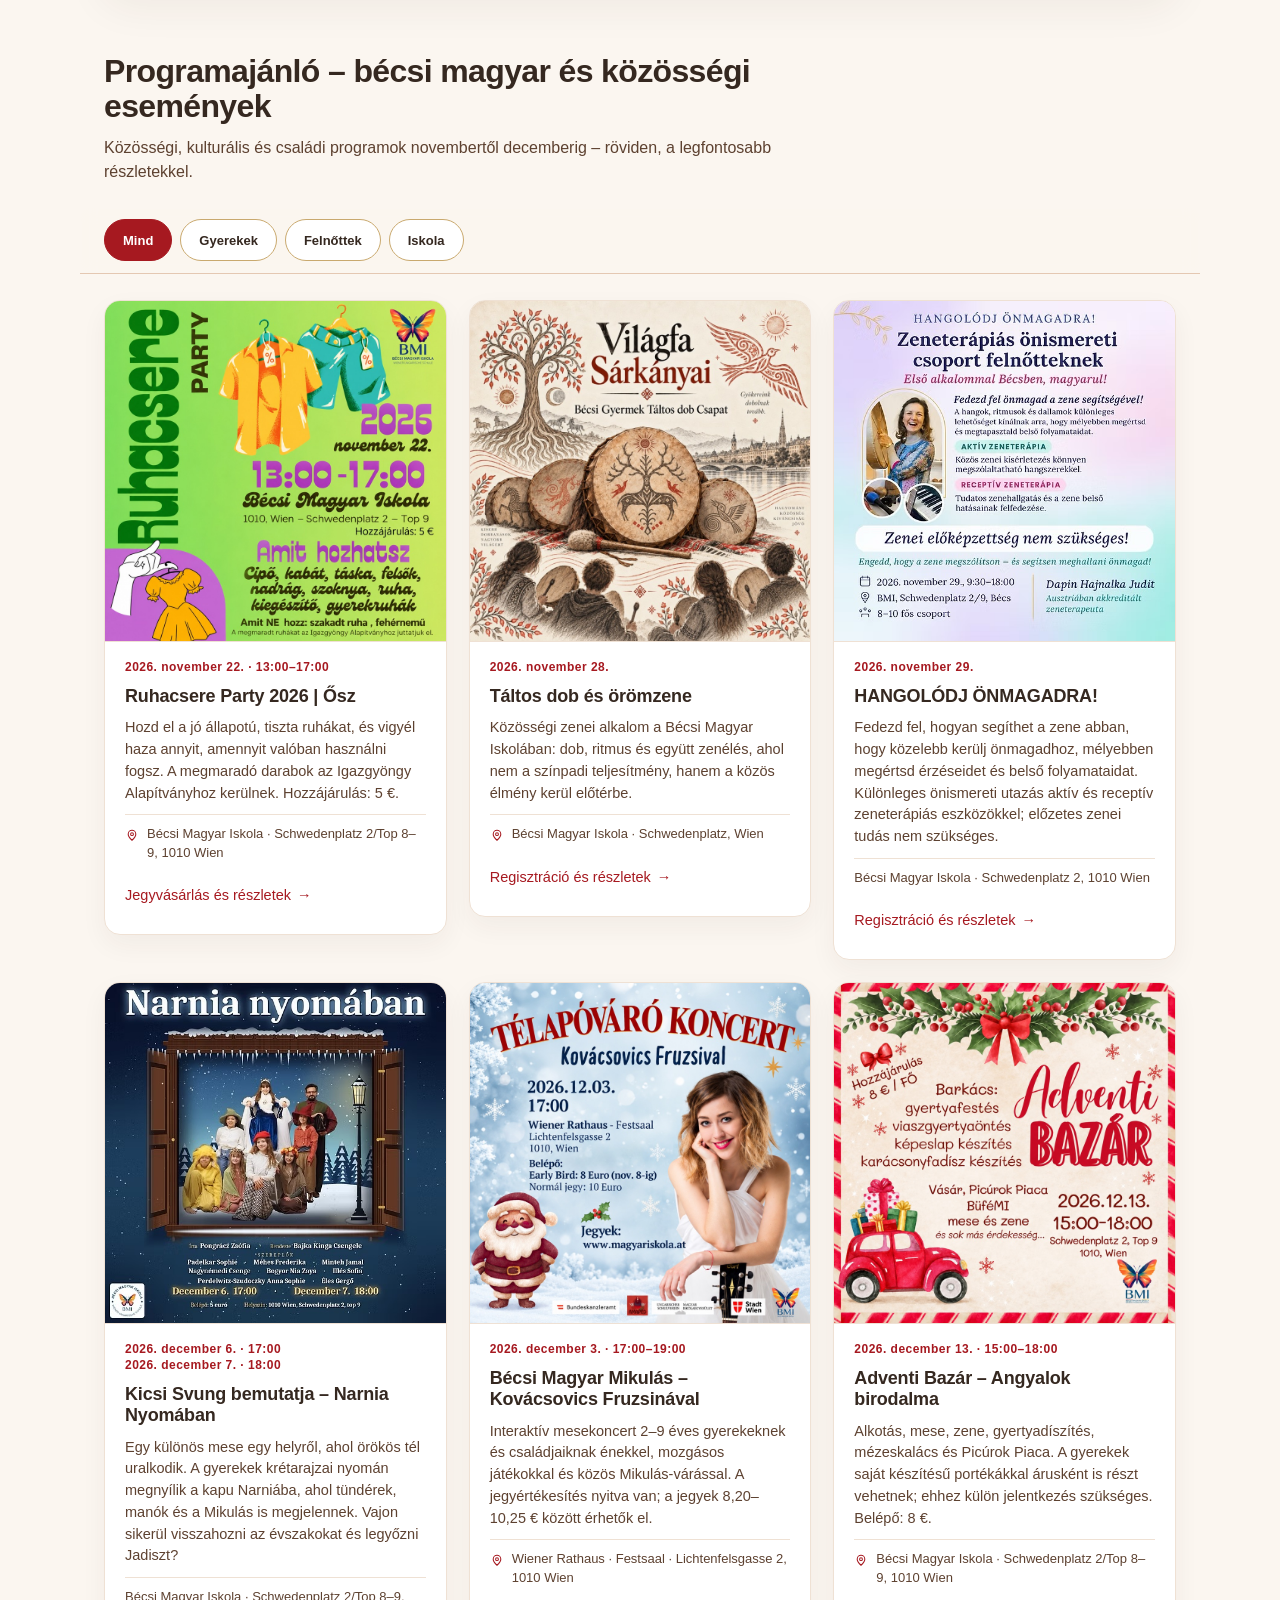
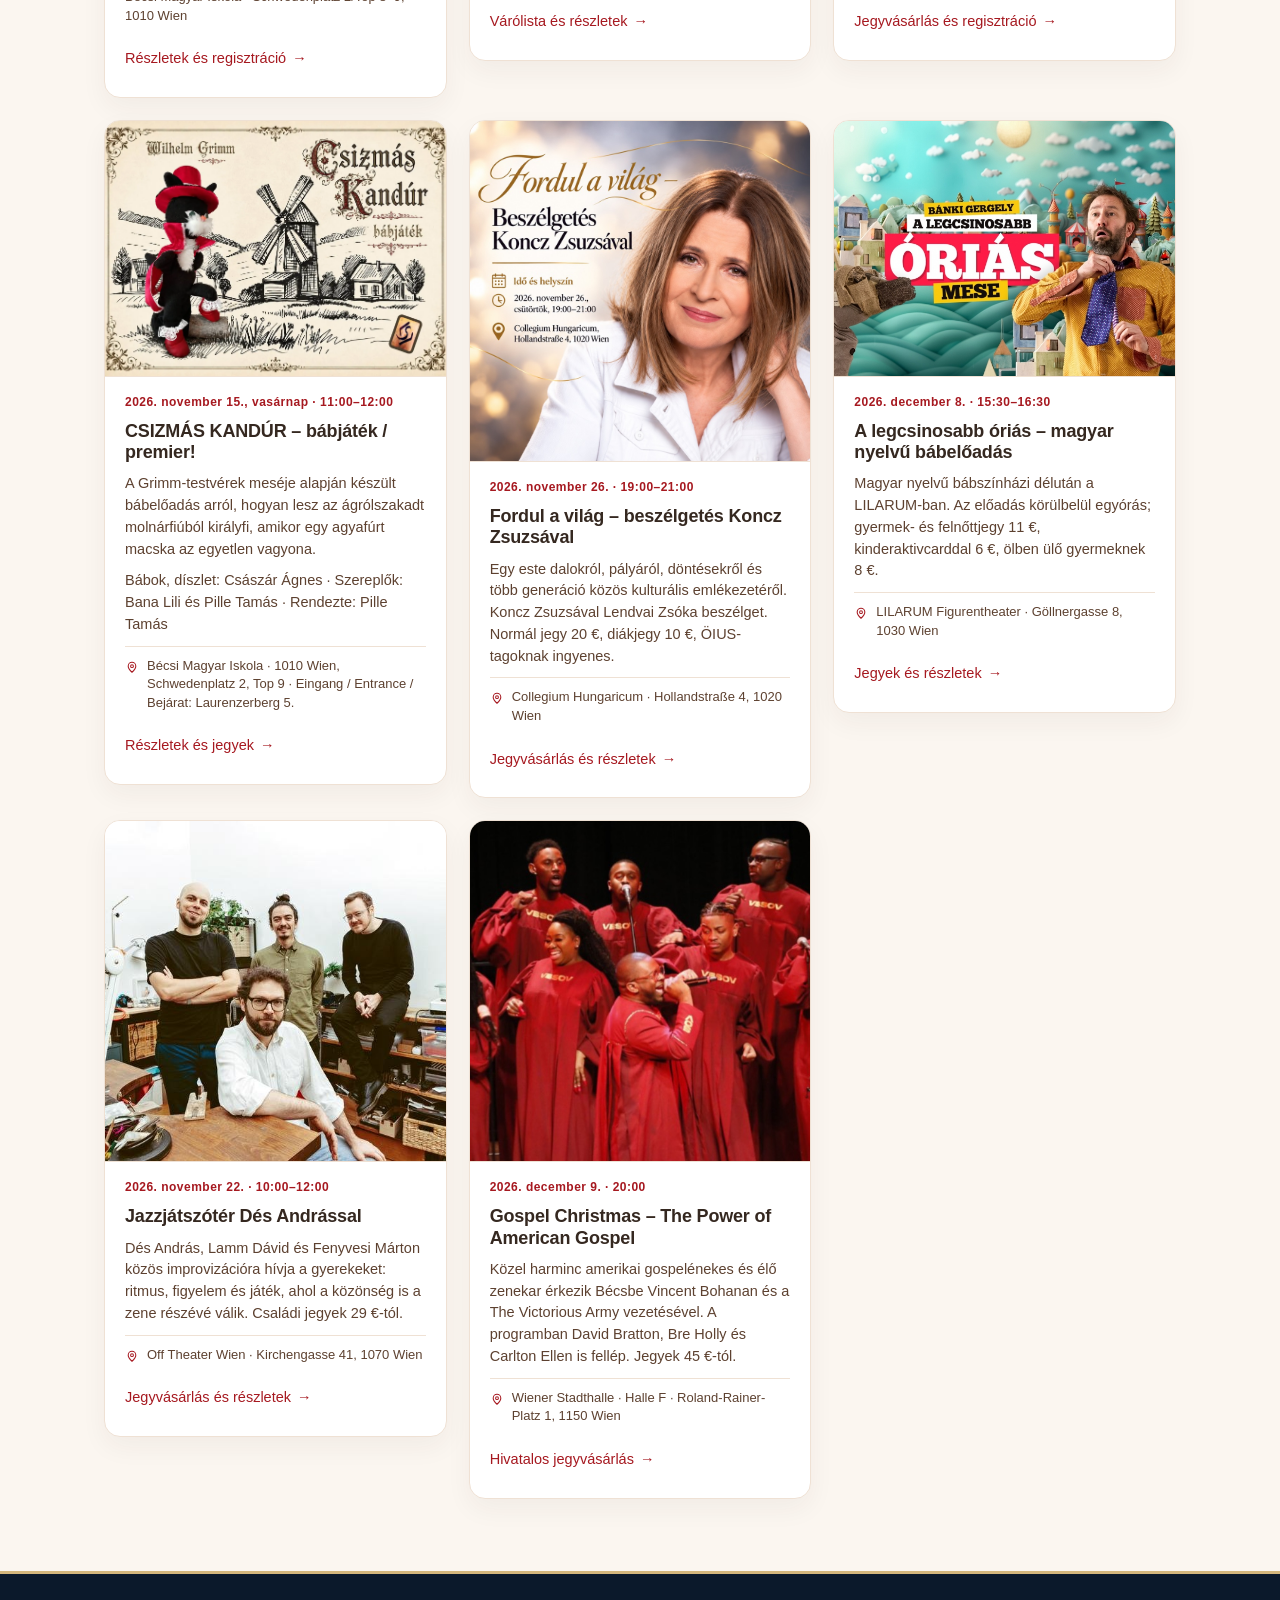
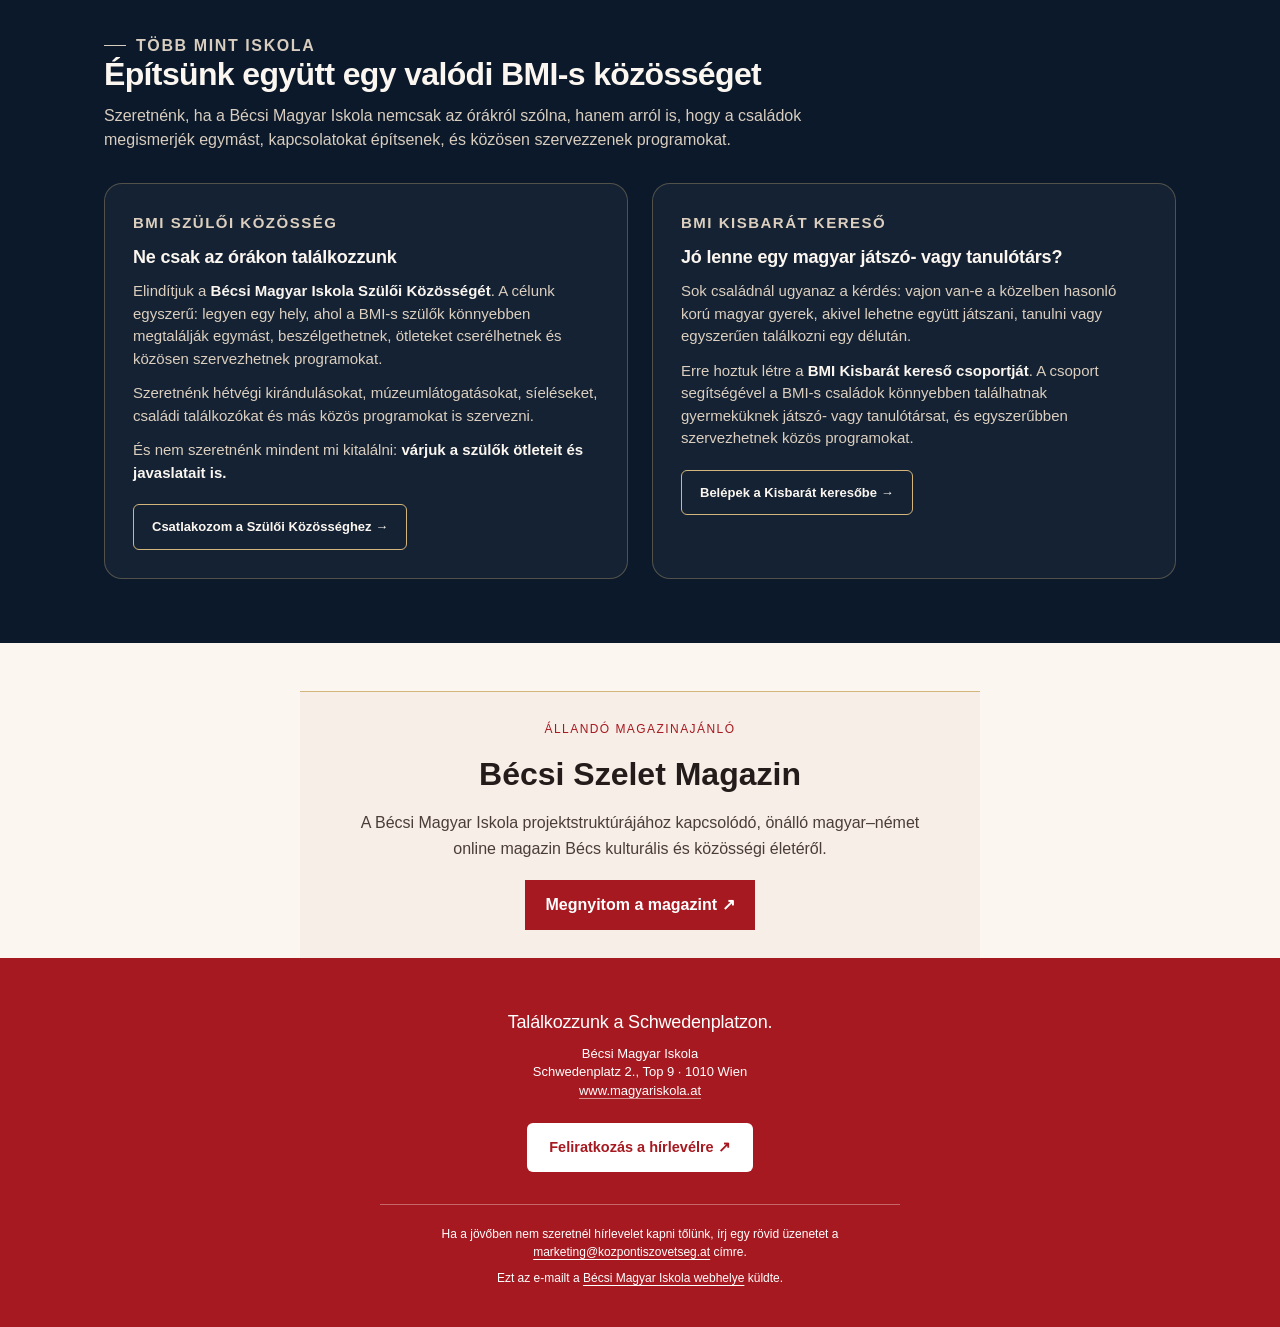
==== commit 53b43b8c: "Remove outdated Santa recap, Darvasi and SPONTAN cards" ====
--- a/index.html
+++ b/index.html
@@ -4,7 +4,7 @@
 <meta charset="utf-8">
 <meta name="viewport" content="width=device-width, initial-scale=1">
 <title>Programajánló – bécsi magyar és közösségi események | Bécsi Magyar Iskola</title>
-<meta name="description" content="Bécsi magyar és közösségi programajánló: iskolai események, Csizmás Kandúr, Darvasi László, adventi programok és további bécsi ajánlatok.">
+<meta name="description" content="Bécsi magyar és közösségi programajánló: iskolai események, Csizmás Kandúr, adventi programok és további bécsi ajánlatok.">
 <link rel="canonical" href="https://hirlevel.magyariskola.at/">
 <link rel="alternate" hreflang="hu" href="https://hirlevel.magyariskola.at/">
 <link rel="alternate" hreflang="de" href="https://hirlevel.magyariskola.at/de/">
@@ -17,7 +17,7 @@
 <meta property="og:site_name" content="Bécsi Magyar Iskola">
 <meta property="og:locale" content="hu_AT">
 <meta property="og:title" content="Programajánló – bécsi magyar és közösségi események | Bécsi Magyar Iskola">
-<meta property="og:description" content="Bécsi magyar és közösségi programajánló: iskolai események, Csizmás Kandúr, Darvasi László, adventi programok és további bécsi ajánlatok.">
+<meta property="og:description" content="Bécsi magyar és közösségi programajánló: iskolai események, Csizmás Kandúr, adventi programok és további bécsi ajánlatok.">
 <link rel="icon" href="assets/brand/bmi-logo.webp">
 <link rel="stylesheet" href="assets/site.css">
 <script type="application/ld+json">{"@context":"https://schema.org","@type":"WebPage","@id":"https://hirlevel.magyariskola.at/#webpage","url":"https://hirlevel.magyariskola.at/","inLanguage":"hu","isPartOf":{"@type":"WebSite","@id":"https://hirlevel.magyariskola.at/#website"},"publisher":{"@type":"EducationalOrganization","name":"Bécsi Magyar Iskola","url":"https://www.magyariskola.at/","sameAs":"https://www.wikidata.org/wiki/Q141274560"},"mentions":{"@type":"Periodical","@id":"https://www.becsiszelet.at/#periodical","name":"Bécsi Szelet","url":"https://www.becsiszelet.at/","sameAs":"https://www.wikidata.org/wiki/Q142154314","founder":{"@type":"Person","name":"Norbert Bánhalmi","sameAs":"https://www.wikidata.org/wiki/Q56391118"}}}</script>
@@ -75,29 +75,6 @@
 </header>
 
 <main id="main">
-  <section class="recap" aria-labelledby="recap-title">
-    <div class="wrap">
-      <article class="recap-card">
-        <div class="recap-grid">
-          <div class="recap-copy">
-            <p class="eyebrow">VISSZATEKINTÉS</p>
-            <h2 class="recap-title" id="recap-title">Így készültünk tavaly a Télapóra – kulisszatitkok</h2>
-            <p class="standfirst">Egy kis betekintés a színfalak mögé: hónapokig tartó szervezés, váratlan fordulatok, az utolsó pillanatban megoldott problémák – és a pillanat, amikor megérkeznek a gyerekek, és minden a helyére kerül.</p>
-            <div class="article">
-            <p>Minden évben októberben elkezdjük a készülődést a Télapó érkezésére. Gondosan megtervezünk mindent, lépésről lépésre. Egyeztetünk a helyszínnel, és gondosan kiválasztjuk, hogy mi kerüljön bele a kis csomagokba, amelyeket a gyerekek kapnak. Az ajándékok beszerzése és csomagolása általában egy egész napot vesz igénybe. Aztán, ahogy lenni szokott, mindig van valami bökkenő. Kevesebb a tasak, vagy eltörnek a csokimikulások. Ezeket pótolni kell. Aztán eljön a nagy nap. Hatalmas csomagokkal, kellékekkel indulunk útnak az iskolából a Rathaus felé. A kipakolásnál derül ki, hogy egy fontos, pótolhatatlan kellék bent maradt a suliban. Ilyenkor versenyt futsz az idővel: visszamész a suliba, közben folyamatosan vonalban vagy a többi szervezővel, nézed az időt, és vigyázol arra, hogy piroson ne menjél át a zebrán.</p>
-            <p>Visszaérsz a helyszínre, minden megvan. Csak a Télapó hiányzik, pedig istenbizony láttad az épületben. Vadul keresed, keresteted, előkerül. Pár szóban egyezteted vele, hogy mi is a feladata. Nem mintha nem tudná, de szeretsz biztosra menni.</p>
-            <p>Egy pillanatra megszusszansz. Eszedbe jut, hogy szomjas vagy, mert ma még nem ittál. Igen ám, de a fellépőknek se vittél vizet. Elfelejtettél venni, és már nincs időd kimenni. Felhívod a barátnődet, megkérdezed, merre van, és megkéred, hogy azonnal kanyarodjon be egy boltba kis flakonos vizekért.</p>
-            <p>Érkeznek a gyerekek, és hirtelen minden a helyére kerül. Csillognak-villognak a nagy csillárok. Elkezd zsongni ez a gyönyörű terem, és úgy érzed, hogy most már minden rendben van.</p>
-            <p class="recap-note">Idén is találkozzunk a Bécsi Magyar Mikuláson! <a href="https://www.magyariskola.at/event-details/becsi-magyar-mikulas" target="_blank" rel="noopener">December 3-án várunk benneteket</a> – gyertek el újra, ünnepeljünk együtt!</p>
-            </div>
-          </div>
-          <figure class="recap-figure">
-            <img class="recap-photo" src="assets/recap/telapo-kulisszatitkok.jpeg" alt="A tavalyi Télapó-ünnepség és az előkészületek háromrészes fotókollázsa" loading="lazy" width="1200" height="1200">
-          </figure>
-        </div>
-      </article>
-    </div>
-  </section>
 
   <section class="recap" id="magyar-foglalkozasok" aria-labelledby="magyar-foglalkozasok-title">
     <div class="wrap">
@@ -215,16 +192,6 @@
         </div>
       </article>
       <article class="event" data-cat="felnottek">
-        <div class="event-media"><img src="assets/events/spontan.jpg" alt="SPONTÁN fotókiállítás – hivatalos plakát" loading="lazy" width="900" height="900"></div>
-        <div class="event-body">
-          <p class="event-date">2026. november 15–21.</p>
-          <h3 class="event-title">SPONTÁN – fotókiállítás</h3>
-          <p class="event-desc">Kortárs fotográfiai kiállítás, amely több alkotó személyes látásmódját hozza közös térbe. A kiállítás 2026. november 15-én 16:00-tól november 21-ig látogatható, a CITYgalleryVIENNA nyitvatartási idejében, naponta 14:00–20:00 között. A hivatalos megnyitó november 15-én 17:00-kor kezdődik.</p>
-          <p class="event-loc"><svg viewBox="0 0 24 24" width="14" height="14" aria-hidden="true" focusable="false" fill="none" stroke="currentColor" stroke-width="1.8" stroke-linecap="round" stroke-linejoin="round"><path d="M12 21s-6.5-6.1-6.5-10.5a6.5 6.5 0 1 1 13 0C18.5 14.9 12 21 12 21Z"/><circle cx="12" cy="10.5" r="2.4"/></svg><span>City Gallery Vienna</span></p>
-          <a class="event-cta" href="https://exhibition.vipach.at" target="_blank" rel="noopener"><span>Kiállítás és részletek</span><span class="arrow" aria-hidden="true">→</span></a>
-        </div>
-      </article>
-      <article class="event" data-cat="felnottek">
         <div class="event-media"><img src="assets/events/koncz-zsuzsa.jpg" alt="Koncz Zsuzsa" loading="lazy" width="900" height="900"></div>
         <div class="event-body">
           <p class="event-date">2026. november 26. · 19:00–21:00</p>
@@ -242,16 +209,6 @@
           <p class="event-desc">Magyar nyelvű bábszínházi délután a LILARUM-ban. Az előadás körülbelül egyórás; gyermek- és felnőttjegy 11 €, kinderaktivcarddal 6 €, ölben ülő gyermeknek 8 €.</p>
           <p class="event-loc"><svg viewBox="0 0 24 24" width="14" height="14" aria-hidden="true" focusable="false" fill="none" stroke="currentColor" stroke-width="1.8" stroke-linecap="round" stroke-linejoin="round"><path d="M12 21s-6.5-6.1-6.5-10.5a6.5 6.5 0 1 1 13 0C18.5 14.9 12 21 12 21Z"/><circle cx="12" cy="10.5" r="2.4"/></svg><span>LILARUM Figurentheater · Göllnergasse 8, 1030 Wien</span></p>
           <a class="event-cta" href="https://lilarum.at/veranstaltungsreihe/a-legcsinosabb-orias/" target="_blank" rel="noopener"><span>Jegyek és részletek</span><span class="arrow" aria-hidden="true">→</span></a>
-        </div>
-      </article>
-      <article class="event" data-cat="felnottek">
-        <div class="event-media"><img src="assets/events/darvasi.jpg" alt="Darvasi László író fekete-fehér portréja" loading="lazy" width="900" height="900"></div>
-        <div class="event-body">
-          <p class="event-date">2026. november 17., kedd · 19:00–21:00</p>
-          <h3 class="event-title">A csodáért dolgozni kell – Beszélgetés Darvasi Lászlóval</h3>
-          <p class="event-desc">A Schwedenplatzi beszélgetések vendége Darvasi László író. Új novelláskötetéről és a Neandervölgyiek című regényéről Lendvai Zsóka beszélget vele. Normál jegy 15 €, diákjegy 10 €, ÖIUS-tagoknak díjmentes.</p>
-          <p class="event-loc"><svg viewBox="0 0 24 24" width="14" height="14" aria-hidden="true" focusable="false" fill="none" stroke="currentColor" stroke-width="1.8" stroke-linecap="round" stroke-linejoin="round"><path d="M12 21s-6.5-6.1-6.5-10.5a6.5 6.5 0 1 1 13 0C18.5 14.9 12 21 12 21Z"/><circle cx="12" cy="10.5" r="2.4"/></svg><span>Központi Szövetség · Schwedenplatz 2, 1010 Wien</span></p>
-          <a class="event-cta" href="https://www.kozpontiszovetseg.at/event-details/darvasi-laszlo" target="_blank" rel="noopener"><span>Részletek és jegyek</span><span class="arrow" aria-hidden="true">→</span></a>
         </div>
       </article>
       <article class="event" data-cat="gyerekek">
--- a/assets/site.css
+++ b/assets/site.css
@@ -979,3 +979,14 @@
     animation-duration: 0.001ms !important;
   }
 }
+
+/* Magyar nyelvi foglalkozások: szerkesztőségi kétoszlopos elrendezés, sűrű CTA-lista */
+#magyar-foglalkozasok .bmi-language-grid { grid-template-columns: minmax(0, 1.08fr) minmax(0, .92fr); align-items: start; }
+#magyar-foglalkozasok .recap-figure { margin: 0; }
+#magyar-foglalkozasok .recap-photo { width: 100%; height: auto; }
+#magyar-foglalkozasok .bmi-language-links { display: flex; flex-direction: column; align-items: flex-start; gap: 2px; margin-top: 8px; }
+#magyar-foglalkozasok .bmi-language-links .event-cta { display: inline-flex; margin: 0; padding: 5px 0; line-height: 1.35; min-height: 44px; max-width: 100%; }
+@media (max-width: 980px) {
+  #magyar-foglalkozasok .bmi-language-grid { grid-template-columns: minmax(0, 1fr); }
+  #magyar-foglalkozasok .recap-figure { order: -1; }
+}
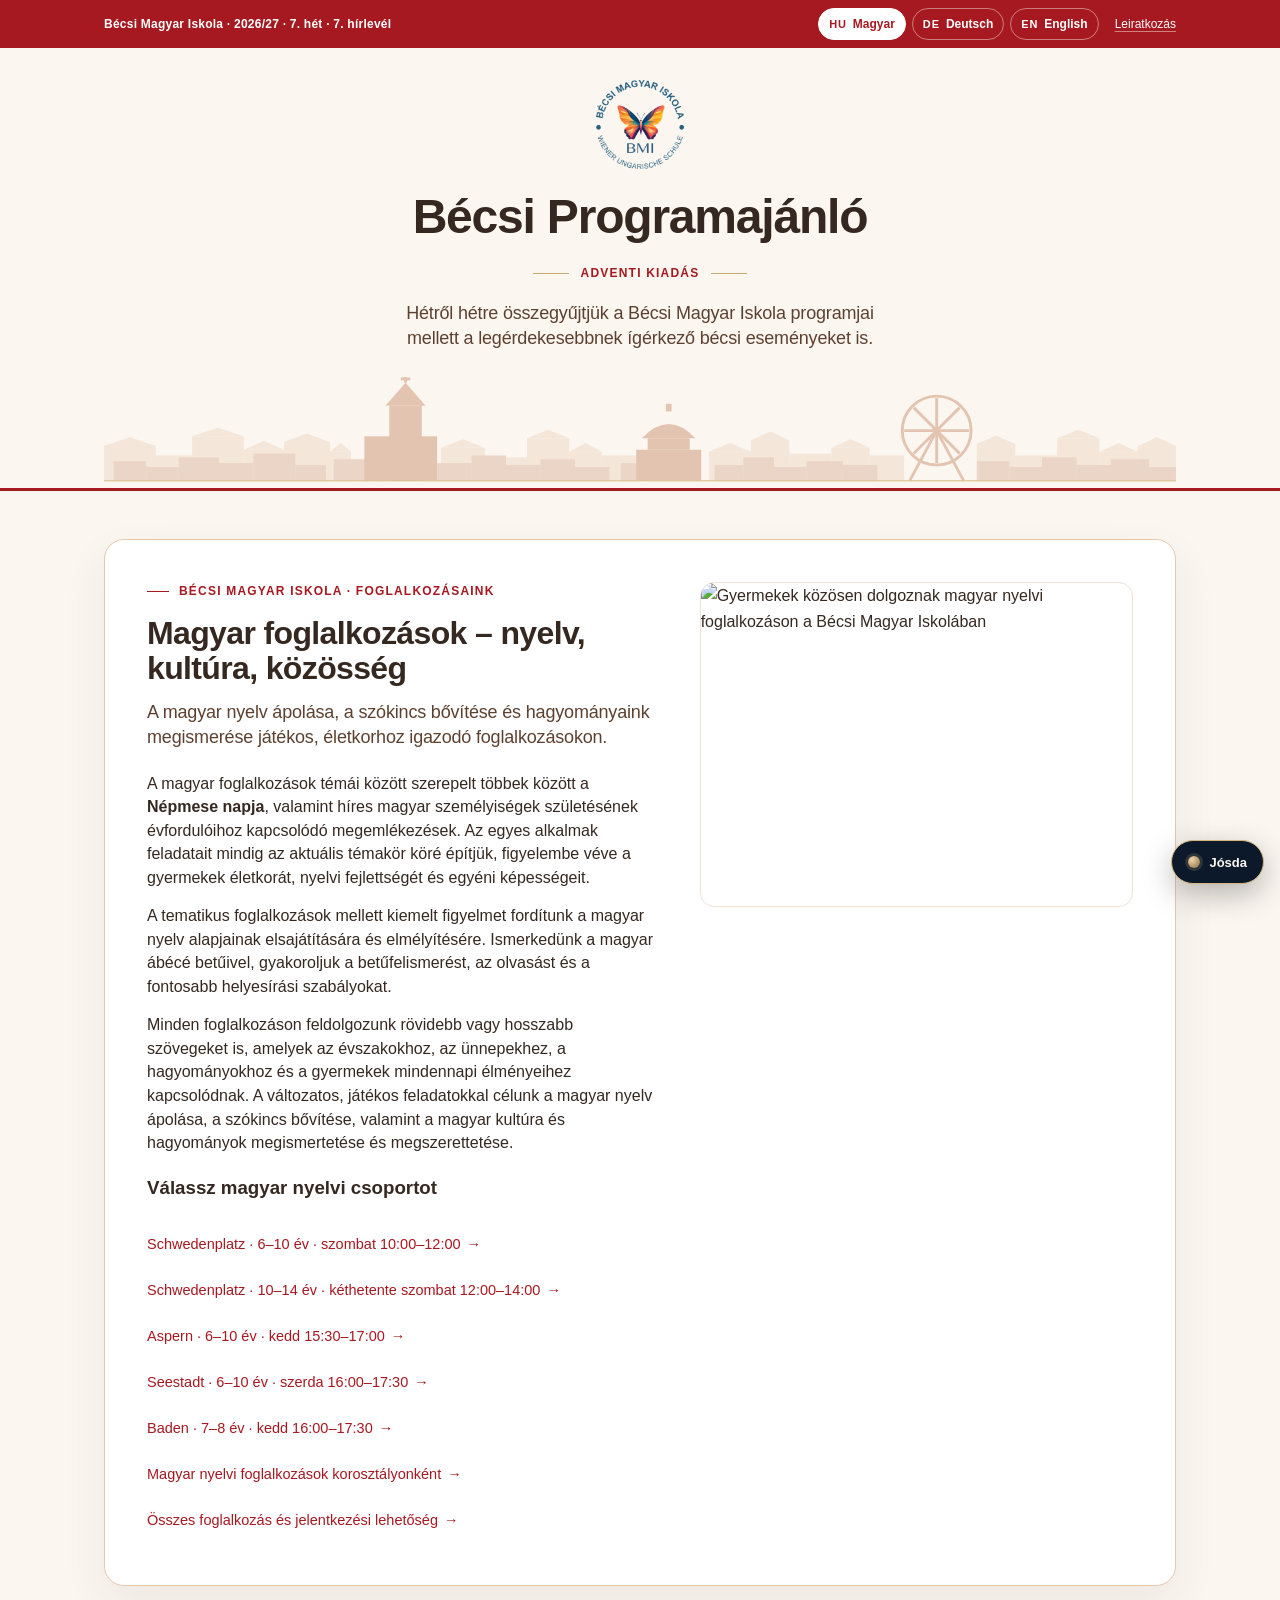
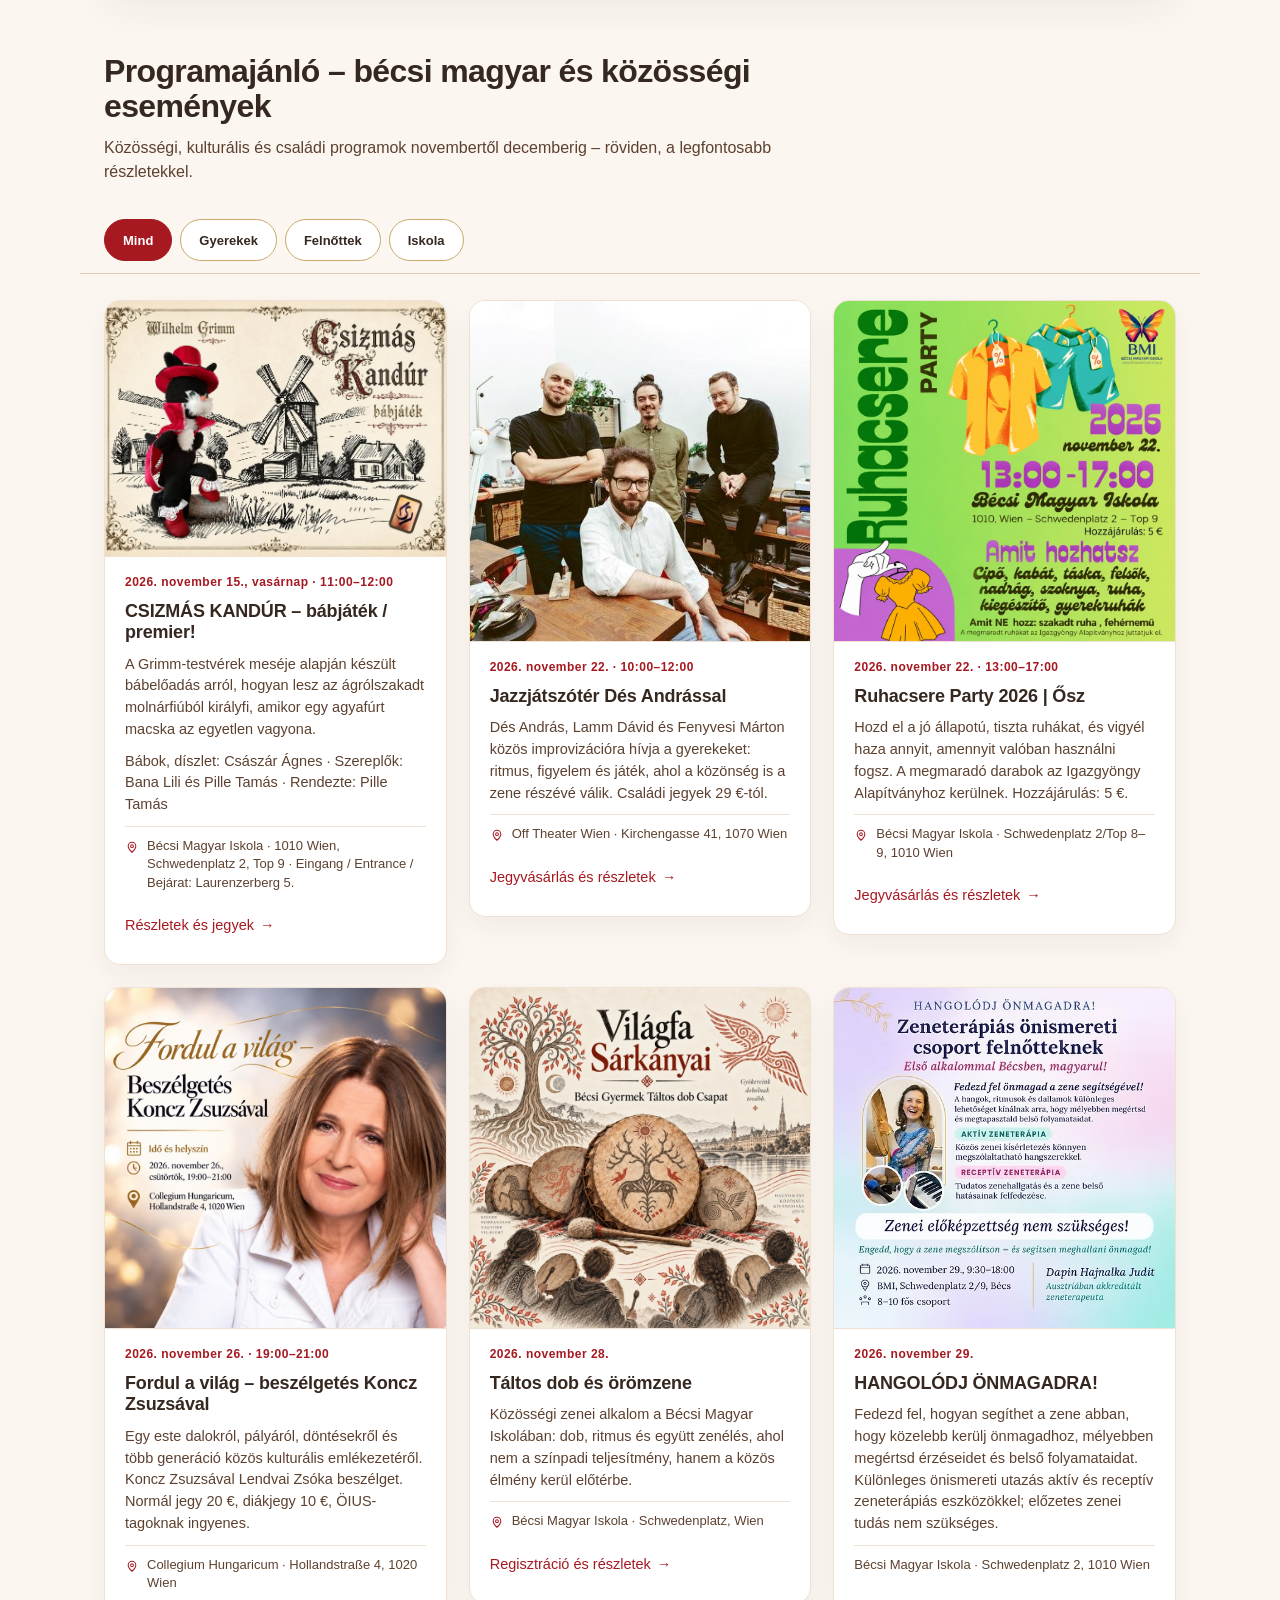
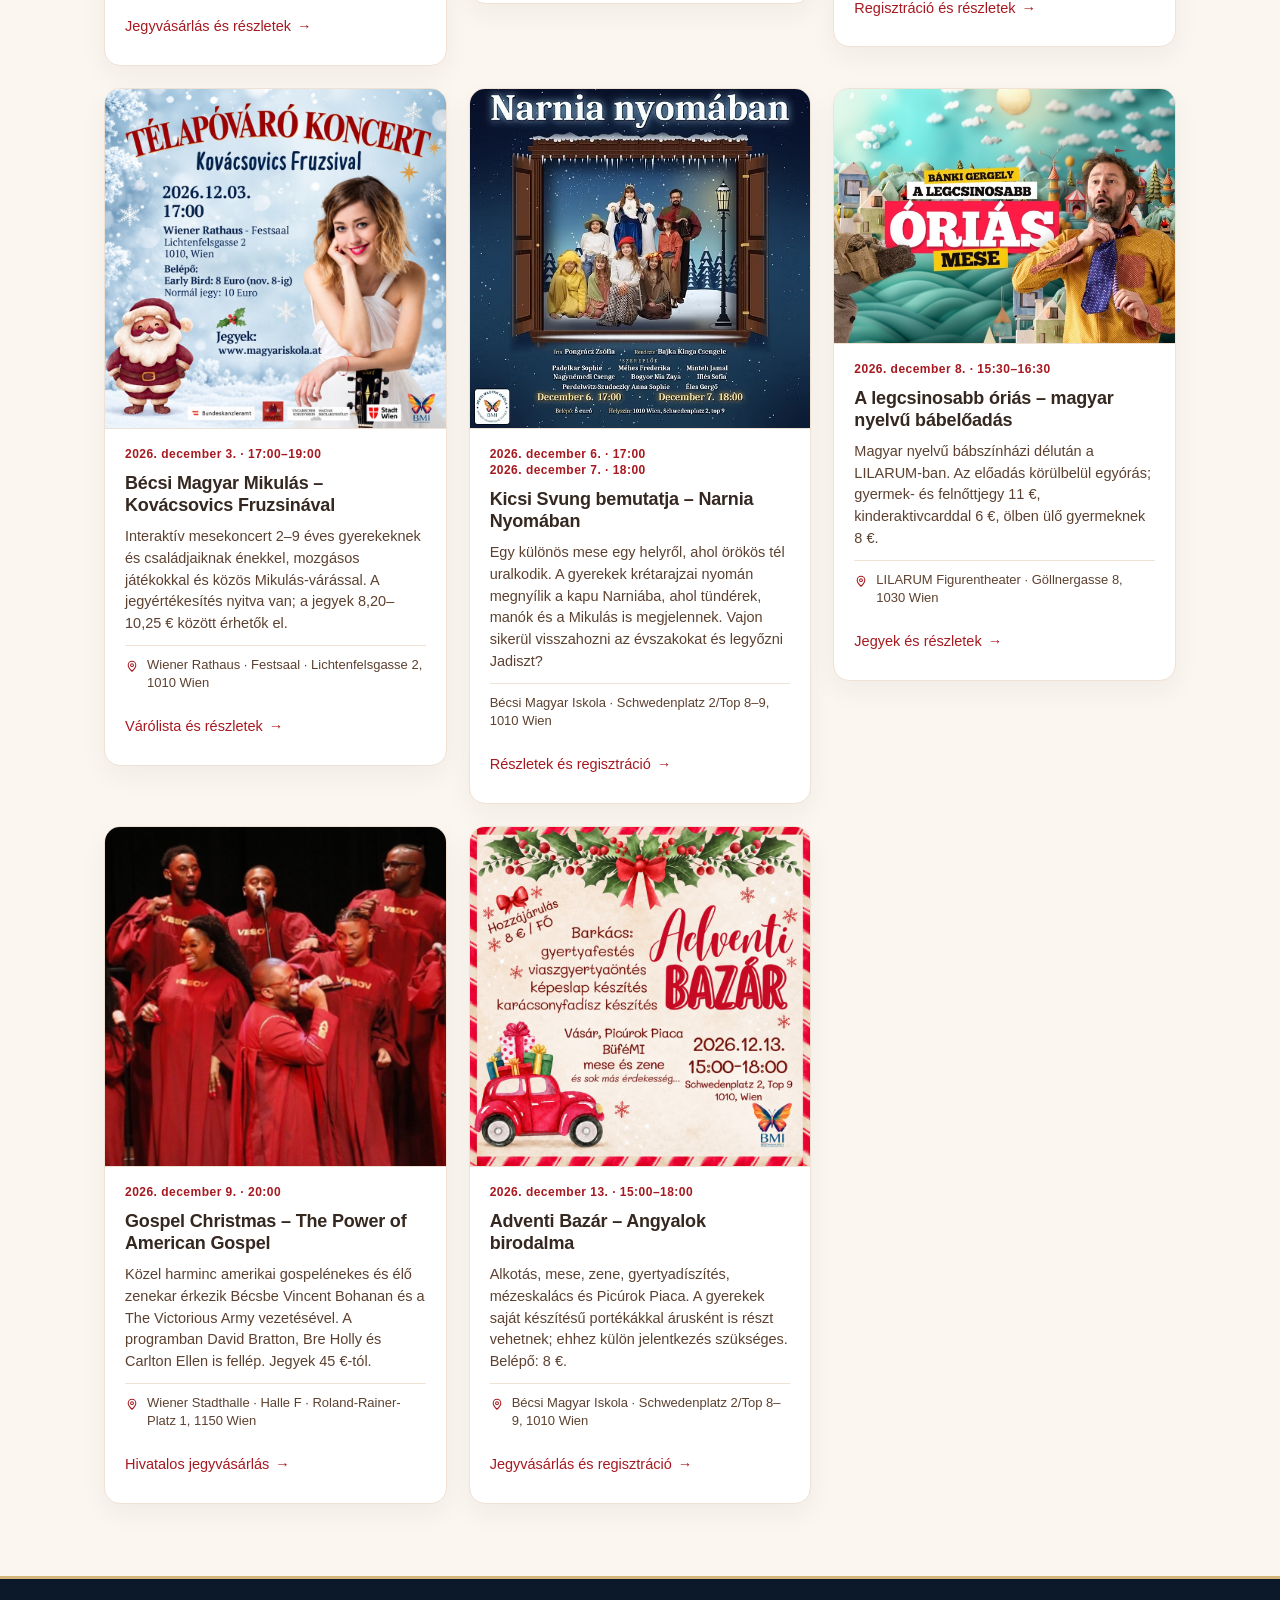
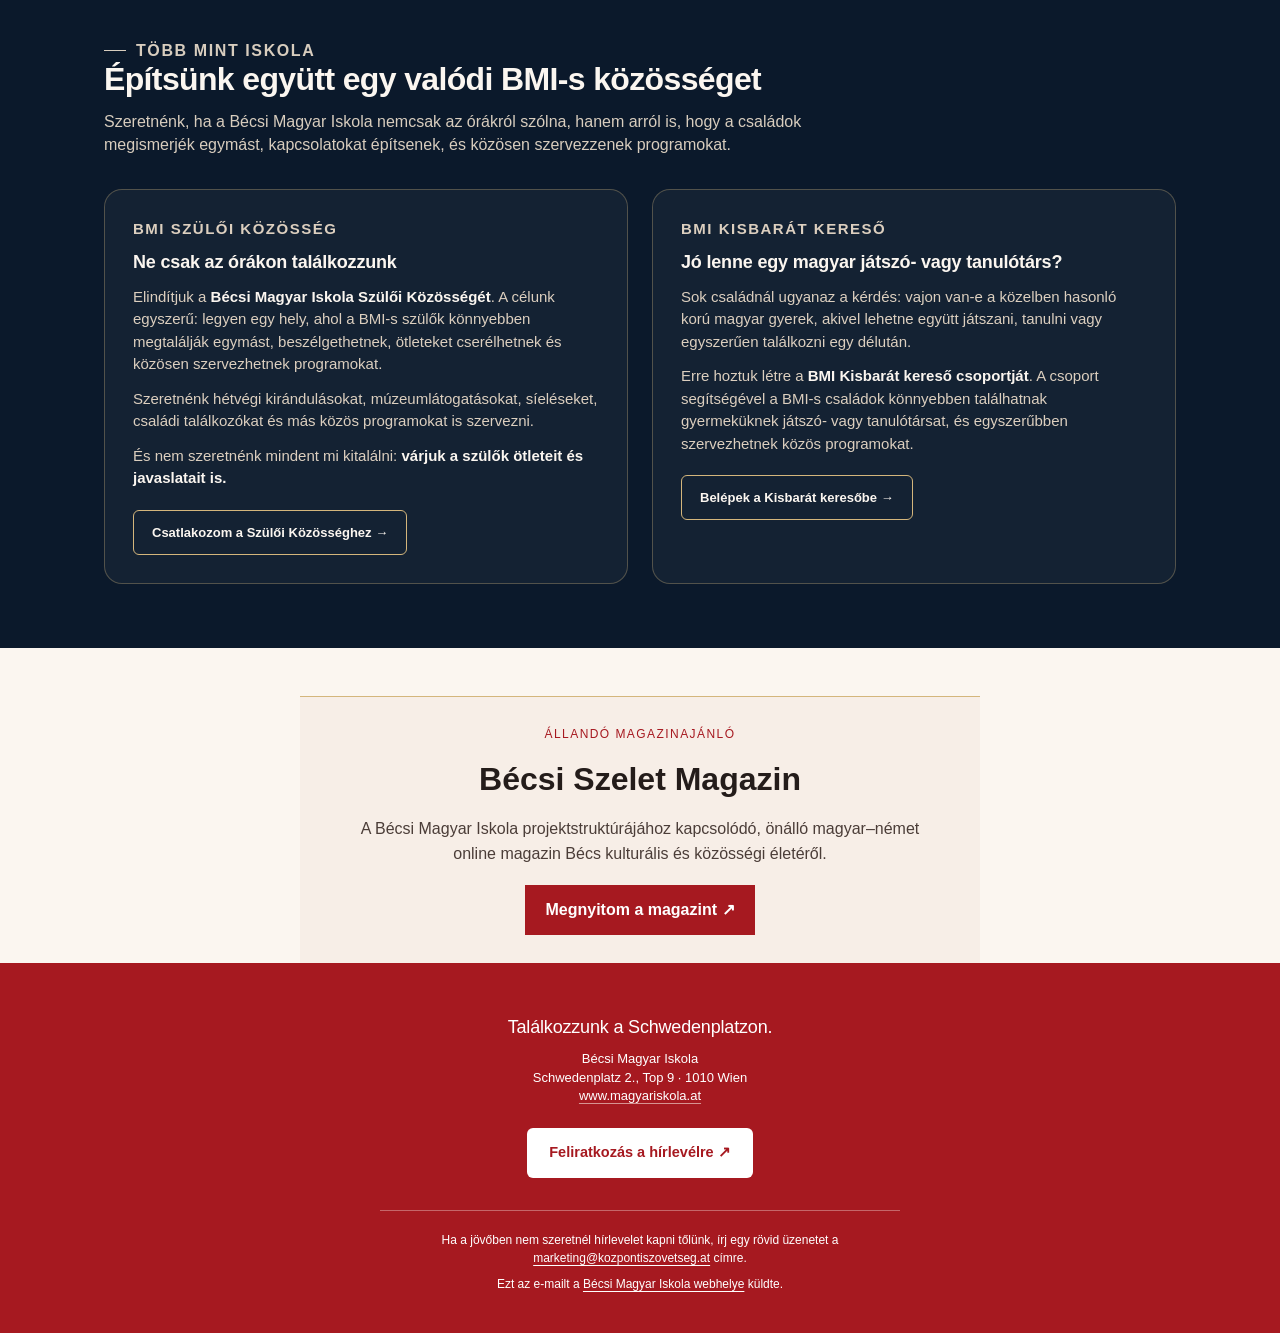
==== commit f2aa1475: "fix(newsletter): chronological program cards and Wix table layout" ====
--- a/index.html
+++ b/index.html
@@ -20,7 +20,61 @@
 <meta property="og:description" content="Bécsi magyar és közösségi programajánló: iskolai események, Csizmás Kandúr, adventi programok és további bécsi ajánlatok.">
 <link rel="icon" href="assets/brand/bmi-logo.webp">
 <link rel="stylesheet" href="assets/site.css">
-<script type="application/ld+json">{"@context":"https://schema.org","@type":"WebPage","@id":"https://hirlevel.magyariskola.at/#webpage","url":"https://hirlevel.magyariskola.at/","inLanguage":"hu","isPartOf":{"@type":"WebSite","@id":"https://hirlevel.magyariskola.at/#website"},"publisher":{"@type":"EducationalOrganization","name":"Bécsi Magyar Iskola","url":"https://www.magyariskola.at/","sameAs":"https://www.wikidata.org/wiki/Q141274560"},"mentions":{"@type":"Periodical","@id":"https://www.becsiszelet.at/#periodical","name":"Bécsi Szelet","url":"https://www.becsiszelet.at/","sameAs":"https://www.wikidata.org/wiki/Q142154314","founder":{"@type":"Person","name":"Norbert Bánhalmi","sameAs":"https://www.wikidata.org/wiki/Q56391118"}}}</script>
+<script type="application/ld+json">
+{
+  "@context": "https://schema.org",
+  "@type": "WebPage",
+  "@id": "https://hirlevel.magyariskola.at/#webpage",
+  "url": "https://hirlevel.magyariskola.at/",
+  "inLanguage": "hu",
+  "isPartOf": {
+    "@type": "WebSite",
+    "@id": "https://hirlevel.magyariskola.at/#website",
+    "url": "https://hirlevel.magyariskola.at/",
+    "publisher": {
+      "@id": "https://www.magyariskola.at/#organization"
+    }
+  },
+  "publisher": {
+    "@type": "EducationalOrganization",
+    "@id": "https://www.magyariskola.at/#organization",
+    "name": "Bécsi Magyar Iskola",
+    "url": "https://www.magyariskola.at/",
+    "sameAs": "https://www.wikidata.org/wiki/Q141274560",
+    "parentOrganization": {
+      "@id": "https://www.kozpontiszovetseg.at/#organization"
+    }
+  },
+  "mentions": {
+    "@type": "Periodical",
+    "@id": "https://www.becsiszelet.at/#periodical",
+    "name": "Bécsi Szelet Magazin",
+    "url": "https://www.becsiszelet.at/",
+    "sameAs": "https://www.wikidata.org/wiki/Q142154314",
+    "publisher": {
+      "@id": "https://www.kozpontiszovetseg.at/#organization"
+    },
+    "founder": [
+      {
+        "@type": "Person",
+        "@id": "https://www.wikidata.org/wiki/Q56391118",
+        "name": "Bánhalmi Norbert"
+      },
+      {
+        "@type": "Person",
+        "name": "Kovács Attila"
+      }
+    ],
+    "subjectOf": {
+      "@type": "DataCatalog",
+      "@id": "https://okoszisztema.kozpontiszovetseg.at/forrasok/#catalog"
+    }
+  },
+  "about": {
+    "@id": "https://www.magyariskola.at/#organization"
+  }
+}
+</script>
 </head>
 <body>
 <a class="skip" href="#program">Ugrás a programokhoz</a>
@@ -120,67 +174,8 @@
       </div>
       <div class="events">
       <!-- Only requested Advent 2026 events -->
-      <article class="event" data-cat="iskola">
-        <div class="event-media"><img src="assets/events/ruhacsere-party.jpg" alt="Ruhacsere Party 2026 – Ősz" loading="lazy" width="900" height="900"></div>
-        <div class="event-body">
-          <p class="event-date">2026. november 22. · 13:00–17:00</p>
-          <h3 class="event-title">Ruhacsere Party 2026 | Ősz</h3>
-          <p class="event-desc">Hozd el a jó állapotú, tiszta ruhákat, és vigyél haza annyit, amennyit valóban használni fogsz. A megmaradó darabok az Igazgyöngy Alapítványhoz kerülnek. Hozzájárulás: 5 €.</p>
-          <p class="event-loc"><svg viewBox="0 0 24 24" width="14" height="14" aria-hidden="true" focusable="false" fill="none" stroke="currentColor" stroke-width="1.8" stroke-linecap="round" stroke-linejoin="round"><path d="M12 21s-6.5-6.1-6.5-10.5a6.5 6.5 0 1 1 13 0C18.5 14.9 12 21 12 21Z"/><circle cx="12" cy="10.5" r="2.4"/></svg><span>Bécsi Magyar Iskola · Schwedenplatz 2/Top 8–9, 1010 Wien</span></p>
-          <a class="event-cta" href="https://www.magyariskola.at/event-details/ruhacsere-party-2026-osz" target="_blank" rel="noopener"><span>Jegyvásárlás és részletek</span><span class="arrow" aria-hidden="true">→</span></a>
-        </div>
-      </article>
-      <article class="event" data-cat="iskola">
-        <div class="event-media"><img src="assets/events/taltos-dob.jpg" alt="Táltos dob és örömzene – Bécsi Magyar Iskola" loading="lazy" width="900" height="900"></div>
-        <div class="event-body">
-          <p class="event-date">2026. november 28.</p>
-          <h3 class="event-title">Táltos dob és örömzene</h3>
-          <p class="event-desc">Közösségi zenei alkalom a Bécsi Magyar Iskolában: dob, ritmus és együtt zenélés, ahol nem a színpadi teljesítmény, hanem a közös élmény kerül előtérbe.</p>
-          <p class="event-loc"><svg viewBox="0 0 24 24" width="14" height="14" aria-hidden="true" focusable="false" fill="none" stroke="currentColor" stroke-width="1.8" stroke-linecap="round" stroke-linejoin="round"><path d="M12 21s-6.5-6.1-6.5-10.5a6.5 6.5 0 1 1 13 0C18.5 14.9 12 21 12 21Z"/><circle cx="12" cy="10.5" r="2.4"/></svg><span>Bécsi Magyar Iskola · Schwedenplatz, Wien</span></p>
-          <a class="event-cta" href="https://www.magyariskola.at/event-details/taltos-dob-es-oromzene-schwedenplatz" target="_blank" rel="noopener"><span>Regisztráció és részletek</span><span class="arrow" aria-hidden="true">→</span></a>
-        </div>
-      </article>
-            <article class="event" data-cat="felnottek">
-        <div class="event-media"><img src="assets/events/zeneterapia-oficial.jpeg" alt="Zeneterápiás önismereti csoport Bécsben" loading="lazy" width="900" height="900"></div>
-        <div class="event-body">
-          <p class="event-date">2026. november 29.</p>
-          <h3 class="event-title">HANGOLÓDJ ÖNMAGADRA!</h3>
-          <p class="event-desc">Fedezd fel, hogyan segíthet a zene abban, hogy közelebb kerülj önmagadhoz, mélyebben megértsd érzéseidet és belső folyamataidat. Különleges önismereti utazás aktív és receptív zeneterápiás eszközökkel; előzetes zenei tudás nem szükséges.</p>
-          <p class="event-loc"><span>Bécsi Magyar Iskola · Schwedenplatz 2, 1010 Wien</span></p>
-          <a class="event-cta" href="https://www.magyariskola.at/event-details/hangolodj-onmagadra" target="_blank" rel="noopener"><span>Regisztráció és részletek</span><span class="arrow" aria-hidden="true">→</span></a>
-        </div>
-      </article>
-      <article class="event" data-cat="gyerekek">
-        <div class="event-media"><img src="assets/events/narnia-nyomaban-oficial.jpeg" alt="Narnia Nyomában – Kicsi Svung bemutató" loading="lazy" width="900" height="900"></div>
-        <div class="event-body">
-          <p class="event-date">2026. december 6. · 17:00<br>2026. december 7. · 18:00</p>
-          <h3 class="event-title">Kicsi Svung bemutatja – Narnia Nyomában</h3>
-          <p class="event-desc">Egy különös mese egy helyről, ahol örökös tél uralkodik. A gyerekek krétarajzai nyomán megnyílik a kapu Narniába, ahol tündérek, manók és a Mikulás is megjelennek. Vajon sikerül visszahozni az évszakokat és legyőzni Jadiszt?</p>
-          <p class="event-loc"><span>Bécsi Magyar Iskola · Schwedenplatz 2/Top 8–9, 1010 Wien</span></p>
-          <a class="event-cta" href="https://www.magyariskola.at/event-details/kicsi-svung-bemutatja-narnia-nyomaban" target="_blank" rel="noopener"><span>Részletek és regisztráció</span><span class="arrow" aria-hidden="true">→</span></a>
-        </div>
-      </article>
-<article class="event" data-cat="gyerekek">
-        <div class="event-media"><img src="assets/events/mikulas.jpg" alt="Télapóváró koncert Kovácsovics Fruzsinával" loading="lazy" width="900" height="900"></div>
-        <div class="event-body">
-          <p class="event-date">2026. december 3. · 17:00–19:00</p>
-          <h3 class="event-title">Bécsi Magyar Mikulás – Kovácsovics Fruzsinával</h3>
-          <p class="event-desc">Interaktív mesekoncert 2–9 éves gyerekeknek és családjaiknak énekkel, mozgásos játékokkal és közös Mikulás-várással. A jegyértékesítés nyitva van; a jegyek 8,20–10,25 € között érhetők el.</p>
-          <p class="event-loc"><svg viewBox="0 0 24 24" width="14" height="14" aria-hidden="true" focusable="false" fill="none" stroke="currentColor" stroke-width="1.8" stroke-linecap="round" stroke-linejoin="round"><path d="M12 21s-6.5-6.1-6.5-10.5a6.5 6.5 0 1 1 13 0C18.5 14.9 12 21 12 21Z"/><circle cx="12" cy="10.5" r="2.4"/></svg><span>Wiener Rathaus · Festsaal · Lichtenfelsgasse 2, 1010 Wien</span></p>
-          <a class="event-cta" href="https://www.magyariskola.at/event-details/becsi-magyar-mikulas" target="_blank" rel="noopener"><span>Várólista és részletek</span><span class="arrow" aria-hidden="true">→</span></a>
-        </div>
-      </article>
-      <article class="event" data-cat="iskola">
-        <div class="event-media"><img src="assets/events/adventi-bazar.jpg" alt="Adventi Bazár 2026 – Angyalok birodalma" loading="lazy" width="900" height="900"></div>
-        <div class="event-body">
-          <p class="event-date">2026. december 13. · 15:00–18:00</p>
-          <h3 class="event-title">Adventi Bazár – Angyalok birodalma</h3>
-          <p class="event-desc">Alkotás, mese, zene, gyertyadíszítés, mézeskalács és Picúrok Piaca. A gyerekek saját készítésű portékákkal árusként is részt vehetnek; ehhez külön jelentkezés szükséges. Belépő: 8 €.</p>
-          <p class="event-loc"><svg viewBox="0 0 24 24" width="14" height="14" aria-hidden="true" focusable="false" fill="none" stroke="currentColor" stroke-width="1.8" stroke-linecap="round" stroke-linejoin="round"><path d="M12 21s-6.5-6.1-6.5-10.5a6.5 6.5 0 1 1 13 0C18.5 14.9 12 21 12 21Z"/><circle cx="12" cy="10.5" r="2.4"/></svg><span>Bécsi Magyar Iskola · Schwedenplatz 2/Top 8–9, 1010 Wien</span></p>
-          <a class="event-cta" href="https://www.magyariskola.at/event-details/adventi-bazar-2026" target="_blank" rel="noopener"><span>Jegyvásárlás és regisztráció</span><span class="arrow" aria-hidden="true">→</span></a>
-        </div>
-      </article>
-      <article class="event" data-cat="gyerekek">
+      
+<article class="event" data-cat="gyerekek">
         <div class="event-media event-media--wide"><img src="assets/events/csizmas-kandur.webp" alt="Csizmás Kandúr bábjáték plakátja" loading="lazy" width="900" height="675"></div>
         <div class="event-body">
           <p class="event-date">2026. november 15., vasárnap · 11:00–12:00</p>
@@ -191,7 +186,27 @@
           <a class="event-cta" href="https://shop.svung.at/show/8894" target="_blank" rel="noopener"><span>Részletek és jegyek</span><span class="arrow" aria-hidden="true">→</span></a>
         </div>
       </article>
-      <article class="event" data-cat="felnottek">
+<article class="event" data-cat="gyerekek">
+        <div class="event-media"><img src="assets/events/jazzjatszoter.jpg" alt="Dés András jazz-zenész és zenésztársai" loading="lazy" width="900" height="900"></div>
+        <div class="event-body">
+          <p class="event-date">2026. november 22. · 10:00–12:00</p>
+          <h3 class="event-title">Jazzjátszótér Dés Andrással</h3>
+          <p class="event-desc">Dés András, Lamm Dávid és Fenyvesi Márton közös improvizációra hívja a gyerekeket: ritmus, figyelem és játék, ahol a közönség is a zene részévé válik. Családi jegyek 29 €-tól.</p>
+          <p class="event-loc"><svg viewBox="0 0 24 24" width="14" height="14" aria-hidden="true" focusable="false" fill="none" stroke="currentColor" stroke-width="1.8" stroke-linecap="round" stroke-linejoin="round"><path d="M12 21s-6.5-6.1-6.5-10.5a6.5 6.5 0 1 1 13 0C18.5 14.9 12 21 12 21Z"/><circle cx="12" cy="10.5" r="2.4"/></svg><span>Off Theater Wien · Kirchengasse 41, 1070 Wien</span></p>
+          <a class="event-cta" href="https://kultpult.eu/jazzjatszoter-becsben-des-andrassal-es-zenesztarsaival/" target="_blank" rel="noopener"><span>Jegyvásárlás és részletek</span><span class="arrow" aria-hidden="true">→</span></a>
+        </div>
+      </article>
+<article class="event" data-cat="iskola">
+        <div class="event-media"><img src="assets/events/ruhacsere-party.jpg" alt="Ruhacsere Party 2026 – Ősz" loading="lazy" width="900" height="900"></div>
+        <div class="event-body">
+          <p class="event-date">2026. november 22. · 13:00–17:00</p>
+          <h3 class="event-title">Ruhacsere Party 2026 | Ősz</h3>
+          <p class="event-desc">Hozd el a jó állapotú, tiszta ruhákat, és vigyél haza annyit, amennyit valóban használni fogsz. A megmaradó darabok az Igazgyöngy Alapítványhoz kerülnek. Hozzájárulás: 5 €.</p>
+          <p class="event-loc"><svg viewBox="0 0 24 24" width="14" height="14" aria-hidden="true" focusable="false" fill="none" stroke="currentColor" stroke-width="1.8" stroke-linecap="round" stroke-linejoin="round"><path d="M12 21s-6.5-6.1-6.5-10.5a6.5 6.5 0 1 1 13 0C18.5 14.9 12 21 12 21Z"/><circle cx="12" cy="10.5" r="2.4"/></svg><span>Bécsi Magyar Iskola · Schwedenplatz 2/Top 8–9, 1010 Wien</span></p>
+          <a class="event-cta" href="https://www.magyariskola.at/event-details/ruhacsere-party-2026-osz" target="_blank" rel="noopener"><span>Jegyvásárlás és részletek</span><span class="arrow" aria-hidden="true">→</span></a>
+        </div>
+      </article>
+<article class="event" data-cat="felnottek">
         <div class="event-media"><img src="assets/events/koncz-zsuzsa.jpg" alt="Koncz Zsuzsa" loading="lazy" width="900" height="900"></div>
         <div class="event-body">
           <p class="event-date">2026. november 26. · 19:00–21:00</p>
@@ -201,7 +216,47 @@
           <a class="event-cta" href="https://www.kozpontiszovetseg.at/event-details/koncz-zsuzsa-becs" target="_blank" rel="noopener"><span>Jegyvásárlás és részletek</span><span class="arrow" aria-hidden="true">→</span></a>
         </div>
       </article>
-      <article class="event" data-cat="gyerekek">
+<article class="event" data-cat="iskola">
+        <div class="event-media"><img src="assets/events/taltos-dob.jpg" alt="Táltos dob és örömzene – Bécsi Magyar Iskola" loading="lazy" width="900" height="900"></div>
+        <div class="event-body">
+          <p class="event-date">2026. november 28.</p>
+          <h3 class="event-title">Táltos dob és örömzene</h3>
+          <p class="event-desc">Közösségi zenei alkalom a Bécsi Magyar Iskolában: dob, ritmus és együtt zenélés, ahol nem a színpadi teljesítmény, hanem a közös élmény kerül előtérbe.</p>
+          <p class="event-loc"><svg viewBox="0 0 24 24" width="14" height="14" aria-hidden="true" focusable="false" fill="none" stroke="currentColor" stroke-width="1.8" stroke-linecap="round" stroke-linejoin="round"><path d="M12 21s-6.5-6.1-6.5-10.5a6.5 6.5 0 1 1 13 0C18.5 14.9 12 21 12 21Z"/><circle cx="12" cy="10.5" r="2.4"/></svg><span>Bécsi Magyar Iskola · Schwedenplatz, Wien</span></p>
+          <a class="event-cta" href="https://www.magyariskola.at/event-details/taltos-dob-es-oromzene-schwedenplatz" target="_blank" rel="noopener"><span>Regisztráció és részletek</span><span class="arrow" aria-hidden="true">→</span></a>
+        </div>
+      </article>
+<article class="event" data-cat="felnottek">
+        <div class="event-media"><img src="assets/events/zeneterapia-oficial.jpeg" alt="Zeneterápiás önismereti csoport Bécsben" loading="lazy" width="900" height="900"></div>
+        <div class="event-body">
+          <p class="event-date">2026. november 29.</p>
+          <h3 class="event-title">HANGOLÓDJ ÖNMAGADRA!</h3>
+          <p class="event-desc">Fedezd fel, hogyan segíthet a zene abban, hogy közelebb kerülj önmagadhoz, mélyebben megértsd érzéseidet és belső folyamataidat. Különleges önismereti utazás aktív és receptív zeneterápiás eszközökkel; előzetes zenei tudás nem szükséges.</p>
+          <p class="event-loc"><span>Bécsi Magyar Iskola · Schwedenplatz 2, 1010 Wien</span></p>
+          <a class="event-cta" href="https://www.magyariskola.at/event-details/hangolodj-onmagadra" target="_blank" rel="noopener"><span>Regisztráció és részletek</span><span class="arrow" aria-hidden="true">→</span></a>
+        </div>
+      </article>
+<article class="event" data-cat="gyerekek">
+        <div class="event-media"><img src="assets/events/mikulas.jpg" alt="Télapóváró koncert Kovácsovics Fruzsinával" loading="lazy" width="900" height="900"></div>
+        <div class="event-body">
+          <p class="event-date">2026. december 3. · 17:00–19:00</p>
+          <h3 class="event-title">Bécsi Magyar Mikulás – Kovácsovics Fruzsinával</h3>
+          <p class="event-desc">Interaktív mesekoncert 2–9 éves gyerekeknek és családjaiknak énekkel, mozgásos játékokkal és közös Mikulás-várással. A jegyértékesítés nyitva van; a jegyek 8,20–10,25 € között érhetők el.</p>
+          <p class="event-loc"><svg viewBox="0 0 24 24" width="14" height="14" aria-hidden="true" focusable="false" fill="none" stroke="currentColor" stroke-width="1.8" stroke-linecap="round" stroke-linejoin="round"><path d="M12 21s-6.5-6.1-6.5-10.5a6.5 6.5 0 1 1 13 0C18.5 14.9 12 21 12 21Z"/><circle cx="12" cy="10.5" r="2.4"/></svg><span>Wiener Rathaus · Festsaal · Lichtenfelsgasse 2, 1010 Wien</span></p>
+          <a class="event-cta" href="https://www.magyariskola.at/event-details/becsi-magyar-mikulas" target="_blank" rel="noopener"><span>Várólista és részletek</span><span class="arrow" aria-hidden="true">→</span></a>
+        </div>
+      </article>
+<article class="event" data-cat="gyerekek">
+        <div class="event-media"><img src="assets/events/narnia-nyomaban-oficial.jpeg" alt="Narnia Nyomában – Kicsi Svung bemutató" loading="lazy" width="900" height="900"></div>
+        <div class="event-body">
+          <p class="event-date">2026. december 6. · 17:00<br>2026. december 7. · 18:00</p>
+          <h3 class="event-title">Kicsi Svung bemutatja – Narnia Nyomában</h3>
+          <p class="event-desc">Egy különös mese egy helyről, ahol örökös tél uralkodik. A gyerekek krétarajzai nyomán megnyílik a kapu Narniába, ahol tündérek, manók és a Mikulás is megjelennek. Vajon sikerül visszahozni az évszakokat és legyőzni Jadiszt?</p>
+          <p class="event-loc"><span>Bécsi Magyar Iskola · Schwedenplatz 2/Top 8–9, 1010 Wien</span></p>
+          <a class="event-cta" href="https://www.magyariskola.at/event-details/kicsi-svung-bemutatja-narnia-nyomaban" target="_blank" rel="noopener"><span>Részletek és regisztráció</span><span class="arrow" aria-hidden="true">→</span></a>
+        </div>
+      </article>
+<article class="event" data-cat="gyerekek">
         <div class="event-media event-media--wide"><img src="assets/events/legcsinosabb-orias.jpg" alt="LILARUM Figurentheater – bábszínházi illusztráció" loading="lazy" width="900" height="675"></div>
         <div class="event-body">
           <p class="event-date">2026. december 8. · 15:30–16:30</p>
@@ -211,17 +266,7 @@
           <a class="event-cta" href="https://lilarum.at/veranstaltungsreihe/a-legcsinosabb-orias/" target="_blank" rel="noopener"><span>Jegyek és részletek</span><span class="arrow" aria-hidden="true">→</span></a>
         </div>
       </article>
-      <article class="event" data-cat="gyerekek">
-        <div class="event-media"><img src="assets/events/jazzjatszoter.jpg" alt="Dés András jazz-zenész és zenésztársai" loading="lazy" width="900" height="900"></div>
-        <div class="event-body">
-          <p class="event-date">2026. november 22. · 10:00–12:00</p>
-          <h3 class="event-title">Jazzjátszótér Dés Andrással</h3>
-          <p class="event-desc">Dés András, Lamm Dávid és Fenyvesi Márton közös improvizációra hívja a gyerekeket: ritmus, figyelem és játék, ahol a közönség is a zene részévé válik. Családi jegyek 29 €-tól.</p>
-          <p class="event-loc"><svg viewBox="0 0 24 24" width="14" height="14" aria-hidden="true" focusable="false" fill="none" stroke="currentColor" stroke-width="1.8" stroke-linecap="round" stroke-linejoin="round"><path d="M12 21s-6.5-6.1-6.5-10.5a6.5 6.5 0 1 1 13 0C18.5 14.9 12 21 12 21Z"/><circle cx="12" cy="10.5" r="2.4"/></svg><span>Off Theater Wien · Kirchengasse 41, 1070 Wien</span></p>
-          <a class="event-cta" href="https://kultpult.eu/jazzjatszoter-becsben-des-andrassal-es-zenesztarsaival/" target="_blank" rel="noopener"><span>Jegyvásárlás és részletek</span><span class="arrow" aria-hidden="true">→</span></a>
-        </div>
-      </article>
-      <article class="event" data-cat="felnottek">
+<article class="event" data-cat="felnottek">
         <div class="event-media"><img src="assets/events/gospel-christmas.jpg" alt="Vincent Bohanan gospelkórusa – koncertillusztráció" loading="lazy" width="900" height="900"></div>
         <div class="event-body">
           <p class="event-date">2026. december 9. · 20:00</p>
@@ -231,6 +276,17 @@
           <a class="event-cta" href="https://www.stadthalle.com/de/events/alle-events/51539/Gospel-Christmas" target="_blank" rel="noopener"><span>Hivatalos jegyvásárlás</span><span class="arrow" aria-hidden="true">→</span></a>
         </div>
       </article>
+<article class="event" data-cat="iskola">
+        <div class="event-media"><img src="assets/events/adventi-bazar.jpg" alt="Adventi Bazár 2026 – Angyalok birodalma" loading="lazy" width="900" height="900"></div>
+        <div class="event-body">
+          <p class="event-date">2026. december 13. · 15:00–18:00</p>
+          <h3 class="event-title">Adventi Bazár – Angyalok birodalma</h3>
+          <p class="event-desc">Alkotás, mese, zene, gyertyadíszítés, mézeskalács és Picúrok Piaca. A gyerekek saját készítésű portékákkal árusként is részt vehetnek; ehhez külön jelentkezés szükséges. Belépő: 8 €.</p>
+          <p class="event-loc"><svg viewBox="0 0 24 24" width="14" height="14" aria-hidden="true" focusable="false" fill="none" stroke="currentColor" stroke-width="1.8" stroke-linecap="round" stroke-linejoin="round"><path d="M12 21s-6.5-6.1-6.5-10.5a6.5 6.5 0 1 1 13 0C18.5 14.9 12 21 12 21Z"/><circle cx="12" cy="10.5" r="2.4"/></svg><span>Bécsi Magyar Iskola · Schwedenplatz 2/Top 8–9, 1010 Wien</span></p>
+          <a class="event-cta" href="https://www.magyariskola.at/event-details/adventi-bazar-2026" target="_blank" rel="noopener"><span>Jegyvásárlás és regisztráció</span><span class="arrow" aria-hidden="true">→</span></a>
+        </div>
+      </article>
+
       <!-- /Only requested Advent 2026 events -->
       </div>
     </div>
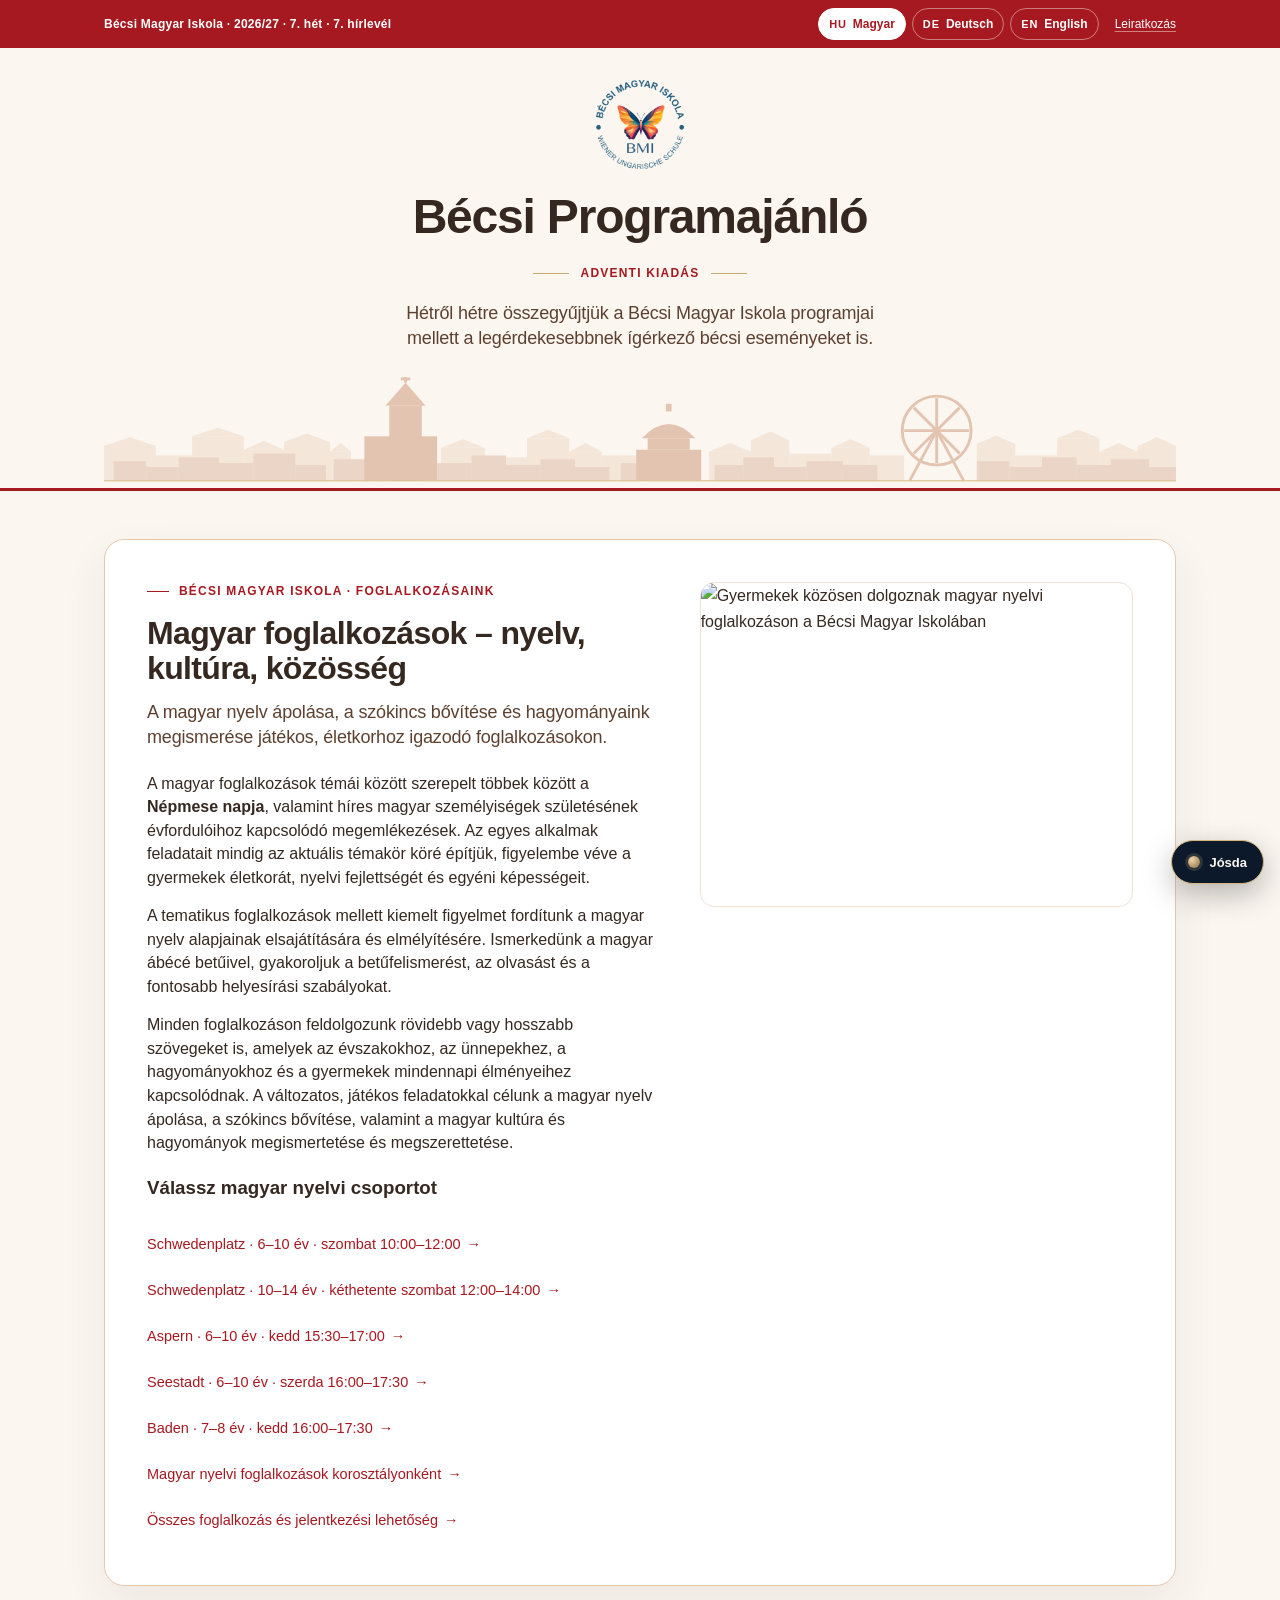
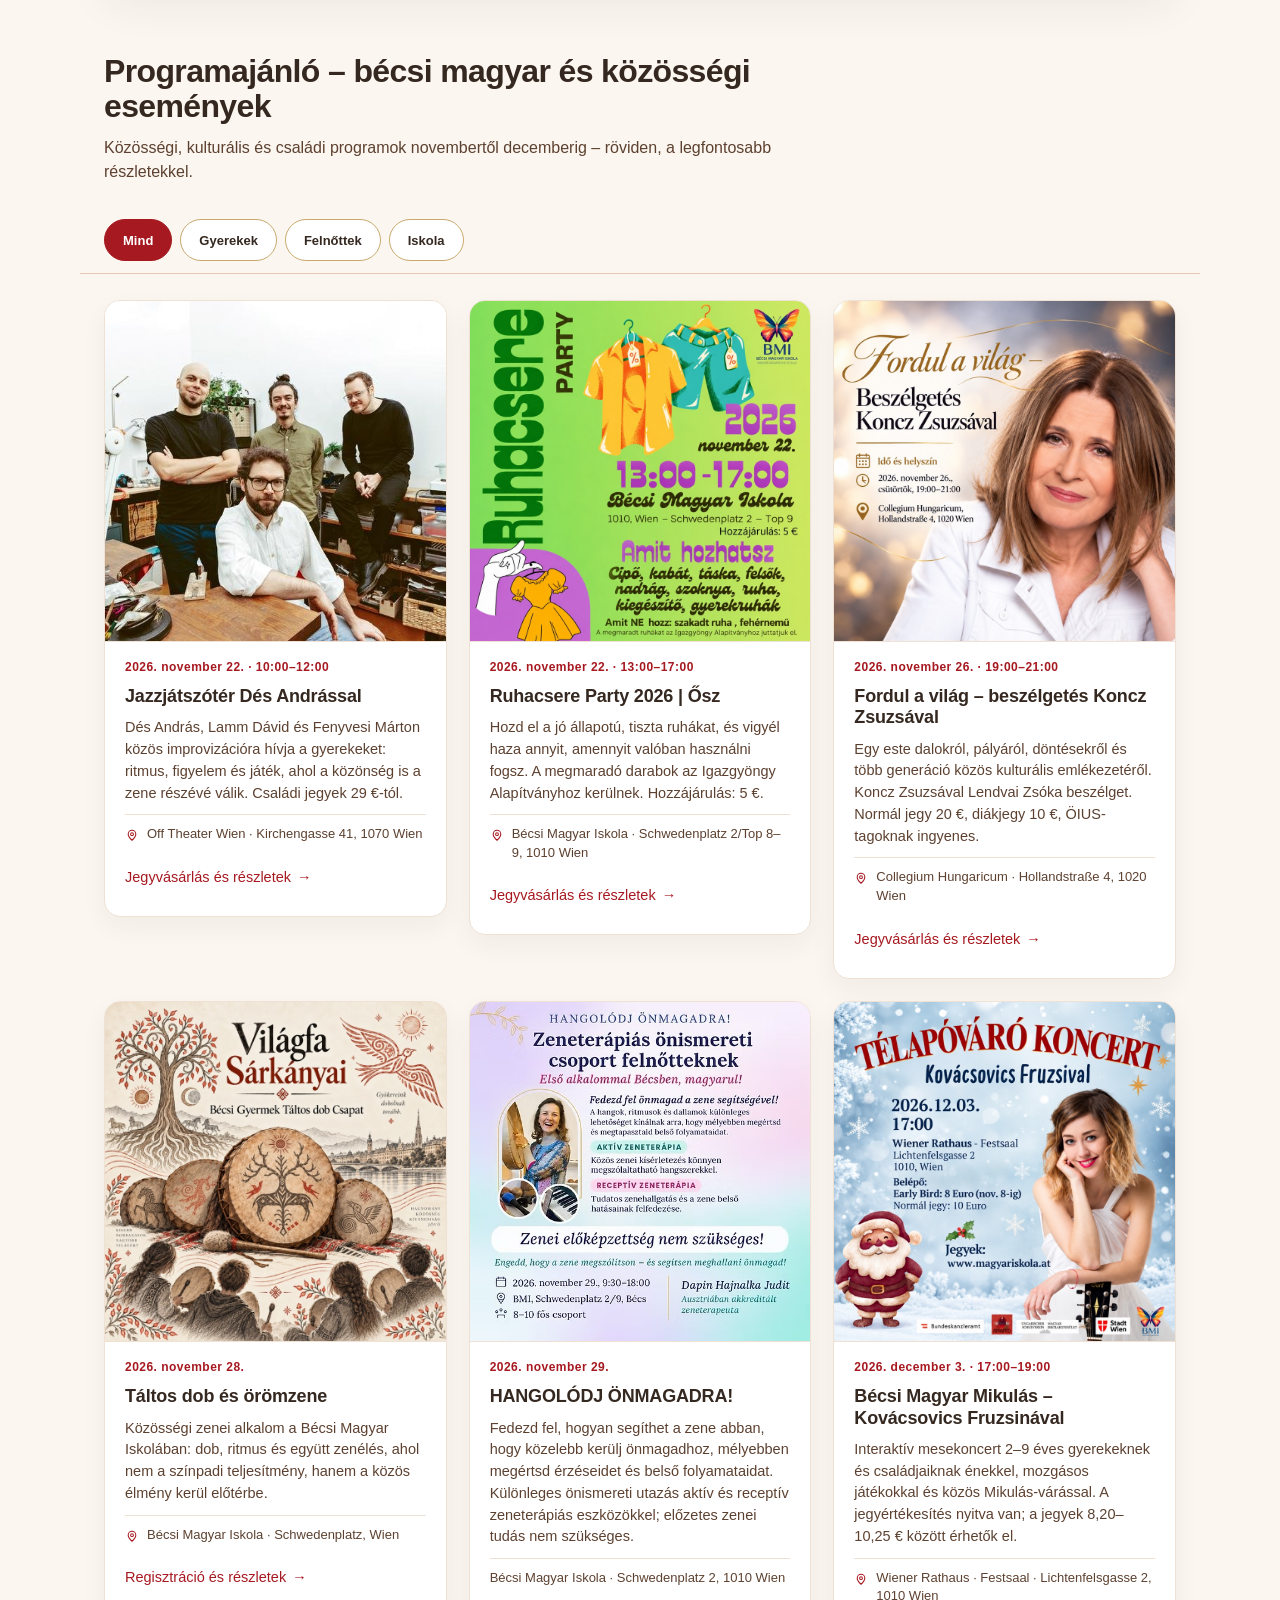
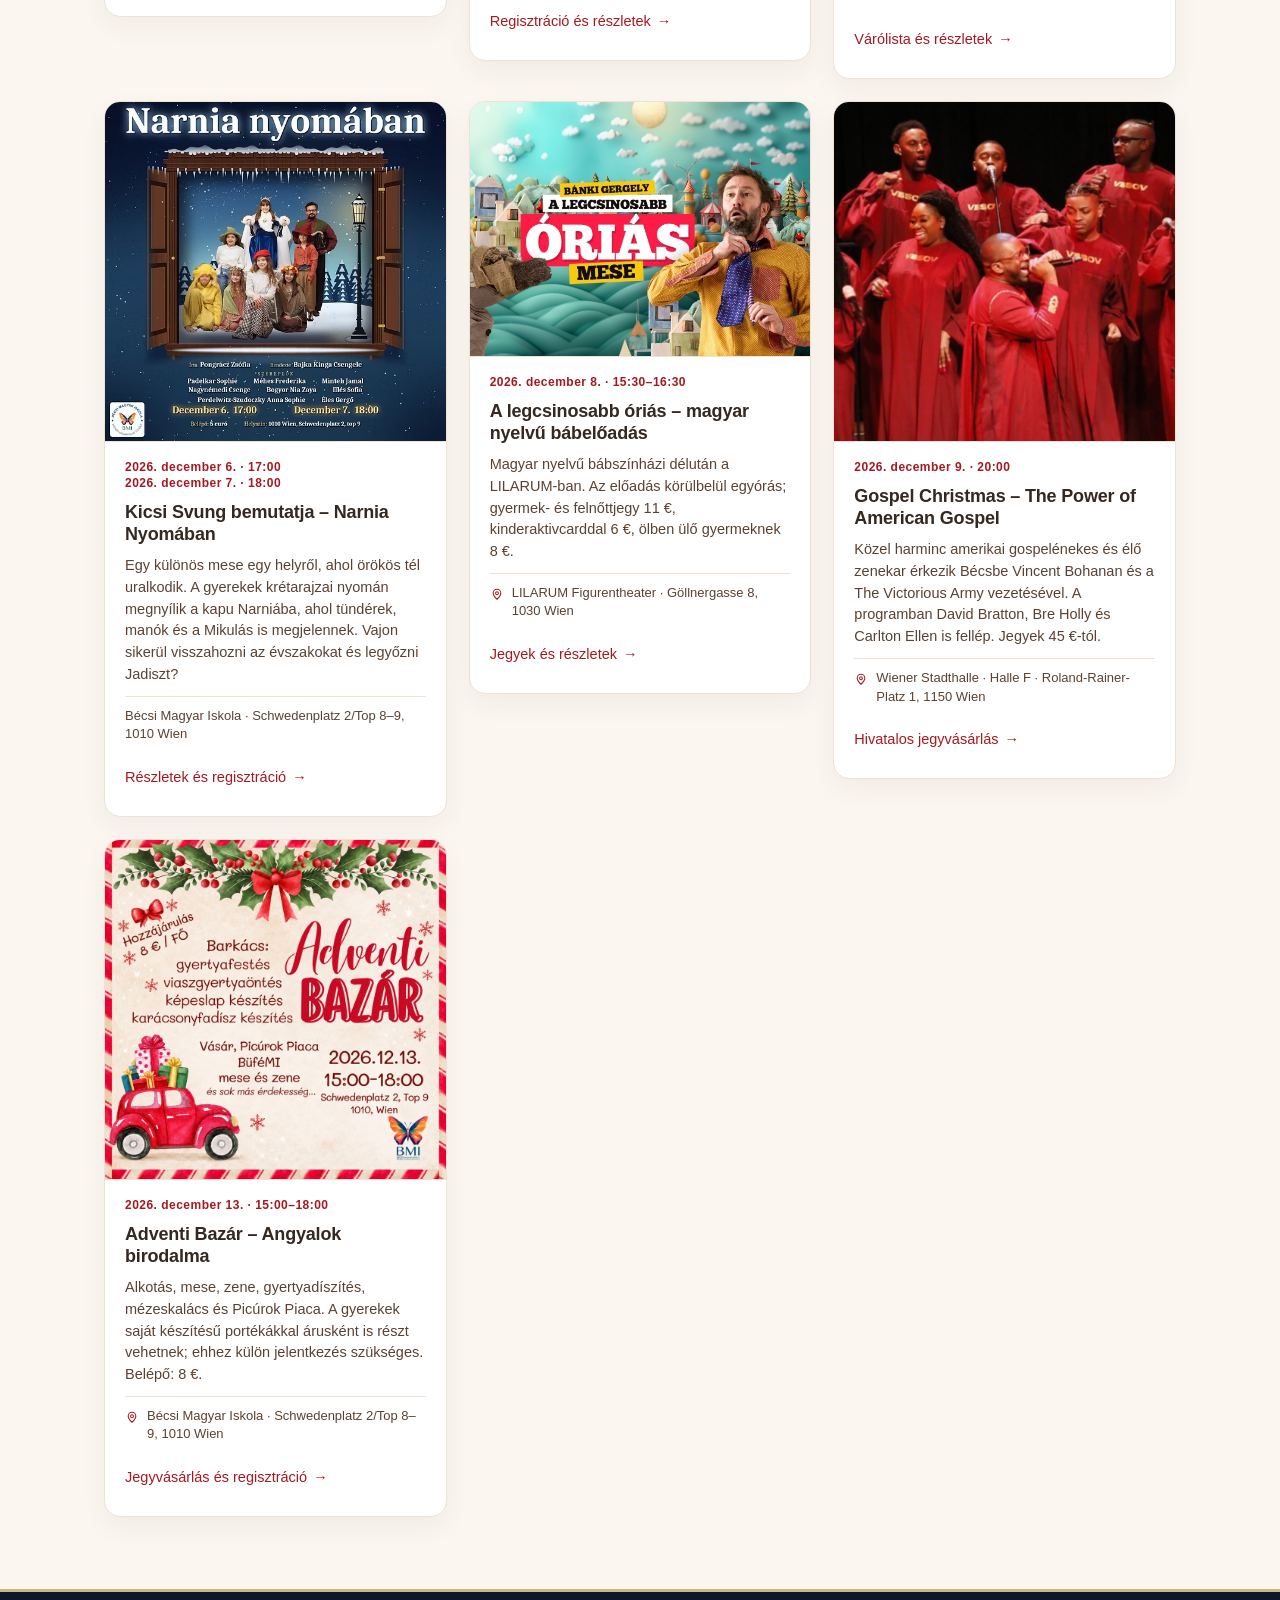
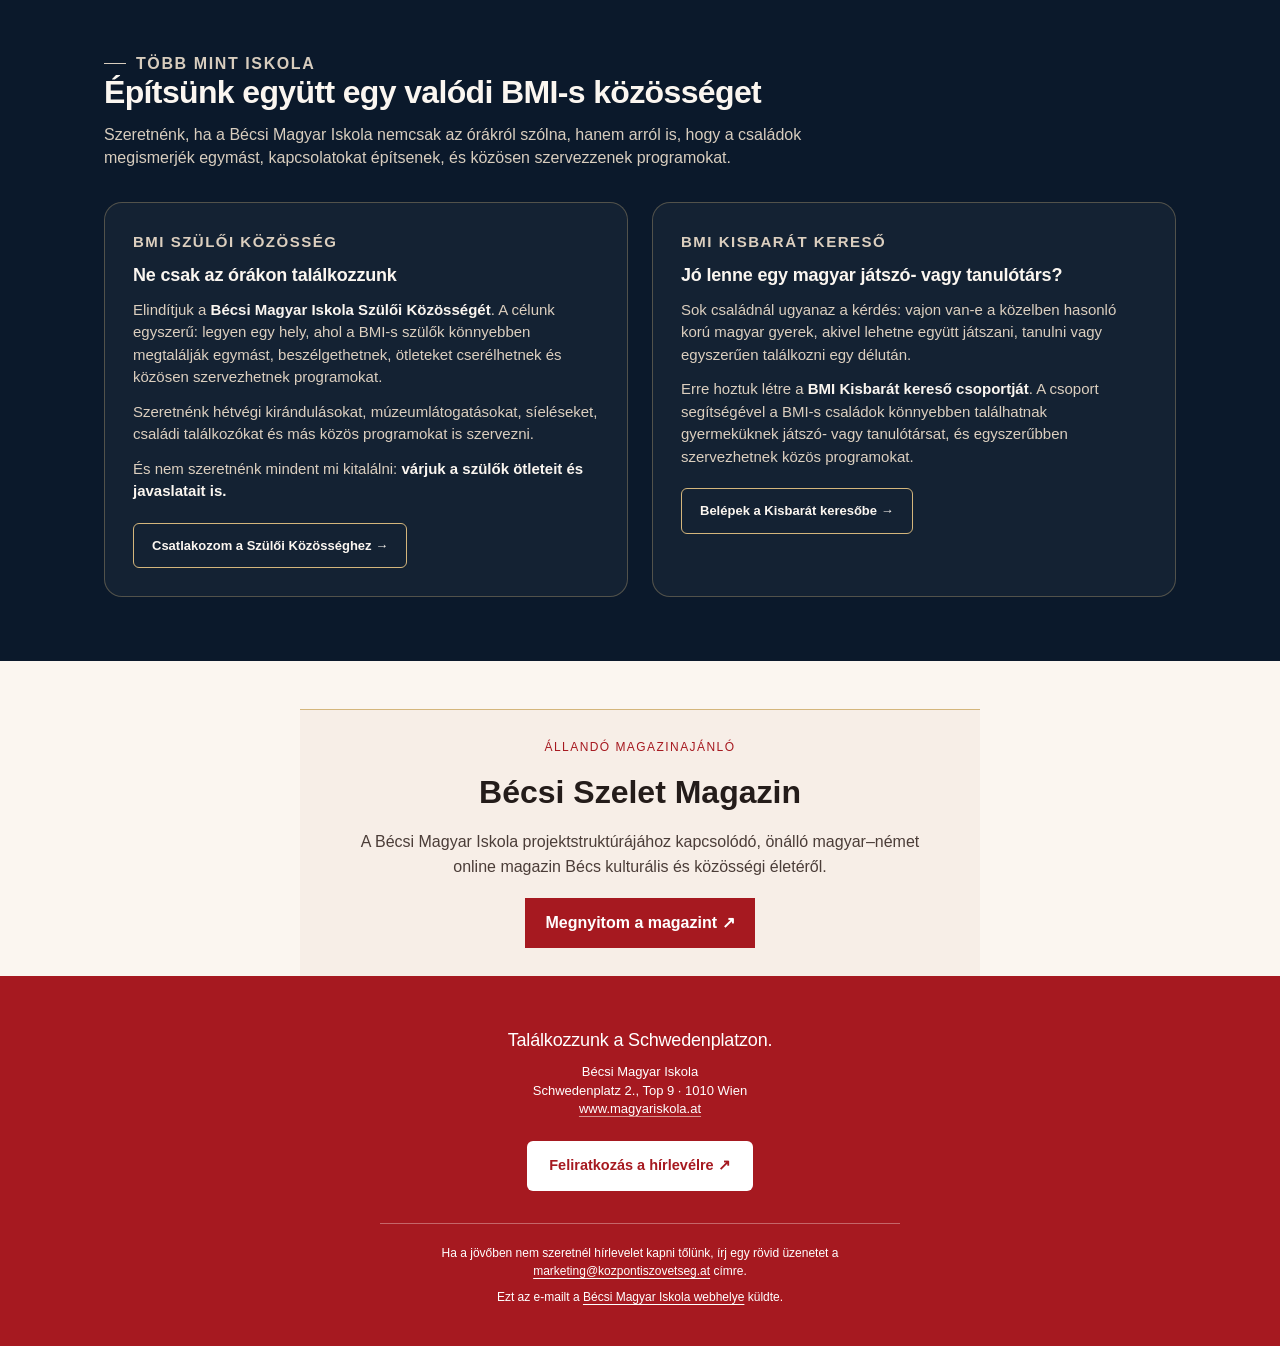
==== commit 8152f550: "fix(newsletter): remove completed Puss in Boots event" ====
--- a/index.html
+++ b/index.html
@@ -4,7 +4,7 @@
 <meta charset="utf-8">
 <meta name="viewport" content="width=device-width, initial-scale=1">
 <title>Programajánló – bécsi magyar és közösségi események | Bécsi Magyar Iskola</title>
-<meta name="description" content="Bécsi magyar és közösségi programajánló: iskolai események, Csizmás Kandúr, adventi programok és további bécsi ajánlatok.">
+<meta name="description" content="Bécsi magyar és közösségi programajánló: iskolai események, adventi programok és további bécsi ajánlatok.">
 <link rel="canonical" href="https://hirlevel.magyariskola.at/">
 <link rel="alternate" hreflang="hu" href="https://hirlevel.magyariskola.at/">
 <link rel="alternate" hreflang="de" href="https://hirlevel.magyariskola.at/de/">
@@ -17,7 +17,7 @@
 <meta property="og:site_name" content="Bécsi Magyar Iskola">
 <meta property="og:locale" content="hu_AT">
 <meta property="og:title" content="Programajánló – bécsi magyar és közösségi események | Bécsi Magyar Iskola">
-<meta property="og:description" content="Bécsi magyar és közösségi programajánló: iskolai események, Csizmás Kandúr, adventi programok és további bécsi ajánlatok.">
+<meta property="og:description" content="Bécsi magyar és közösségi programajánló: iskolai események, adventi programok és további bécsi ajánlatok.">
 <link rel="icon" href="assets/brand/bmi-logo.webp">
 <link rel="stylesheet" href="assets/site.css">
 <script type="application/ld+json">
@@ -175,17 +175,7 @@
       <div class="events">
       <!-- Only requested Advent 2026 events -->
       
-<article class="event" data-cat="gyerekek">
-        <div class="event-media event-media--wide"><img src="assets/events/csizmas-kandur.webp" alt="Csizmás Kandúr bábjáték plakátja" loading="lazy" width="900" height="675"></div>
-        <div class="event-body">
-          <p class="event-date">2026. november 15., vasárnap · 11:00–12:00</p>
-          <h3 class="event-title">CSIZMÁS KANDÚR – bábjáték / premier!</h3>
-          <p class="event-desc">A Grimm-testvérek meséje alapján készült bábelőadás arról, hogyan lesz az ágrólszakadt molnárfiúból királyfi, amikor egy agyafúrt macska az egyetlen vagyona.</p>
-          <p class="event-desc">Bábok, díszlet: Császár Ágnes · Szereplők: Bana Lili és Pille Tamás · Rendezte: Pille Tamás</p>
-          <p class="event-loc"><svg viewBox="0 0 24 24" width="14" height="14" aria-hidden="true" focusable="false" fill="none" stroke="currentColor" stroke-width="1.8" stroke-linecap="round" stroke-linejoin="round"><path d="M12 21s-6.5-6.1-6.5-10.5a6.5 6.5 0 1 1 13 0C18.5 14.9 12 21 12 21Z"/><circle cx="12" cy="10.5" r="2.4"/></svg><span>Bécsi Magyar Iskola · 1010 Wien, Schwedenplatz 2, Top 9 · Eingang / Entrance / Bejárat: Laurenzerberg 5.</span></p>
-          <a class="event-cta" href="https://shop.svung.at/show/8894" target="_blank" rel="noopener"><span>Részletek és jegyek</span><span class="arrow" aria-hidden="true">→</span></a>
-        </div>
-      </article>
+
 <article class="event" data-cat="gyerekek">
         <div class="event-media"><img src="assets/events/jazzjatszoter.jpg" alt="Dés András jazz-zenész és zenésztársai" loading="lazy" width="900" height="900"></div>
         <div class="event-body">
